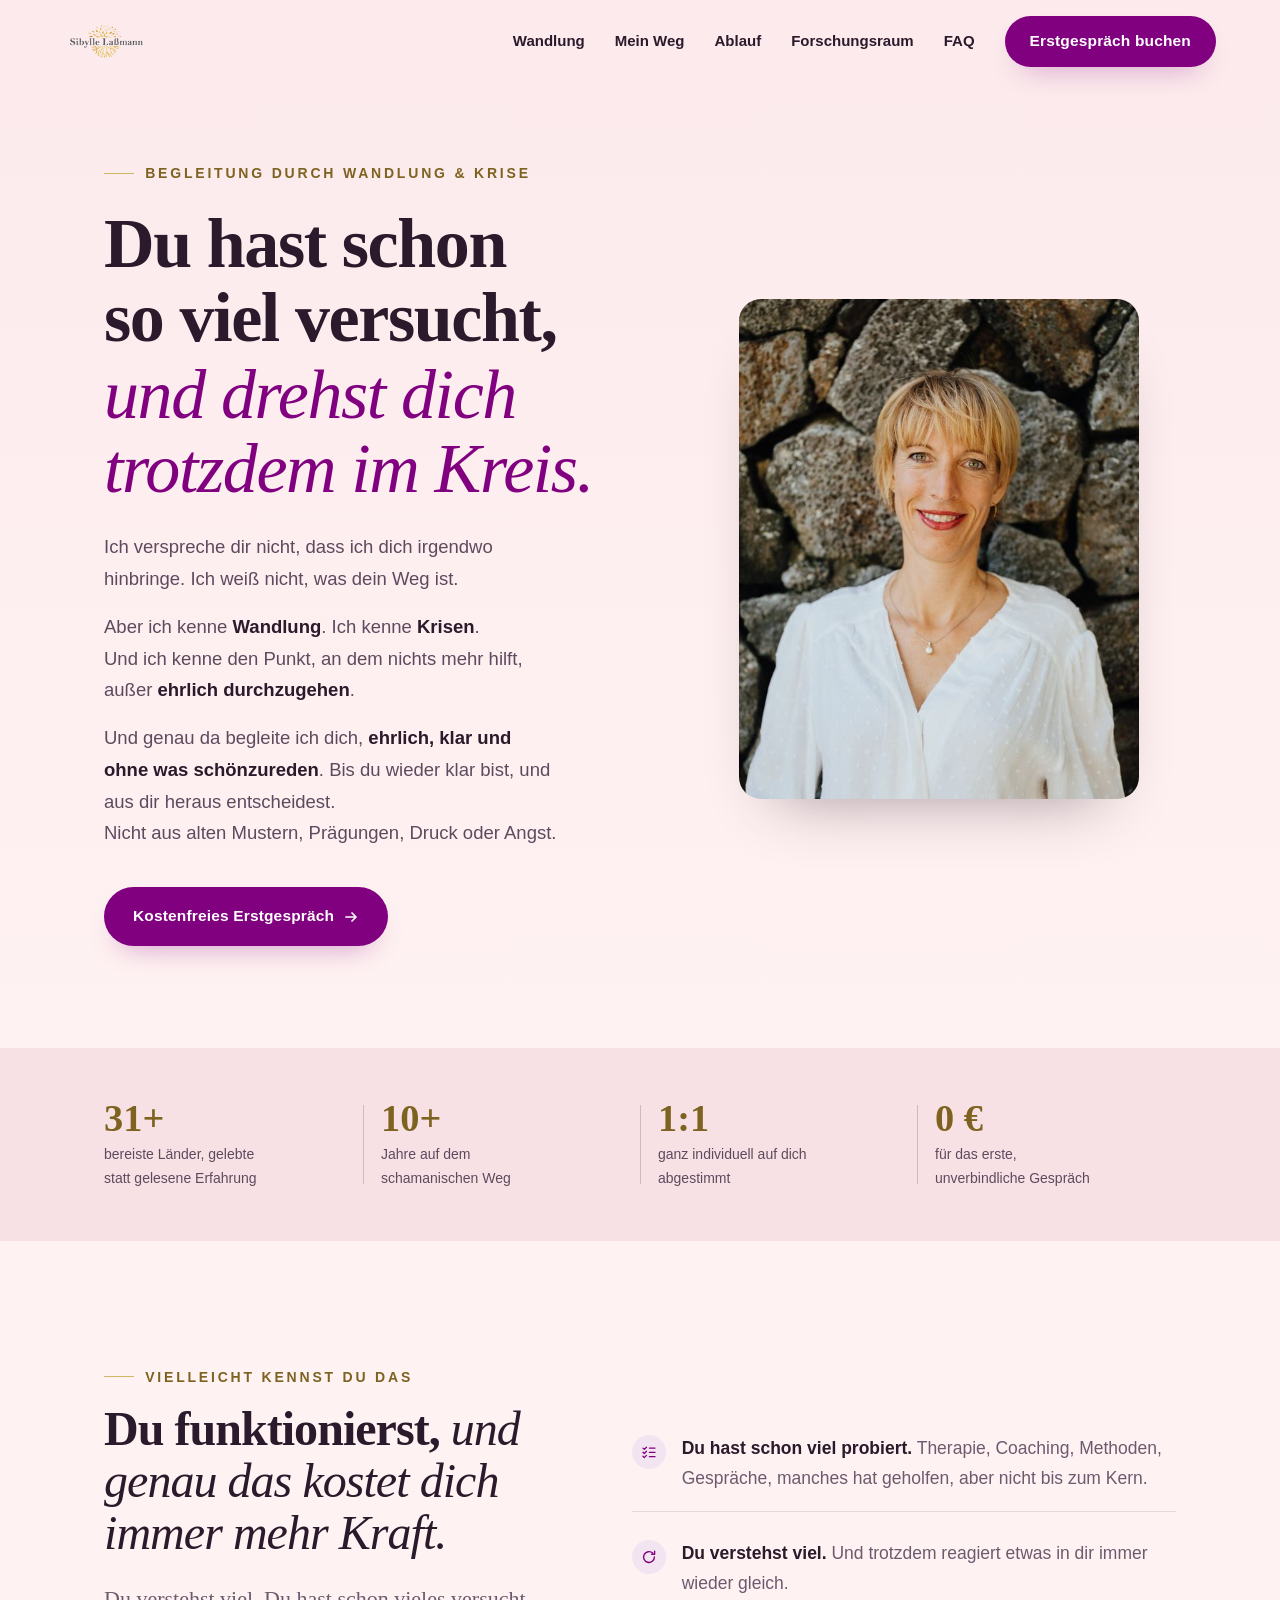
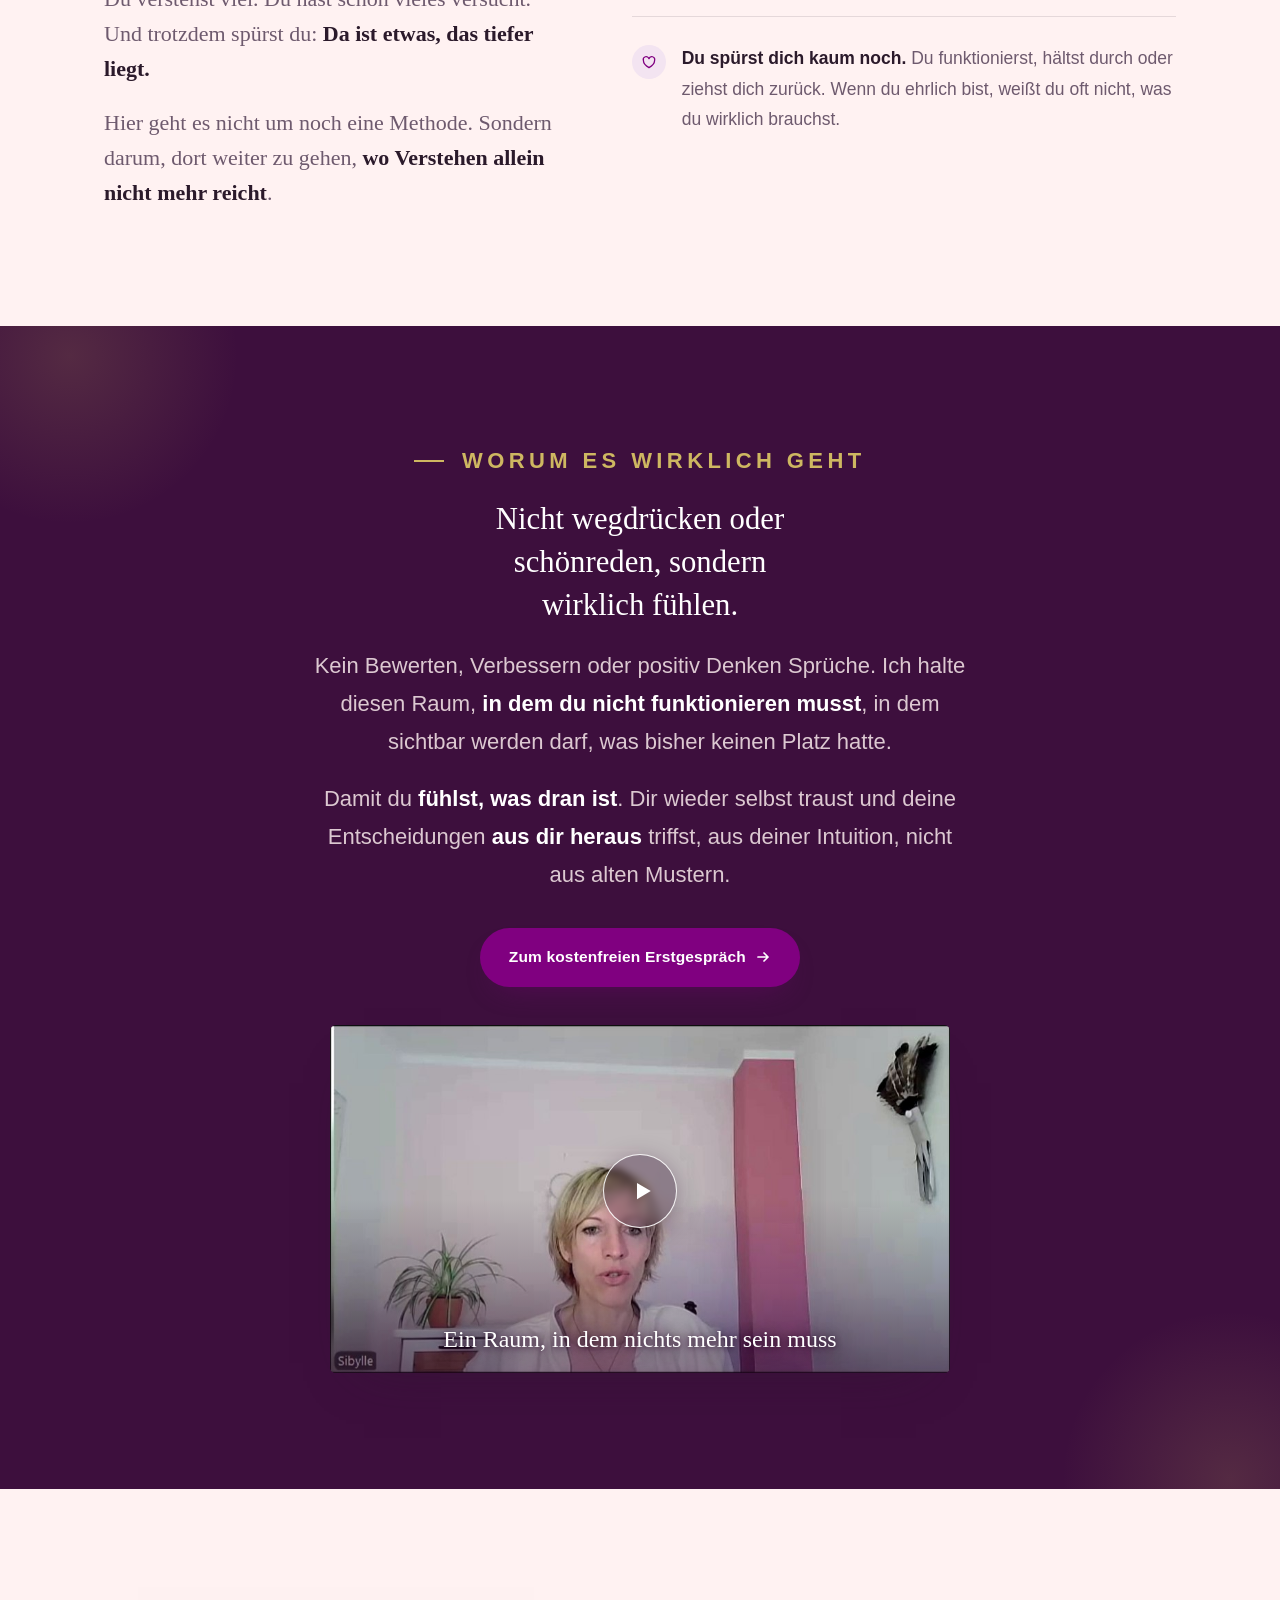
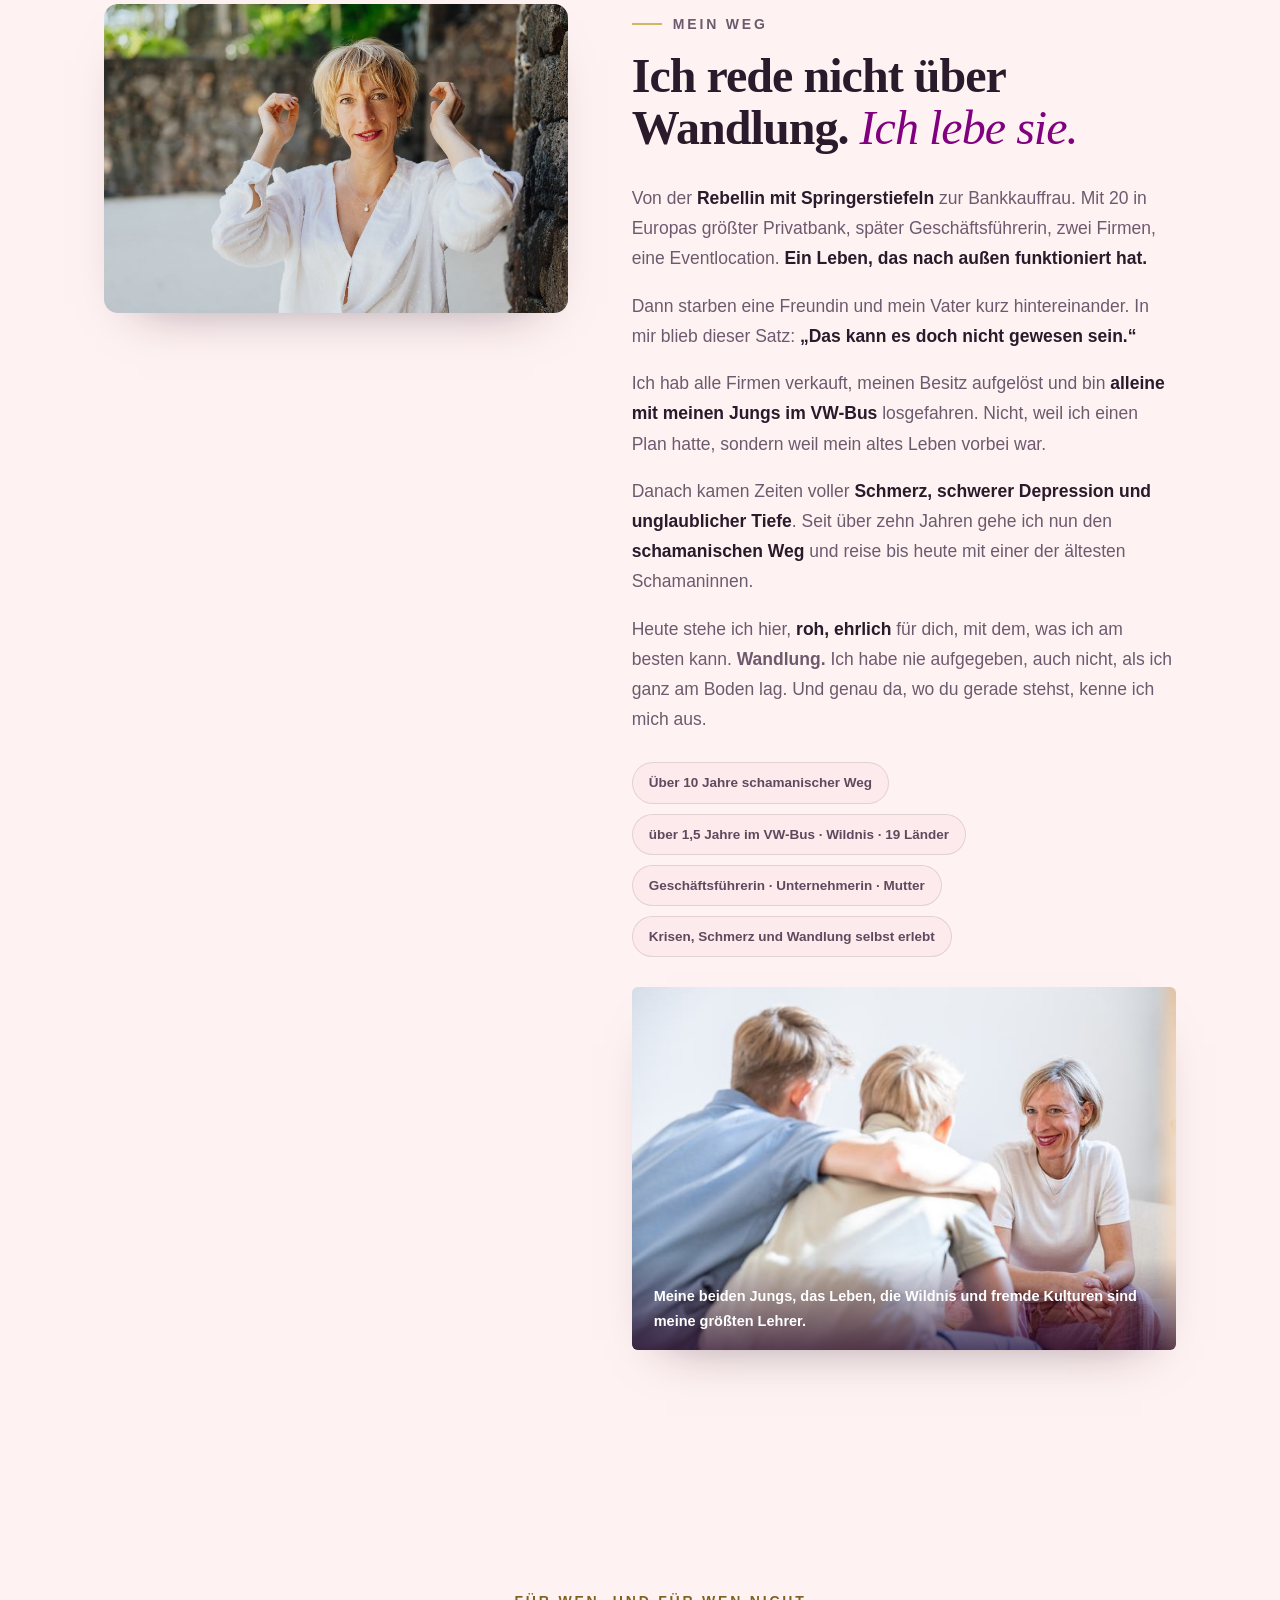
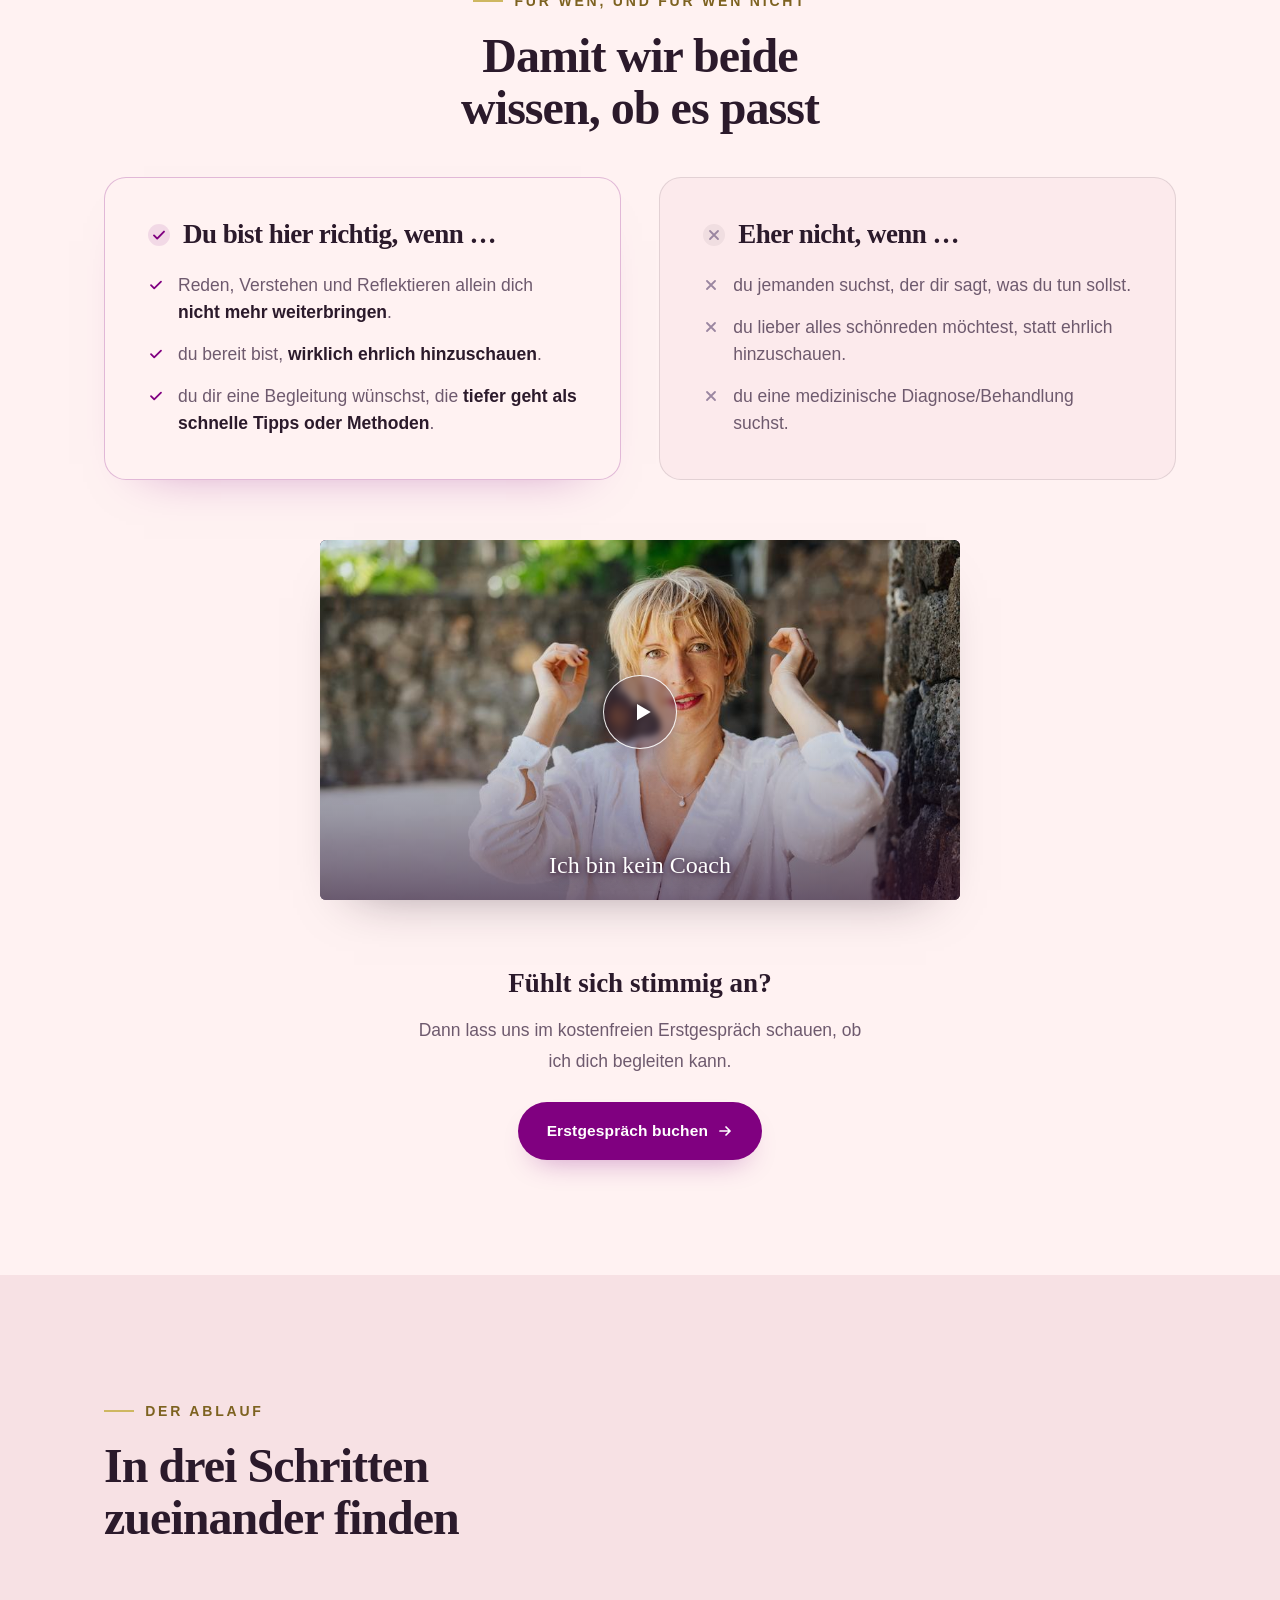
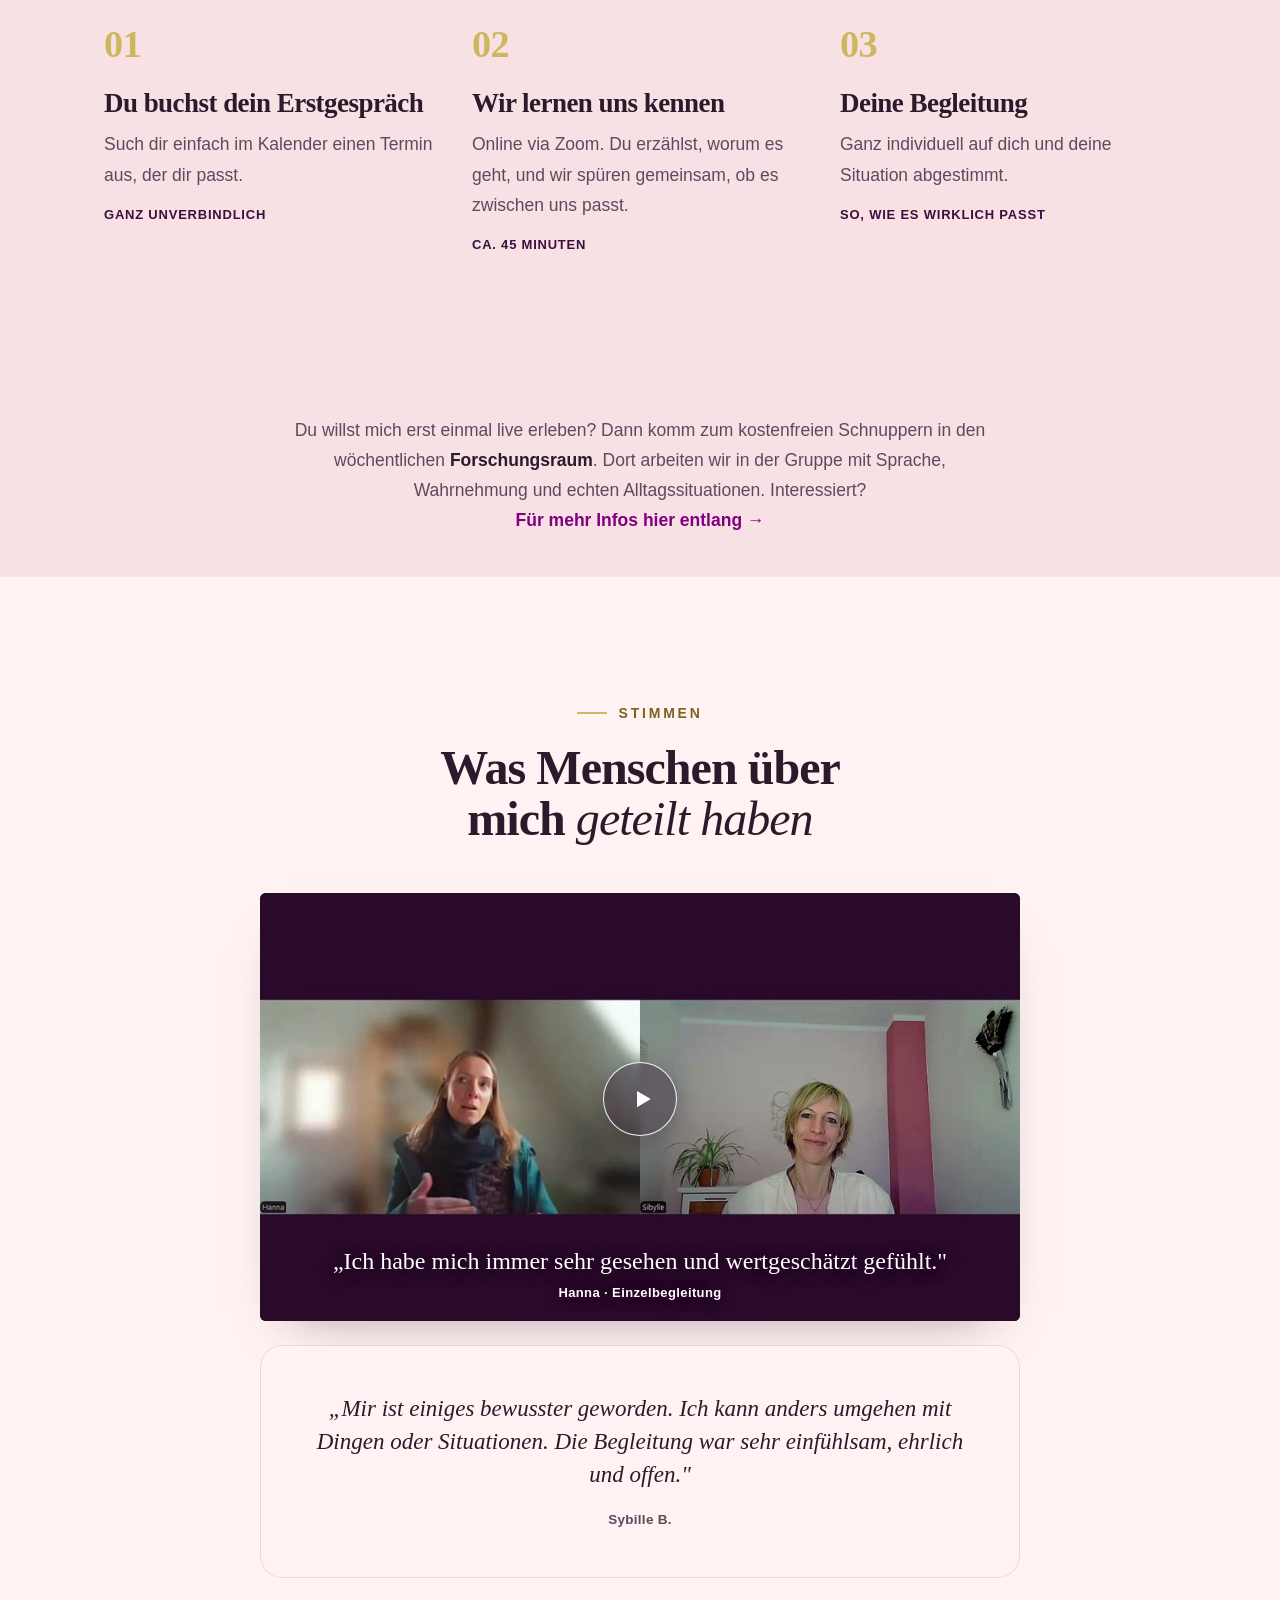
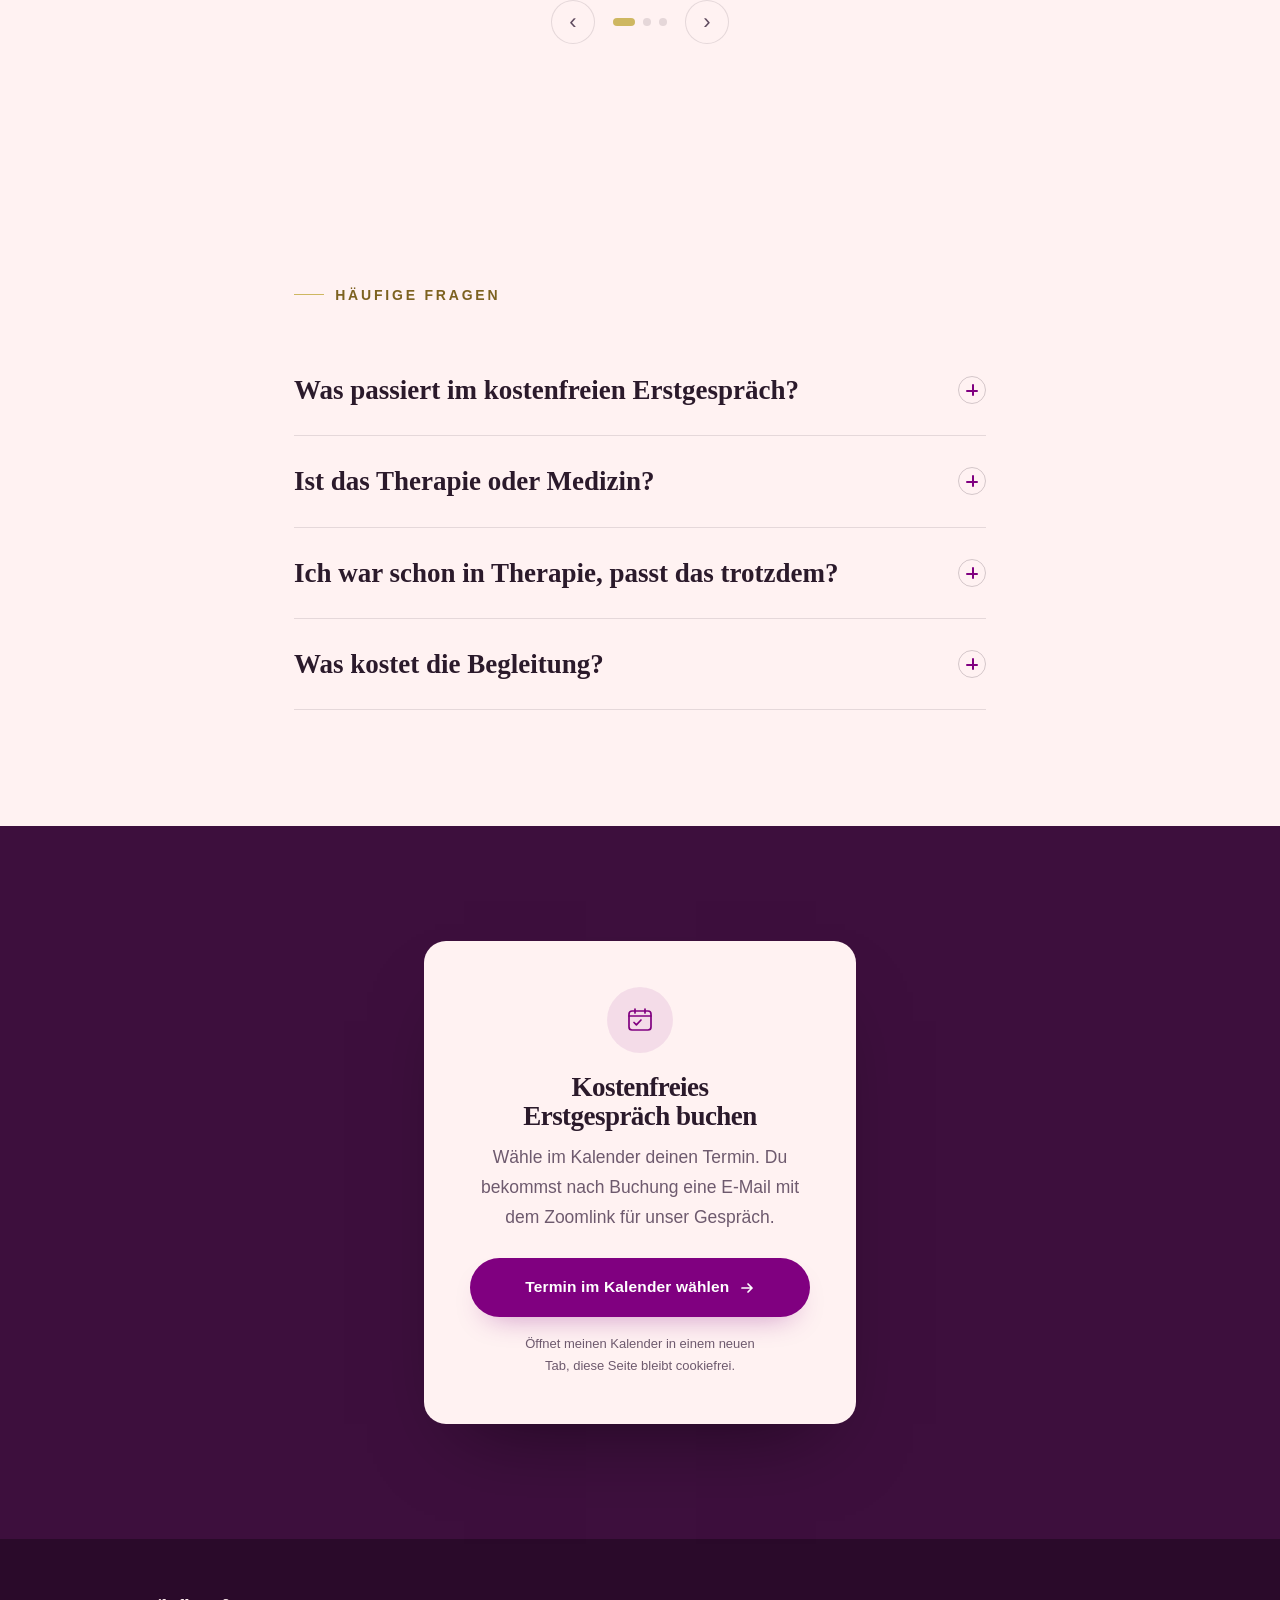
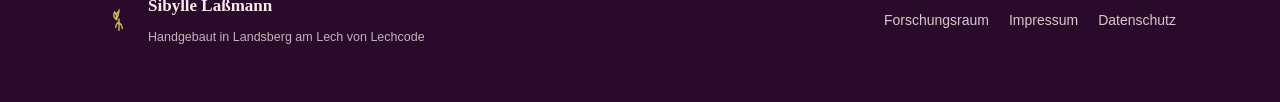
==== index.html @ 7af4ed6f "GO LIVE: noindex entfernt, robots.txt freigegeben DNS-Umzug abgeschlossen, Zertifikat ausgestellt, H" ====
<!doctype html>
<!--
  Sibylle Laßmann · Begleitung durch Wandlung & Krisen
  AUFTRAG-Regeln (Inhalte-Freigabe = ja) · Single-File, kein Build · von Lechcode
  Überarbeitung 09.07.2026 (Website-Loop): Copy in Sibylles echte, rohe/ehrliche Stimme;
  Bogenrahmen ersetzt; Kontakt nur Calendly; echte Profifotos. Markenfarben Rosé/Gold/Purpur.
  noindex bis Impressum+Datenschutz live & freigegeben. Pflege-Stellen: Suche nach "HIER:"
-->
<html lang="de">
<head>
<meta charset="utf-8">
<meta name="viewport" content="width=device-width, initial-scale=1">
<script>document.documentElement.classList.add('js');if(location.search.indexOf('foto')>-1)document.documentElement.classList.add('foto')</script>
<title>Sibylle Laßmann, Begleitung durch Wandlung & Krisen</title>
<link rel="canonical" href="https://sibylle-lassmann.de/">
<meta name="description" content="Ich verspreche dir keinen fertigen Weg. Ich gehe mit dir durch Wandlung und Krisen, ehrlich, tief, ohne Schönreden. Das Erstgespräch ist kostenfrei.">
<meta name="theme-color" content="#FFF2F2">
<meta property="og:type" content="website">
<meta property="og:locale" content="de_DE">
<meta property="og:title" content="Sibylle Laßmann, Wandlung. Ehrlich. An deiner Seite.">
<meta property="og:description" content="Begleitung durch Wandlung und Krisen, roh, ehrlich, ohne Schönreden. Das Erstgespräch ist kostenfrei.">
<meta property="og:url" content="https://sibylle-lassmann.de/">
<meta property="og:image" content="https://sibylle-lassmann.de/assets/og.jpg">
<meta property="og:image:width" content="1200">
<meta property="og:image:height" content="630">
<link rel="icon" href="data:image/svg+xml,%3Csvg xmlns='http://www.w3.org/2000/svg' viewBox='0 0 32 32'%3E%3Crect width='32' height='32' rx='9' fill='%233D0F3D'/%3E%3Cpath d='M16 7c-2.6 2.6-3.4 5.6-2.4 9C11 14.6 10 11.6 12 8.4c1.6 1.6 2.4 4 2 6.6 1.6-2.6 1.8-5.4 2-8Zm0 8v11M16 18c-2 1.2-3 3-3.2 5.4M16 19c2 1.2 3 3 3.2 5.4' stroke='%23CEB761' stroke-width='1.4' fill='none' stroke-linecap='round'/%3E%3C/svg%3E">
<link rel="preload" as="font" type="font/woff2" href="assets/fonts/fraunces-600.woff2" crossorigin>
<link rel="preload" as="font" type="font/woff2" href="assets/fonts/hanken-regular.woff2" crossorigin>
<link rel="preload" as="image" href="assets/hero-portrait-560.jpg?v=2" fetchpriority="high">
<link rel="stylesheet" href="assets/fonts.css">
<!-- Strukturierte Daten (GEO/LLM). Nur was sichtbar auf der Seite steht. Kontakt läuft bewusst nur über Calendly →
     kein telephone/email/address ausgezeichnet. HIER bei Go-Live: url/image auf echte Domain. -->
<script type="application/ld+json">
{
  "@context":"https://schema.org",
  "@type":"ProfessionalService",
  "name":"Sibylle Laßmann, Begleitung durch Wandlung & Krisen",
  "description":"Begleitung durch Wandlung und Krisen, ehrlich, tief, ohne Schönreden. Das Erstgespräch ist kostenfrei.",
  "url":"https://sibylle-lassmann.de/",
  "image":"https://sibylle-lassmann.de/assets/og.jpg",
  "areaServed":"DE",
  "availableChannel":{"@type":"ServiceChannel","serviceUrl":"https://calendly.com/socialmedia-sibyllelassmann/60","name":"Kostenfreies Erstgespräch"},
  "founder":{"@type":"Person","name":"Sibylle Laßmann"},
  "knowsAbout":["Wandlung","Begleitung durch Krisen","schamanische Begleitung","somatische Arbeit","Selbstführung aus der Intuition","Orientierung nach Burnout"]
}
</script>
<!-- FAQ als strukturierte Daten (GEO/LLM). Antworten wortgleich zur sichtbaren FAQ-Sektion —
     bei Textänderungen dort BEIDE Stellen anpassen, sonst weicht das Schema vom Sichtbaren ab. -->
<script type="application/ld+json">
{
  "@context":"https://schema.org",
  "@type":"FAQPage",
  "mainEntity":[
    {"@type":"Question","name":"Was passiert im kostenfreien Erstgespräch?","acceptedAnswer":{"@type":"Answer","text":"Wir lernen uns in rund 45 Minuten online kennen. Du erzählst und kannst Fragen stellen. Ich sage dir ehrlich, ob und wie ich dich begleiten kann, und wir spüren, ob es passt. Kein Verkaufsgespräch."}},
    {"@type":"Question","name":"Ist das Therapie oder Medizin?","acceptedAnswer":{"@type":"Answer","text":"Nein, und das ist oft genau der Punkt. Zu mir kommen viele Menschen, die mit Therapie oder Medizin nicht weitergekommen sind. Meine Begleitung arbeitet auf anderen Ebenen und versteht sich als Ergänzung, nicht als Ersatz: Sie ersetzt keine ärztliche oder psychotherapeutische Behandlung. Wenn du akut Hilfe brauchst, wende dich bitte zusätzlich an eine Ärztin oder eine Psychotherapeutin."}},
    {"@type":"Question","name":"Ich war schon in Therapie, passt das trotzdem?","acceptedAnswer":{"@type":"Answer","text":"Sehr oft sogar. „Trotz guter Therapie komme ich an das Thema nicht ran“, das höre ich häufig. Ich arbeite anders und auf mehreren Ebenen. Das kann eine Therapie ergänzen."}},
    {"@type":"Question","name":"Was kostet die Begleitung?","acceptedAnswer":{"@type":"Answer","text":"Das ist individuell, je nach Art und Umfang der Begleitung. Wir besprechen es persönlich im Erstgespräch, dieses ist für dich kostenfrei."}}
  ]
}
</script>
<style>
*{margin:0;padding:0;box-sizing:border-box}
:root{
  /* Offizielle Markenfarben: Rosé-Weiß #FFF2F2 · Gold #CEB761 · Purpur #800080.
     --clay = Purpur (Primär/CTA/Links) · --pine = tiefes Aubergine (dunkle Sektionen) ·
     --brown/--taupe = gedämpftes Mauve (Text) · --blush = weiches Lila. Alle Paare AA-geprüft. */
  --paper:#FFF2F2; --cream:#FCEAEC; --sand:#F7E1E4;
  --blush:#F3E4F1; --blush-mid:#E4C6E1;
  --ink:#2B1A2B; --brown:#5E4A5E;
  --pine:#3D0F3D; --pine-deep:#2A0A2A;
  --gold:#CEB761; --gold-ink:#7D6220;
  --clay:#800080; --clay-deep:#5C1A5C;
  --taupe:#6E5A6E; --taupe-soft:#9A86A0;
  --line:rgba(43,26,43,.12); --line-strong:rgba(43,26,43,.2);
  --line-light:rgba(255,242,242,.22);
  --serif:'Fraunces','Fraunces Fallback',Georgia,serif;
  --sans:'Hanken Grotesk','Hanken Grotesk Fallback',Arial,sans-serif;
  --s-1:clamp(13px,.15vw + 12.5px,14px);
  --s0:clamp(16px,.35vw + 15px,17.5px);
  --s1:clamp(18.5px,.7vw + 16px,22px);
  --h3:clamp(21px,1.1vw + 17px,27px);
  --h2:clamp(30px,3vw + 18px,48px);
  --h1:clamp(38px,4.6vw + 21px,70px);
  --display:clamp(58px,12vw,140px);
  --maxw:1200px; --gut:clamp(22px,5vw,80px);
  --ease:cubic-bezier(.22,.61,.36,1);
  --r:14px; --r-lg:22px; --r-pill:999px;
}
html{scroll-behavior:smooth;scroll-padding-top:88px}
@media (prefers-reduced-motion:reduce){html{scroll-behavior:auto}}
body{background:var(--paper);color:var(--ink);font-family:var(--sans);font-size:var(--s0);line-height:1.72;-webkit-font-smoothing:antialiased;text-rendering:optimizeLegibility;overflow-x:clip}
h1,h2,h3{font-family:var(--serif);font-weight:600;line-height:1.08;letter-spacing:-.02em;color:var(--ink);text-wrap:balance}
h1 em,h2 em,h3 em{font-style:italic;font-weight:400}
p{max-width:62ch}
a{color:var(--brown);text-decoration:none}
a:hover{color:var(--clay)}
img,svg{display:block;max-width:100%}
::selection{background:var(--gold);color:var(--pine-deep)}
:focus-visible{outline:none;box-shadow:0 0 0 3px rgba(128,0,128,.5);border-radius:6px}
.wrap{max-width:var(--maxw);margin-inline:auto;padding-inline:var(--gut)}
.sec{padding-block:clamp(64px,9vw,132px)}
.skip{position:absolute;left:-999px;top:auto;background:var(--pine);color:#fff;padding:12px 20px;border-radius:0 0 10px 0;z-index:200}
.skip:focus{left:0;top:0}

/* eyebrow */
.eyebrow{font-family:var(--sans);font-weight:700;font-size:var(--s-1);letter-spacing:.2em;text-transform:uppercase;color:var(--gold-ink);display:inline-flex;align-items:center;gap:.8em}
.eyebrow::before{content:"";width:30px;height:1.5px;background:var(--gold);flex:none}
.eyebrow.center{justify-content:center}
.lede{font-size:var(--s1);color:var(--taupe);line-height:1.6;font-family:var(--serif);font-weight:400}
/* Schlagworte hervorheben (Querleser) + Absatzrhythmus */
p strong,li strong{color:var(--ink);font-weight:700}
.sein strong,.kontakt strong{color:#fff}
.lede+.lede{margin-top:.85em}
.sein p+p{margin-top:.9em}
.sec-head{max-width:60ch}
.sec-head.center{margin-inline:auto;text-align:center}
.sec-head h2{font-size:var(--h2);margin:.35em 0 0}
.dark .sec-head h2{color:#fff}

/* buttons */
.btn{display:inline-flex;align-items:center;gap:.6em;font-family:var(--sans);font-weight:700;font-size:15.5px;letter-spacing:.01em;padding:15px 28px;border-radius:var(--r-pill);min-height:52px;border:1.6px solid transparent;cursor:pointer;transition:transform .28s var(--ease),background .28s,color .28s,border-color .28s,box-shadow .28s}
.btn .ar{transition:transform .28s var(--ease)}.btn:hover .ar{transform:translateX(4px)}
.btn-primary{background:var(--clay);color:#fff;box-shadow:0 14px 30px -16px rgba(128,0,128,.45)}
.btn-primary:hover{background:var(--clay-deep);transform:translateY(-2px);color:#fff}
.btn-ghost{border-color:var(--line-strong);color:var(--ink)}
.btn-ghost:hover{border-color:var(--brown);color:var(--brown);transform:translateY(-2px)}
.dark .btn-ghost{border-color:var(--line-light);color:var(--cream)}
.dark .btn-ghost:hover{border-color:var(--gold);color:var(--gold)}

/* NAV */
.nav{position:fixed;inset:0 0 auto;z-index:50;display:flex;align-items:center;justify-content:space-between;gap:20px;padding:16px var(--gut);transition:background .35s,box-shadow .35s,padding .35s}
.nav.scrolled{background:rgba(255,242,242,.9);-webkit-backdrop-filter:blur(14px) saturate(1.1);backdrop-filter:blur(14px) saturate(1.1);box-shadow:0 1px 0 var(--line),0 12px 30px -24px rgba(43,26,43,.4);padding-block:11px}
/* iOS-Fix: backdrop-filter der Navi macht das fixed-Vollbildmenü auf echten Geräten durchscheinend →
   solange das Menü offen ist, Filter/Scroll-Bg neutralisieren, damit das Overlay sauber deckt. */
html.menu-open .nav{background:transparent!important;box-shadow:none!important;-webkit-backdrop-filter:none!important;backdrop-filter:none!important}
.brand{display:flex;align-items:center}
.brand img{height:40px;width:auto}
.navlinks{display:flex;align-items:center;gap:30px}
.navlinks a:not(.btn){font-size:15px;font-weight:600;color:var(--ink);position:relative}
.navlinks a:not(.btn)::after{content:"";position:absolute;left:0;bottom:-6px;width:0;height:1.5px;background:var(--gold);transition:width .3s var(--ease)}
.navlinks a:not(.btn):hover{color:var(--brown)}
.navlinks a:not(.btn):hover::after{width:100%}
.navlinks .btn{min-height:46px;padding:11px 24px}
.burger{display:none;width:48px;height:48px;border:1px solid var(--line-strong);border-radius:12px;background:rgba(255,242,242,.7);cursor:pointer;flex-direction:column;justify-content:center;gap:5px}
.burger span{height:2px;width:20px;background:var(--ink);margin-inline:auto;transition:.3s}
.menu-open .burger span:nth-child(1){transform:translateY(7px) rotate(45deg)}
.menu-open .burger span:nth-child(2){opacity:0}
.menu-open .burger span:nth-child(3){transform:translateY(-7px) rotate(-45deg)}

/* Bild-Rahmen, schlicht (Kundenwunsch 13.07.: kein Goldrand, weniger rund): klares Rechteck
   mit nur leicht gebrochenen Ecken, ruhiger Schatten. Gilt für alle Porträts. */
.frame{position:relative;justify-self:center;width:min(100%,440px);aspect-ratio:4/5}
.frame img{width:100%;height:100%;object-fit:cover;border-radius:6px;box-shadow:0 34px 60px -38px rgba(43,26,43,.45)}

/* HERO */
.hero{background:linear-gradient(180deg,var(--cream),var(--paper));padding-top:clamp(120px,17vh,168px);padding-bottom:clamp(56px,8vw,104px);position:relative;overflow:clip}
.hero .wrap{display:grid;grid-template-columns:1.06fr .94fr;gap:clamp(36px,5vw,80px);align-items:center}
.hero-copy{max-width:600px}
.hero .eyebrow{margin-bottom:22px}
.hero h1{font-size:var(--h1);margin:0 0 26px;line-height:1.05}
.hero h1 em{color:var(--clay);display:block;margin-top:.06em}
.hero .lede{font-family:var(--sans);font-weight:400;font-size:clamp(16.5px,.35vw + 15px,18.5px);line-height:1.72;color:var(--brown);max-width:44ch}
.hero-cta{display:flex;flex-wrap:wrap;gap:14px;margin-top:38px}
/* Hero-Porträt: Rechteck-Hochformat mit deutlich abgerundeten Ecken (Kundenwunsch 15.07.). */
.hero-figure{width:min(100%,400px);aspect-ratio:4/5}
.hero-figure img{object-position:50% 22%;border-radius:22px}

/* TRUST */
.trust{background:var(--sand)}
.trust .wrap{display:grid;grid-template-columns:repeat(4,1fr);gap:clamp(18px,3vw,36px);padding-block:clamp(34px,4vw,52px)}
.trust .cell{display:flex;flex-direction:column;gap:4px;position:relative}
.trust .cell+.cell::before{content:"";position:absolute;left:calc(-1*clamp(9px,1.5vw,18px));top:6px;bottom:6px;width:1px;background:var(--line-strong)}
.trust dt{font-family:var(--serif);font-weight:600;font-size:clamp(30px,3vw,44px);color:var(--gold-ink);line-height:1}
.trust dd{font-size:14px;color:var(--brown);max-width:22ch}

/* MIRROR */
.mirror .wrap{display:grid;grid-template-columns:.92fr 1.08fr;gap:clamp(32px,5vw,72px);align-items:center}
.mirror-list{display:grid;gap:8px}
.mirror-item{display:flex;gap:16px;align-items:flex-start;padding:18px 0;border-bottom:1px solid var(--line)}
.mirror-item:last-child{border-bottom:0}
.mirror-item .dot{flex:none;margin-top:2px;width:34px;height:34px;border-radius:50%;background:var(--blush);display:grid;place-items:center}
.mirror-item p{color:var(--taupe);max-width:none;margin:0}
.mirror-item b{color:var(--ink);font-weight:700}

/* WANDLUNG, dunkel, dramatisch */
.sein{background:var(--pine);color:var(--cream);text-align:center;position:relative;overflow:clip}
.sein .eyebrow{color:var(--gold)}.sein .eyebrow::before{background:var(--gold)}
.sein p.sein-lead{font-family:var(--serif);font-size:clamp(22px,2.4vw,34px);line-height:1.4;max-width:22ch;margin:.6em auto .1em;color:#fff;font-weight:500}
.sein p.sein-word{font-family:var(--serif);font-style:italic;font-weight:400;font-size:var(--display);color:var(--gold);line-height:.9;letter-spacing:-.02em;margin:.1em 0 .2em;text-shadow:0 2px 40px rgba(0,0,0,.25);max-width:none}
.sein p{color:rgba(255,242,242,.82);max-width:54ch;margin-inline:auto;font-size:var(--s1)}
.sein .btn{margin-top:34px}
.sein::before,.sein::after{content:"";position:absolute;width:340px;height:340px;border-radius:50%;background:radial-gradient(circle,rgba(206,183,97,.16),transparent 70%);pointer-events:none}
.sein::before{top:-140px;left:-100px}.sein::after{bottom:-160px;right:-120px}

/* UEBER */
.ueber .wrap{display:grid;grid-template-columns:.92fr 1.08fr;gap:clamp(38px,5vw,72px);align-items:start}
.ueber-topimg{align-self:start}
.ueber-topimg img{width:100%;height:auto;display:block;border-radius:14px;box-shadow:0 24px 50px -34px rgba(43,26,43,.5)}
.ueber h2{font-size:var(--h2);margin:.3em 0 .6em}
.ueber h2 em{color:var(--clay)}
.ueber p{color:var(--taupe)}
.ueber p+p{margin-top:1em}
.chips{display:flex;flex-wrap:wrap;gap:10px;margin-top:28px}
.chip{font-size:13.5px;font-weight:600;color:var(--brown);background:var(--cream);border:1px solid var(--line);border-radius:var(--r-pill);padding:8px 16px}
.ueber-inset{margin-top:30px;border-radius:6px;overflow:hidden;position:relative;box-shadow:0 24px 50px -34px rgba(43,26,43,.5)}
.ueber-inset img{width:100%;height:auto;display:block}
.ueber-inset figcaption{position:absolute;left:0;right:0;bottom:0;padding:26px 22px 16px;color:#fff;font-size:14.5px;font-weight:600;background:linear-gradient(180deg,transparent,rgba(42,10,42,.72))}

/* VIDEO-EMBED (klickbare Vorschau: Bild von ihr + Titel darueber, Klick spielt ab) */
.video-embed{position:relative;aspect-ratio:16/9;border-radius:6px;overflow:hidden;background:#2A0A2A;box-shadow:0 24px 50px -34px rgba(43,26,43,.5)}
.ve-poster{position:absolute;inset:0;width:100%;height:100%;padding:0;border:0;background:none;cursor:pointer;display:block;color:#fff}
.ve-poster img{width:100%;height:100%;object-fit:cover;object-position:50% 30%;display:block}
/* Scrim (Kundenwunsch 16.07.: Cover war „komisch dunkel", unten wie ein schwarzer Balken):
   obere Bildhälfte jetzt komplett frei, unten nur so viel Verlauf, wie der Titel zum Lesen braucht.
   Kontrast des Titels wird zusätzlich über text-shadow gehalten — nicht weiter abschwächen. */
.ve-scrim{position:absolute;inset:0;background:linear-gradient(180deg,transparent 50%,rgba(42,10,42,.26) 76%,rgba(42,10,42,.58) 100%);transition:background .3s var(--ease)}
.ve-poster:hover .ve-scrim{background:linear-gradient(180deg,rgba(42,10,42,.08) 40%,rgba(42,10,42,.34) 76%,rgba(42,10,42,.64) 100%)}
.ve-play{position:absolute;top:calc(50% - 8px);left:50%;transform:translate(-50%,-50%);width:74px;height:74px;border-radius:50%;background:rgba(42,10,42,.34);backdrop-filter:blur(3px);-webkit-backdrop-filter:blur(3px);border:1.5px solid rgba(255,255,255,.9);box-shadow:0 6px 24px rgba(42,10,42,.35);display:grid;place-items:center;color:#fff;padding-left:4px;transition:transform .3s var(--ease),background .3s var(--ease)}
.ve-poster:hover .ve-play{transform:translate(-50%,-50%) scale(1.08);background:var(--gold);border-color:var(--gold);color:var(--aubergine,#3D0F3D)}
.ve-title{position:absolute;left:0;right:0;bottom:0;padding:24px 22px 20px;text-align:center;font-family:var(--serif);font-weight:500;font-size:clamp(19px,2vw,24px);line-height:1.2;color:#fff;text-shadow:0 2px 16px rgba(42,10,42,.92),0 1px 5px rgba(42,10,42,.8)}
.ve-name{display:block;margin-top:9px;font-family:var(--sans);font-style:normal;font-weight:600;font-size:13px;letter-spacing:.03em;color:#fff;text-shadow:0 2px 14px rgba(42,10,42,.92),0 1px 4px rgba(42,10,42,.8)}
.video-embed video{position:absolute;inset:0;width:100%;height:100%;object-fit:cover;display:block;background:#2A0A2A}
.sein-video{max-width:620px;margin:38px auto 0}
/* Cover hier ist exakt 16:9 wie der Rahmen → kein Beschnitt, kein object-position nötig.
   Käme mal wieder ein Hochformat-Bild rein, muss der Ausschnitt hier gesetzt werden. */
.fuerwen-video{max-width:640px;margin:clamp(40px,5vw,60px) auto 0}

/* FUNDSTUECK pull-quote */
.fund{background:var(--sand);text-align:center}
.fund .wrap{max-width:900px}
.fund .qmark{font-family:var(--serif);font-size:clamp(64px,9vw,120px);line-height:.5;color:var(--gold);height:.5em}
.fund blockquote{font-family:var(--serif);font-weight:500;font-style:italic;font-size:clamp(24px,3.2vw,42px);line-height:1.3;color:var(--ink);letter-spacing:-.015em;margin:.15em auto .1em;max-width:20ch}
.fund figcaption{display:inline-flex;align-items:center;gap:12px;margin-top:26px;font-weight:700;color:var(--brown);font-size:15px}
.fund figcaption img{width:52px;height:52px;border-radius:6px;object-fit:cover}

/* FUER WEN */
.fuerwen .grid{display:grid;grid-template-columns:1fr 1fr;gap:clamp(20px,3vw,40px);margin-top:44px}
.fuerwen .col{background:var(--cream);border:1px solid var(--line);border-radius:var(--r-lg);padding:clamp(28px,3.4vw,42px)}
.fuerwen .col.ja{background:var(--paper);border-color:rgba(128,0,128,.24);box-shadow:0 24px 50px -40px rgba(128,0,128,.5)}
.fuerwen h3{font-size:var(--h3);display:flex;align-items:center;gap:12px}
.fuerwen ul{list-style:none;display:grid;gap:15px;margin-top:22px}
.fuerwen li{display:flex;gap:13px;color:var(--taupe);line-height:1.55}
.fuerwen li svg{flex:none;margin-top:4px}
/* CTA am Ende von „Für wen" (Kundenwunsch 16.07.) */
.fw-cta{text-align:center;margin-top:clamp(40px,5vw,60px)}
.fw-cta-lead{font-family:var(--serif);font-weight:600;font-size:var(--h3);color:var(--ink);max-width:none}
.fw-cta-sub{color:var(--taupe);max-width:46ch;margin:.5em auto 26px}

/* ABLAUF */
.ablauf{background:var(--sand)}
.ablauf .steps{display:grid;grid-template-columns:repeat(3,1fr);gap:clamp(20px,3vw,32px);margin-top:48px;counter-reset:s}
.ablauf .step{counter-increment:s;position:relative;padding-top:20px}
.ablauf .step::before{content:"0" counter(s);font-family:var(--serif);font-weight:600;font-size:clamp(30px,3vw,42px);color:var(--gold);display:block;margin-bottom:12px;letter-spacing:-.02em}
.ablauf .step h3{font-size:var(--h3);margin-bottom:.4em}
.ablauf .step p{color:var(--brown)}
.ablauf .step .dur{display:inline-block;margin-top:14px;font-size:13px;font-weight:700;letter-spacing:.06em;text-transform:uppercase;color:var(--pine)}

/* FORSCHUNGSRAUM-TEASER */
.forsch-teaser .wrap{display:grid;grid-template-columns:.9fr 1.1fr;gap:clamp(32px,5vw,72px);align-items:center}
.forsch-teaser .ft-fig{width:min(100%,400px);justify-self:center}
.forsch-teaser h2{font-size:var(--h2);margin:.3em 0 .5em}
.forsch-teaser h2 em{color:var(--clay)}
.forsch-teaser p{color:var(--taupe)}
.forsch-teaser .meta{display:flex;flex-wrap:wrap;gap:10px;margin:22px 0 30px}
.forsch-teaser .meta span{font-size:13.5px;font-weight:600;color:var(--brown);background:var(--blush);border-radius:var(--r-pill);padding:8px 16px}
.forsch-hint{background:var(--sand);padding-block:clamp(26px,4vw,42px);text-align:center}
.forsch-hint p{max-width:72ch;margin-inline:auto;color:var(--brown);font-size:var(--s0)}
.forsch-hint strong{color:var(--ink)}
.forsch-hint a{color:var(--clay);font-weight:700;white-space:nowrap}

/* STIMMEN */
.stimmen-video{max-width:760px;margin:48px auto 0}
.stimmen-video .ve-poster img{object-position:50% 20%}
.st-carousel{max-width:760px;margin:24px auto 0}
.st-viewport{overflow:hidden;border-radius:var(--r-lg)}
.st-track{display:flex;transition:transform .7s var(--ease)}
.st-card{flex:0 0 100%;box-sizing:border-box;background:var(--paper);border:1px solid var(--line);border-radius:var(--r-lg);padding:clamp(30px,4vw,46px);min-height:210px;display:flex;flex-direction:column;justify-content:center;text-align:center}
.st-card blockquote{margin:0;font-family:var(--serif);font-style:italic;font-size:clamp(18px,1.9vw,23px);line-height:1.45;color:var(--ink)}
.st-card cite{display:block;font-style:normal;font-weight:700;font-size:13.5px;color:var(--brown);margin-top:16px;letter-spacing:.02em}
.st-card.st-ph{background:transparent;border-style:dashed;border-color:var(--gold)}
.st-card.st-ph blockquote{color:var(--taupe)}
.st-card.st-ph cite{color:var(--gold);text-transform:uppercase;letter-spacing:.09em;font-size:12px}
.st-nav{display:flex;align-items:center;justify-content:center;gap:18px;margin-top:22px}
.st-arrow{width:44px;height:44px;border:1px solid var(--line);border-radius:50%;background:var(--paper);color:var(--brown);font-size:22px;line-height:1;cursor:pointer;display:grid;place-items:center;transition:background .25s,color .25s,border-color .25s}
.st-arrow:hover{background:var(--gold);border-color:var(--gold);color:#fff}
.st-dots{display:flex;gap:8px;align-items:center}
.st-dot{width:8px;height:8px;padding:0;border:0;border-radius:50%;background:var(--line);cursor:pointer;transition:width .3s,background .3s,border-radius .3s}
.st-dot.on{width:22px;border-radius:5px;background:var(--gold)}

/* FAQ */
.faq .wrap{max-width:820px}
.faq .list{margin-top:38px}
.faq details{border-bottom:1px solid var(--line)}
.faq summary{cursor:pointer;list-style:none;display:flex;justify-content:space-between;gap:20px;align-items:center;padding:22px 0;font-family:var(--serif);font-weight:600;font-size:var(--h3);color:var(--ink)}
.faq summary::-webkit-details-marker{display:none}
.faq .plus{flex:none;width:28px;height:28px;border-radius:50%;border:1.5px solid var(--line-strong);position:relative;transition:transform .3s var(--ease),border-color .3s}
.faq .plus::before,.faq .plus::after{content:"";position:absolute;background:var(--clay);border-radius:2px}
.faq .plus::before{left:7px;right:7px;top:13px;height:2px}
.faq .plus::after{top:7px;bottom:7px;left:13px;width:2px;transition:opacity .2s}
.faq details[open] .plus{transform:rotate(180deg);border-color:var(--clay)}
.faq details[open] .plus::after{opacity:0}
.faq .a{color:var(--taupe);max-width:66ch;padding:0 44px 24px 0;margin-top:-4px}

/* KONTAKT */
.kontakt{background:var(--pine)}
.kontakt .wrap{display:grid;grid-template-columns:1fr 1fr;gap:clamp(34px,5vw,72px);align-items:center}
/* .solo = Kontakt ohne Textspalte (Kundenwunsch 16.07.): Karte allein, mittig, ruhig begrenzt. */
.kontakt.solo .wrap{grid-template-columns:1fr;max-width:min(560px,100%);padding-inline:var(--gut)}
.kontakt .eyebrow{color:var(--gold)}.kontakt .eyebrow::before{background:var(--gold)}
.kontakt h2{color:#fff;font-size:var(--h2);margin:.3em 0 .5em}
.kontakt .lede{color:rgba(255,242,242,.82)}
.kontakt .fine{margin-top:20px;font-size:14.5px;color:rgba(255,242,242,.6);max-width:44ch}
.book-card{background:var(--paper);border-radius:var(--r-lg);padding:clamp(30px,4vw,46px);box-shadow:0 40px 80px -40px rgba(0,0,0,.5);text-align:center}
.book-icon{width:66px;height:66px;margin:0 auto 20px;border-radius:50%;background:rgba(128,0,128,.09);display:grid;place-items:center;color:var(--clay)}
.book-card h3{font-size:var(--h3);color:var(--ink);margin-bottom:.4em}
.book-card>p{color:var(--taupe);max-width:34ch;margin-inline:auto}
.book-card .btn-primary{margin-top:26px;width:100%;justify-content:center}
.book-note{font-size:13px;color:var(--taupe);margin-top:16px}

/* FOOTER */
.site-footer{background:var(--pine-deep);color:rgba(255,242,242,.7);padding-block:52px}
.site-footer .wrap{display:flex;flex-wrap:wrap;justify-content:space-between;gap:24px;align-items:center}
.site-footer .fl{display:flex;align-items:center;gap:14px}
.site-footer .fl svg{color:var(--gold)}
.site-footer b{font-family:var(--serif);font-weight:600;color:var(--cream);font-size:17px;display:block}
.site-footer .stamp{font-size:12.5px;color:rgba(255,242,242,.72);margin-top:2px}
.site-footer a{color:rgba(255,242,242,.82)}.site-footer a:hover{color:var(--gold)}
.site-footer .legal{display:flex;gap:20px;flex-wrap:wrap;font-size:14px}

/* REVEAL */
.reveal{opacity:0;transform:translateY(24px);transition:opacity .6s var(--ease),transform .6s var(--ease)}
.js .reveal.in{opacity:1;transform:none}
.foto .reveal{opacity:1!important;transform:none!important}/* Screenshot-Modus ?foto */
@media (prefers-reduced-motion:reduce){.reveal{opacity:1!important;transform:none!important}}

/* RESPONSIVE */
@media (max-width:1080px){
  .navlinks{position:fixed;inset:0;background:var(--cream);flex-direction:column;align-items:center;justify-content:center;text-align:center;gap:32px;transform:translateX(100%);transition:transform .4s var(--ease);z-index:40}
  .menu-open .navlinks{transform:translateX(0)}
  .navlinks a:not(.btn){font-size:23px}
  .burger{display:flex;position:relative;z-index:60}
  .brand{position:relative;z-index:60}
  html.menu-open{overflow:hidden}
}
@media (max-width:940px){
  .hero .wrap,.mirror .wrap,.ueber .wrap,.forsch-teaser .wrap,.kontakt .wrap{grid-template-columns:1fr}
  .hero-figure{order:-1;width:min(76%,280px);margin-bottom:6px;justify-self:center}
  .forsch-teaser .ft-fig{order:-1;width:min(72%,300px)}
  .fuerwen .grid,.ablauf .steps{grid-template-columns:1fr}
  .trust .wrap{grid-template-columns:1fr 1fr;gap:24px}
  .trust .cell:nth-child(3)::before,.trust .cell:nth-child(odd)::before{display:none}
}
@media (max-width:430px){
  .trust .cell::before{display:none!important}
}
@media print{.nav,.hero-cta,.burger,.book-card,.sein .btn,.site-footer .legal{display:none!important}body{color:#000}}
</style>
</head>
<body>
<a href="#main" class="skip">Zum Inhalt springen</a>

<nav class="nav" id="nav">
  <a href="index.html" class="brand" aria-label="Sibylle Laßmann, Startseite"><img src="assets/logo-baum.png" alt="Sibylle Laßmann" width="600" height="283"></a>
  <button class="burger" id="burger" aria-expanded="false" aria-controls="navlinks" aria-label="Menü öffnen"><span></span><span></span><span></span></button>
  <div class="navlinks" id="navlinks">
    <a href="#wandlung">Wandlung</a>
    <a href="#ueber-mich">Mein Weg</a>
    <a href="#ablauf">Ablauf</a>
    <a href="forschungsraum.html">Forschungsraum</a>
    <a href="#faq">FAQ</a>
    <a href="https://calendly.com/socialmedia-sibyllelassmann/60" class="btn btn-primary" target="_blank" rel="noopener">Erstgespräch buchen</a>
  </div>
</nav>

<main id="main">

<header class="hero" id="top">
  <div class="wrap">
    <div class="hero-copy reveal in">
      <p class="eyebrow">Begleitung durch Wandlung &amp; Krise</p>
      <h1>Du hast schon so viel versucht, <em>und drehst dich trotzdem im Kreis.</em></h1>
      <!-- Zeilenumbrüche exakt nach Sibylles Vorgabe (Dokument 16.07.) — die <br> sind gewollt, nicht glätten. -->
      <p class="lede">Ich verspreche dir nicht, dass ich dich irgendwo hinbringe. Ich weiß nicht, was dein Weg ist.</p>
      <p class="lede">Aber ich kenne <strong>Wandlung</strong>. Ich kenne <strong>Krisen</strong>.<br>
      Und ich kenne den Punkt, an dem nichts mehr hilft,<br>
      außer <strong>ehrlich durchzugehen</strong>.</p>
      <p class="lede">Und genau da begleite ich dich, <strong>ehrlich, klar und ohne was schönzureden</strong>. Bis du wieder klar bist, und aus dir heraus entscheidest.<br>
      Nicht aus alten Mustern, Prägungen, Druck oder Angst.</p>
      <div class="hero-cta">
        <a href="https://calendly.com/socialmedia-sibyllelassmann/60" class="btn btn-primary" target="_blank" rel="noopener">Kostenfreies Erstgespräch <svg class="ar" width="16" height="16" viewBox="0 0 16 16" fill="none"><path d="M3 8h10M9 4l4 4-4 4" stroke="currentColor" stroke-width="1.7" stroke-linecap="round" stroke-linejoin="round"/></svg></a>
      </div>
    </div>
    <figure class="frame hero-figure reveal in">
      <img src="assets/hero-portrait-560.jpg?v=2" srcset="assets/hero-portrait-560.jpg?v=2 560w, assets/hero-portrait-900.jpg?v=2 900w" sizes="(max-width:940px) 280px, 430px" alt="Sibylle Laßmann, offener Blick, vor einer Natursteinmauer" width="900" height="1125" fetchpriority="high" decoding="async">
    </figure>
  </div>
</header>

<section class="trust">
  <dl class="wrap">
    <div class="cell"><dt>31+</dt><dd>bereiste Länder, gelebte statt gelesene Erfahrung</dd></div>
    <div class="cell"><dt>10+</dt><dd>Jahre auf dem schamanischen Weg</dd></div>
    <div class="cell"><dt>1:1</dt><dd>ganz individuell auf dich abgestimmt</dd></div>
    <div class="cell"><dt>0&nbsp;€</dt><dd>für das erste, unverbindliche Gespräch</dd></div>
  </dl>
</section>

<section class="mirror sec" id="mirror">
  <div class="wrap">
    <div class="reveal">
      <p class="eyebrow">Vielleicht kennst du das</p>
      <h2 style="font-size:var(--h2);margin-top:.3em">Du funktionierst, <em>und genau das kostet dich immer mehr Kraft.</em></h2>
      <p class="lede" style="margin-top:1em">Du verstehst viel. Du hast schon vieles versucht. Und trotzdem spürst du: <strong>Da ist etwas, das tiefer liegt.</strong></p>
      <p class="lede">Hier geht es nicht um noch eine Methode. Sondern darum, dort weiter zu gehen, <strong>wo Verstehen allein nicht mehr reicht</strong>.</p>
    </div>
    <div class="mirror-list reveal">
      <div class="mirror-item">
        <span class="dot"><svg width="16" height="16" viewBox="0 0 16 16" fill="none" aria-hidden="true"><path d="M2 4.1l1.3 1.3L5.5 3.2M2 8.2l1.3 1.3 2.2-2.2M2 12.3l1.3 1.3 2.2-2.2" stroke="#800080" stroke-width="1.3" stroke-linecap="round" stroke-linejoin="round"/><path d="M8.4 4.1h5.6M8.4 8.4h5.6M8.4 12.7h5.6" stroke="#800080" stroke-width="1.3" stroke-linecap="round"/></svg></span>
        <p><b>Du hast schon viel probiert.</b> Therapie, Coaching, Methoden, Gespräche, manches hat geholfen, aber nicht bis zum Kern.</p>
      </div>
      <div class="mirror-item">
        <span class="dot"><svg width="16" height="16" viewBox="0 0 16 16" fill="none" aria-hidden="true"><path d="M13.4 8a5.4 5.4 0 1 1-1.7-3.9" stroke="#800080" stroke-width="1.4" stroke-linecap="round"/><path d="M13.6 2.2v3h-3" stroke="#800080" stroke-width="1.4" stroke-linecap="round" stroke-linejoin="round"/></svg></span>
        <p><b>Du verstehst viel.</b> Und trotzdem reagiert etwas in dir immer wieder gleich.</p>
      </div>
      <div class="mirror-item">
        <span class="dot"><svg width="16" height="16" viewBox="0 0 16 16" fill="none" aria-hidden="true"><path d="M8 13.6S2.4 10.2 2.4 6.4a2.9 2.9 0 0 1 5.6-1.7 2.9 2.9 0 0 1 5.6 1.7c0 3.8-5.6 7.2-5.6 7.2Z" stroke="#800080" stroke-width="1.3" stroke-linejoin="round"/></svg></span>
        <p><b>Du spürst dich kaum noch.</b> Du funktionierst, hältst durch oder ziehst dich zurück. Wenn du ehrlich bist, weißt du oft nicht, was du wirklich brauchst.</p>
      </div>
    </div>
  </div>
</section>

<section class="sein sec dark" id="wandlung">
  <div class="wrap">
    <p class="eyebrow center reveal">Worum es wirklich geht</p>
    <p class="sein-lead reveal">Nicht wegdrücken oder schönreden, sondern wirklich fühlen.</p>
    <p class="reveal">Kein Bewerten, Verbessern oder positiv Denken Sprüche. Ich halte diesen Raum, <strong>in dem du nicht funktionieren musst</strong>, in dem sichtbar werden darf, was bisher keinen Platz hatte.</p>
    <p class="reveal">Damit du <strong>fühlst, was dran ist</strong>. Dir wieder selbst traust und deine Entscheidungen <strong>aus dir heraus</strong> triffst, aus deiner Intuition, nicht aus alten Mustern.</p>
    <a href="https://calendly.com/socialmedia-sibyllelassmann/60" class="btn btn-primary reveal" target="_blank" rel="noopener">Zum kostenfreien Erstgespräch <svg class="ar" width="16" height="16" viewBox="0 0 16 16" fill="none"><path d="M3 8h10M9 4l4 4-4 4" stroke="currentColor" stroke-width="1.7" stroke-linecap="round" stroke-linejoin="round"/></svg></a>
    <!-- Cover (Kundenwunsch Sprachnachricht 16.07.): Sibylles Standbild gehört hierher, nicht zum
         „Kein Coach"-Video. Exakt 16:9 wie der Rahmen → kein Beschnitt. -->
    <figure class="video-embed sein-video reveal" data-src="assets/video-raum.mp4" data-poster="assets/cover-kein-coach-1280.jpg">
      <button class="ve-poster" type="button" aria-label="Video abspielen: Ein Raum, in dem nichts mehr sein muss">
        <img src="assets/cover-kein-coach-900.jpg" srcset="assets/cover-kein-coach-900.jpg 900w, assets/cover-kein-coach-1280.jpg 1280w" sizes="(max-width:940px) 92vw, 620px" alt="Sibylle Laßmann spricht in die Kamera" width="1280" height="720" loading="eager" decoding="async">
        <span class="ve-scrim" aria-hidden="true"></span>
        <span class="ve-play" aria-hidden="true"><svg viewBox="0 0 24 24" width="30" height="30" fill="none"><path d="M8 5.5v13l11-6.5-11-6.5Z" fill="currentColor"/></svg></span>
        <span class="ve-title">Ein Raum, in dem nichts mehr sein muss</span>
      </button>
    </figure>
  </div>
</section>

<section class="ueber sec" id="ueber-mich">
  <div class="wrap">
    <figure class="ueber-topimg reveal">
      <img src="assets/band-frech-900.jpg" srcset="assets/band-frech-900.jpg 900w, assets/band-frech-1400.jpg 1400w" sizes="(max-width:940px) 90vw, 440px" alt="Sibylle Laßmann, lebendig, die Arme erhoben" width="1400" height="933" loading="eager" decoding="async">
    </figure>
    <div class="reveal">
      <p class="eyebrow">Mein Weg</p>
      <h2>Ich rede nicht über Wandlung. <em>Ich lebe sie.</em></h2>
      <p>Von der <strong>Rebellin mit Springerstiefeln</strong> zur Bankkauffrau. Mit 20 in Europas größter Privatbank, später Geschäftsführerin, zwei Firmen, eine Eventlocation. <strong>Ein Leben, das nach außen funktioniert hat.</strong></p>
      <p>Dann starben eine Freundin und mein Vater kurz hintereinander. In mir blieb dieser Satz: <strong>„Das kann es doch nicht gewesen sein.“</strong></p>
      <p>Ich hab alle Firmen verkauft, meinen Besitz aufgelöst und bin <strong>alleine mit meinen Jungs im VW-Bus</strong> losgefahren. Nicht, weil ich einen Plan hatte, sondern weil mein altes Leben vorbei war.</p>
      <p>Danach kamen Zeiten voller <strong>Schmerz, schwerer Depression und unglaublicher Tiefe</strong>. Seit über zehn Jahren gehe ich nun den <strong>schamanischen Weg</strong> und reise bis heute mit einer der ältesten Schamaninnen.</p>
      <p>Heute stehe ich hier, <strong>roh, ehrlich</strong> für dich, mit dem, was ich am besten kann. <b>Wandlung.</b> Ich habe nie aufgegeben, auch nicht, als ich ganz am Boden lag. Und genau da, wo du gerade stehst, kenne ich mich aus.</p>
      <div class="chips">
        <span class="chip">Über 10 Jahre schamanischer Weg</span>
        <span class="chip">über 1,5 Jahre im VW-Bus · Wildnis · 19 Länder</span>
        <span class="chip">Geschäftsführerin · Unternehmerin · Mutter</span>
        <span class="chip">Krisen, Schmerz und Wandlung selbst erlebt</span>
      </div>
      <figure class="ueber-inset">
        <img src="assets/soehne-700.jpg" srcset="assets/soehne-700.jpg 700w, assets/soehne-1100.jpg 1100w" sizes="(max-width:940px) 90vw, 640px" alt="Sibylle mit ihren beiden Söhnen" width="1100" height="733" loading="lazy" decoding="async">
        <figcaption>Meine beiden Jungs, das Leben, die Wildnis und fremde Kulturen sind meine größten Lehrer.</figcaption>
      </figure>
    </div>
  </div>
</section>

<section class="fuerwen sec" id="fuer-wen">
  <div class="wrap">
    <div class="sec-head center reveal">
      <p class="eyebrow center">Für wen, und für wen nicht</p>
      <h2>Damit wir beide wissen, ob es passt</h2>
    </div>
    <div class="grid">
      <div class="col ja reveal">
        <h3><svg width="24" height="24" viewBox="0 0 24 24" fill="none"><circle cx="12" cy="12" r="11" fill="rgba(128,0,128,.1)"/><path d="M7 12.4l3.2 3.2L17 8.6" stroke="#800080" stroke-width="1.9" stroke-linecap="round" stroke-linejoin="round"/></svg> Du bist hier richtig, wenn …</h3>
        <ul>
          <li><svg width="18" height="18" viewBox="0 0 18 18" fill="none"><path d="M4 9.2l3.2 3.2L14 5.6" stroke="#800080" stroke-width="1.8" stroke-linecap="round" stroke-linejoin="round"/></svg><span>Reden, Verstehen und Reflektieren allein dich <strong>nicht mehr weiterbringen</strong>.</span></li>
          <li><svg width="18" height="18" viewBox="0 0 18 18" fill="none"><path d="M4 9.2l3.2 3.2L14 5.6" stroke="#800080" stroke-width="1.8" stroke-linecap="round" stroke-linejoin="round"/></svg><span>du bereit bist, <strong>wirklich ehrlich hinzuschauen</strong>.</span></li>
          <li><svg width="18" height="18" viewBox="0 0 18 18" fill="none"><path d="M4 9.2l3.2 3.2L14 5.6" stroke="#800080" stroke-width="1.8" stroke-linecap="round" stroke-linejoin="round"/></svg><span>du dir eine Begleitung wünschst, die <strong>tiefer geht als schnelle Tipps oder Methoden</strong>.</span></li>
        </ul>
      </div>
      <div class="col reveal">
        <h3><svg width="24" height="24" viewBox="0 0 24 24" fill="none"><circle cx="12" cy="12" r="11" fill="rgba(43,26,43,.06)"/><path d="M8 8l8 8M16 8l-8 8" stroke="#9A86A0" stroke-width="1.8" stroke-linecap="round"/></svg> Eher nicht, wenn …</h3>
        <ul>
          <li><svg width="18" height="18" viewBox="0 0 18 18" fill="none"><path d="M5 5l8 8M13 5l-8 8" stroke="#9A86A0" stroke-width="1.8" stroke-linecap="round"/></svg><span>du jemanden suchst, der dir sagt, was du tun sollst.</span></li>
          <li><svg width="18" height="18" viewBox="0 0 18 18" fill="none"><path d="M5 5l8 8M13 5l-8 8" stroke="#9A86A0" stroke-width="1.8" stroke-linecap="round"/></svg><span>du lieber alles schönreden möchtest, statt ehrlich hinzuschauen.</span></li>
          <li><svg width="18" height="18" viewBox="0 0 18 18" fill="none"><path d="M5 5l8 8M13 5l-8 8" stroke="#9A86A0" stroke-width="1.8" stroke-linecap="round"/></svg><span>du eine medizinische Diagnose/Behandlung suchst.</span></li>
        </ul>
      </div>
    </div>
    <!-- Cover: wieder das ursprüngliche Bild (Kundenwunsch Sprachnachricht 16.07. — Standbild ist
         zum Raum-Video gewandert). Querformat 3:2 im 16:9-Rahmen → object-position 50% 30% (Default). -->
    <figure class="video-embed fuerwen-video reveal" data-src="assets/video-kein-coach.mp4" data-poster="assets/band-frech-1400.jpg">
      <button class="ve-poster" type="button" aria-label="Video abspielen: Ich bin kein Coach">
        <img src="assets/band-frech-900.jpg" srcset="assets/band-frech-900.jpg 900w, assets/band-frech-1400.jpg 1400w" sizes="(max-width:940px) 92vw, 640px" alt="Sibylle Laßmann, lebendig, die Arme erhoben" width="1400" height="933" loading="eager" decoding="async">
        <span class="ve-scrim" aria-hidden="true"></span>
        <span class="ve-play" aria-hidden="true"><svg viewBox="0 0 24 24" width="30" height="30" fill="none"><path d="M8 5.5v13l11-6.5-11-6.5Z" fill="currentColor"/></svg></span>
        <span class="ve-title">Ich bin kein Coach</span>
      </button>
    </figure>
    <!-- CTA nach „Für wen, und für wen nicht" (Kundenwunsch 16.07.), Text wörtlich von Sibylle. -->
    <div class="fw-cta reveal">
      <p class="fw-cta-lead">Fühlt sich stimmig an?</p>
      <p class="fw-cta-sub">Dann lass uns im kostenfreien Erstgespräch schauen, ob ich dich begleiten kann.</p>
      <a href="https://calendly.com/socialmedia-sibyllelassmann/60" class="btn btn-primary" target="_blank" rel="noopener">Erstgespräch buchen <svg class="ar" width="16" height="16" viewBox="0 0 16 16" fill="none"><path d="M3 8h10M9 4l4 4-4 4" stroke="currentColor" stroke-width="1.7" stroke-linecap="round" stroke-linejoin="round"/></svg></a>
    </div>
  </div>
</section>

<section class="ablauf sec" id="ablauf">
  <div class="wrap">
    <div class="sec-head reveal">
      <p class="eyebrow">Der Ablauf</p>
      <h2>In drei Schritten zueinander finden</h2>
    </div>
    <div class="steps">
      <div class="step reveal">
        <h3>Du buchst dein Erstgespräch</h3>
        <p>Such dir einfach im Kalender einen Termin aus, der dir passt.</p>
        <span class="dur">Ganz unverbindlich</span>
      </div>
      <div class="step reveal">
        <h3>Wir lernen uns kennen</h3>
        <p>Online via Zoom. Du erzählst, worum es geht, und wir spüren gemeinsam, ob es zwischen uns passt.</p>
        <span class="dur">ca. 45 Minuten</span>
      </div>
      <div class="step reveal">
        <h3>Deine Begleitung</h3>
        <p>Ganz individuell auf dich und deine Situation abgestimmt.</p>
        <span class="dur">So, wie es wirklich passt</span>
      </div>
    </div>
  </div>
</section>

<!-- Forschungsraum bewusst nur als dezenter Hinweis (Kundenwunsch 13.07.), Details auf der Unterseite -->
<section class="forsch-hint" id="forschungsraum">
  <div class="wrap reveal">
    <p>Du willst mich erst einmal live erleben? Dann komm zum kostenfreien Schnuppern in den wöchentlichen <strong>Forschungsraum</strong>. Dort arbeiten wir in der Gruppe mit Sprache, Wahrnehmung und echten Alltagssituationen. Interessiert? <a href="forschungsraum.html">Für mehr Infos hier entlang&nbsp;→</a></p>
  </div>
</section>

<section class="stimmen sec" id="stimmen">
  <div class="wrap">
    <div class="sec-head center reveal">
      <p class="eyebrow center">Stimmen</p>
      <h2>Was Menschen über mich <em>geteilt haben</em></h2>
    </div>
    <!-- Testimonial-Video (lokal gehostet, von Hanna, Namensnennung freigegeben lt. Call 13.07.). -->
    <!-- Cover 16.07. von Sibylle geliefert (Standbild aus dem Gespräch), Tonwert/Schärfe optimiert.
         Die Zoom-Letterbox-Balken (je 180px) wurden auf die Container-Aubergine #2A0A2A gesetzt,
         damit sie mit dem Rahmen verschmelzen statt als schwarze Balken zu wirken. -->
    <figure class="video-embed stimmen-video reveal" data-src="assets/video-stimmen.mp4" data-poster="assets/cover-hanna-1280.jpg">
      <button class="ve-poster" type="button" aria-label="Video abspielen: Testimonial von Hanna">
        <img src="assets/cover-hanna-900.jpg" srcset="assets/cover-hanna-900.jpg 900w, assets/cover-hanna-1280.jpg 1280w" sizes="(max-width:940px) 92vw, 760px" alt="Hanna im Videogespräch mit Sibylle Laßmann" width="1280" height="720" loading="eager" decoding="async">
        <span class="ve-scrim" aria-hidden="true"></span>
        <span class="ve-play" aria-hidden="true"><svg viewBox="0 0 24 24" width="30" height="30" fill="none"><path d="M8 5.5v13l11-6.5-11-6.5Z" fill="currentColor"/></svg></span>
        <span class="ve-title">„Ich habe mich immer sehr gesehen und wertgeschätzt gefühlt."<span class="ve-name">Hanna · Einzelbegleitung</span></span>
      </button>
    </figure>
    <!-- Slider mit 3 echten Einzelbegleitung-Zitaten + Namen (Namensnennung freigegeben, von alter Website). -->
    <div class="st-carousel reveal" aria-roledescription="Karussell" aria-label="Stimmen aus der Einzelbegleitung">
      <div class="st-viewport">
        <div class="st-track">
          <figure class="st-card"><blockquote>„Mir ist einiges bewusster geworden. Ich kann anders umgehen mit Dingen oder Situationen. Die Begleitung war sehr einfühlsam, ehrlich und offen."</blockquote><cite>Sybille B.</cite></figure>
          <figure class="st-card"><blockquote>„Heute kann ich mit tiefer Ruhe, Zufriedenheit, Gelassenheit und vor allen Dingen Freude mein Leben genießen."</blockquote><cite>Steffi H.</cite></figure>
          <figure class="st-card"><blockquote>„Ich kam voller Anspannung, Scham und innerer Leere. Heute fühle ich Wärme, Ruhe und eine neue innere Sicherheit, sogar in Konfliktsituationen."</blockquote><cite>Carolin W.</cite></figure>
        </div>
      </div>
      <div class="st-nav">
        <button class="st-arrow" type="button" data-dir="-1" aria-label="Vorheriges Zitat">‹</button>
        <div class="st-dots"></div>
        <button class="st-arrow" type="button" data-dir="1" aria-label="Nächstes Zitat">›</button>
      </div>
    </div>
  </div>
</section>

<section class="faq sec" id="faq">
  <div class="wrap">
    <div class="sec-head reveal">
      <p class="eyebrow">Häufige Fragen</p>
    </div>
    <div class="list">
      <details class="reveal">
        <summary>Was passiert im kostenfreien Erstgespräch? <span class="plus"></span></summary>
        <div class="a">Wir lernen uns in <strong>rund 45 Minuten</strong> online kennen. Du erzählst und kannst Fragen stellen. Ich sage dir <strong>ehrlich</strong>, ob und wie ich dich begleiten kann, und wir spüren, ob es passt. <strong>Kein Verkaufsgespräch.</strong></div>
      </details>
      <details class="reveal">
        <summary>Ist das Therapie oder Medizin? <span class="plus"></span></summary>
        <div class="a">Nein, und das ist oft genau der Punkt. Zu mir kommen viele Menschen, die mit Therapie oder Medizin nicht weitergekommen sind. Meine Begleitung arbeitet auf anderen Ebenen und versteht sich als <strong>Ergänzung, nicht als Ersatz</strong>: Sie ersetzt keine ärztliche oder psychotherapeutische Behandlung. Wenn du <strong>akut Hilfe</strong> brauchst, wende dich bitte zusätzlich an eine Ärztin oder eine Psychotherapeutin.</div>
      </details>
      <details class="reveal">
        <summary>Ich war schon in Therapie, passt das trotzdem? <span class="plus"></span></summary>
        <div class="a">Sehr oft sogar. „Trotz guter Therapie komme ich an das Thema nicht ran", das höre ich häufig. <strong>Ich arbeite anders und auf mehreren Ebenen.</strong> Das kann eine Therapie <strong>ergänzen</strong>.</div>
      </details>
      <details class="reveal">
        <summary>Was kostet die Begleitung? <span class="plus"></span></summary>
        <div class="a">Das ist <strong>individuell</strong>, je nach Art und Umfang der Begleitung. Wir besprechen es persönlich im Erstgespräch, <strong>dieses ist für dich kostenfrei</strong>.</div>
      </details>
    </div>
  </div>
</section>

<!-- Kundenwunsch 16.07.: Überschrift + beide Fließtexte entfernt (standen schon im Ablauf).
     Sektion dadurch einspaltig-zentriert statt Text|Karte. -->
<section class="kontakt sec dark solo" id="kontakt">
  <div class="wrap">
    <div class="book-card reveal">
      <div class="book-icon"><svg width="30" height="30" viewBox="0 0 30 30" fill="none"><rect x="4" y="6" width="22" height="19" rx="3" stroke="currentColor" stroke-width="1.7"/><path d="M4 11h22M10 4v4M20 4v4" stroke="currentColor" stroke-width="1.7" stroke-linecap="round"/><path d="M9 17.5l2.4 2.4L16 15" stroke="currentColor" stroke-width="1.7" stroke-linecap="round" stroke-linejoin="round"/></svg></div>
      <h3>Kostenfreies Erstgespräch buchen</h3>
      <p>Wähle im Kalender deinen Termin. Du bekommst nach Buchung eine E-Mail mit dem Zoomlink für unser Gespräch.</p>
      <a href="https://calendly.com/socialmedia-sibyllelassmann/60" class="btn btn-primary" target="_blank" rel="noopener">Termin im Kalender wählen <svg class="ar" width="16" height="16" viewBox="0 0 16 16" fill="none"><path d="M3 8h10M9 4l4 4-4 4" stroke="currentColor" stroke-width="1.7" stroke-linecap="round" stroke-linejoin="round"/></svg></a>
      <p class="book-note">Öffnet meinen Kalender in einem neuen Tab, diese Seite bleibt cookiefrei.</p>
    </div>
  </div>
</section>

</main>

<footer class="site-footer">
  <div class="wrap">
    <div class="fl">
      <svg width="30" height="30" viewBox="0 0 32 32" fill="none" aria-hidden="true"><path d="M16 6c-2.8 2.8-3.6 6-2.6 9.6C10.4 14 9.4 10.8 11.4 7.4c1.8 1.8 2.6 4.4 2.2 7.2 1.8-2.8 2-6 2.4-8.6Zm0 9v12M16 18c-2.2 1.3-3.3 3.3-3.5 6M16 19c2.2 1.3 3.3 3.3 3.5 6" stroke="#CEB761" stroke-width="1.5" fill="none" stroke-linecap="round"/></svg>
      <div>
        <b>Sibylle Laßmann</b>
        <span class="stamp">Handgebaut in Landsberg am Lech von Lechcode</span>
      </div>
    </div>
    <div class="legal">
      <a href="forschungsraum.html">Forschungsraum</a>
      <a href="impressum.html">Impressum</a>
      <a href="datenschutz.html">Datenschutz</a>
    </div>
  </div>
</footer>

<script>
(function(){
  var nav=document.getElementById('nav'),burger=document.getElementById('burger'),navlinks=document.getElementById('navlinks');
  window.addEventListener('scroll',function(){nav.classList.toggle('scrolled',window.scrollY>40);},{passive:true});
  burger.addEventListener('click',function(){var o=document.documentElement.classList.toggle('menu-open');burger.setAttribute('aria-expanded',o?'true':'false');burger.setAttribute('aria-label',o?'Menü schließen':'Menü öffnen');});
  navlinks.querySelectorAll('a').forEach(function(a){a.addEventListener('click',function(){document.documentElement.classList.remove('menu-open');burger.setAttribute('aria-expanded','false');});});
  document.querySelectorAll('.video-embed').forEach(function(fig){
    var btn=fig.querySelector('.ve-poster');
    btn&&btn.addEventListener('click',function(){
      var v=document.createElement('video');
      v.src=fig.getAttribute('data-src');v.poster=fig.getAttribute('data-poster');
      v.controls=true;v.autoplay=true;v.playsInline=true;v.setAttribute('playsinline','');
      fig.innerHTML='';fig.appendChild(v);var p=v.play();p&&p.catch(function(){});
    });
  });
  /* Slider (Kundenwunsch 16.07.: „lieber einfach durchlaufen und wieder beim ersten weiter machen"):
     Vorwärts läuft endlos durch — die erste Karte ist ans Ende geklont, nach dem Weiterschieben auf
     den Klon springt der Track ohne Transition auf 0 zurück (unsichtbar). Kein Rückwärts-Rauschen mehr.
     Reset per setTimeout, NICHT transitionend (feuerte unzuverlässig, Track lief ins Leere).
     Der Zurück-Pfeil bleibt als Bedienung erhalten, nur das Auto-Weiter springt nie zurück. */
  document.querySelectorAll('.st-carousel').forEach(function(car){
    var track=car.querySelector('.st-track'),dotsWrap=car.querySelector('.st-dots');
    var n=track.children.length;
    if(n<2)return;
    var SPEED=700; /* muss zur CSS-Transition von .st-track passen */
    track.appendChild(track.children[0].cloneNode(true));
    var i=0,timer=null,dots=[],busy=false;
    function paint(){for(var x=0;x<dots.length;x++)dots[x].className='st-dot'+(x===((i%n)+n)%n?' on':'');}
    function slide(to){
      track.style.transition='';
      track.style.transform='translateX('+(-to*100)+'%)';
      i=to;paint();
    }
    function next(){
      if(busy)return;busy=true;
      slide(i+1);
      if(i===n){ /* auf dem Klon gelandet: unsichtbar auf das echte erste Bild zurücksetzen */
        setTimeout(function(){
          track.style.transition='none';
          track.style.transform='translateX(0%)';
          i=0;paint();
          track.offsetHeight; /* Reflow erzwingen, sonst schluckt der Browser das Zurücksetzen */
          track.style.transition='';
          busy=false;
        },SPEED);
      }else{setTimeout(function(){busy=false;},SPEED);}
    }
    function jump(k){ /* Dots + Zurück-Pfeil: direkter Sprung, immer innerhalb der echten Karten */
      if(busy)return;
      track.style.transition='';
      slide(((k%n)+n)%n);
    }
    function auto(){clearInterval(timer);timer=setInterval(next,5000);}
    for(var d=0;d<n;d++){(function(idx){var s=document.createElement('button');s.type='button';s.className='st-dot'+(idx===0?' on':'');s.setAttribute('aria-label','Zitat '+(idx+1));s.addEventListener('click',function(){jump(idx);auto();});dotsWrap.appendChild(s);dots.push(s);})(d);}
    car.querySelectorAll('.st-arrow').forEach(function(b){
      b.addEventListener('click',function(){
        var dir=parseInt(b.getAttribute('data-dir'),10);
        if(dir>0){next();}else{jump(i-1);}
        auto();
      });
    });
    car.addEventListener('mouseenter',function(){clearInterval(timer);});
    car.addEventListener('mouseleave',auto);
    slide(0);auto();
  });
  var reveals=document.querySelectorAll('.reveal');
  if('IntersectionObserver' in window && !matchMedia('(prefers-reduced-motion: reduce)').matches){
    var io=new IntersectionObserver(function(es){es.forEach(function(e){if(e.isIntersecting){e.target.classList.add('in');io.unobserve(e.target);}});},{threshold:.12});
    reveals.forEach(function(el){io.observe(el);});
  }else{reveals.forEach(function(el){el.classList.add('in');});}
})();
</script>
</body>
</html>
---- assets/fonts.css ----
/* Lechcode — lokale Schriften für Sibylle Laßmann. Keine externen Requests (DSGVO). */
@font-face{font-family:'Fraunces';font-style:normal;font-weight:600;font-display:swap;src:url('fonts/fraunces-600.woff2') format('woff2')}
@font-face{font-family:'Fraunces';font-style:italic;font-weight:400;font-display:swap;src:url('fonts/fraunces-italic.woff2') format('woff2')}
@font-face{font-family:'Hanken Grotesk';font-style:normal;font-weight:400;font-display:swap;src:url('fonts/hanken-regular.woff2') format('woff2')}
@font-face{font-family:'Hanken Grotesk';font-style:normal;font-weight:700;font-display:swap;src:url('fonts/hanken-700.woff2') format('woff2')}
/* Fallback-Metriken gegen CLS (Fraunces/Georgia 108,6 %, Hanken Grotesk/Arial ~97 %) */
@font-face{font-family:'Fraunces Fallback';src:local('Georgia');size-adjust:108.6%;ascent-override:92%;descent-override:24%}
@font-face{font-family:'Hanken Grotesk Fallback';src:local('Arial');size-adjust:97%}
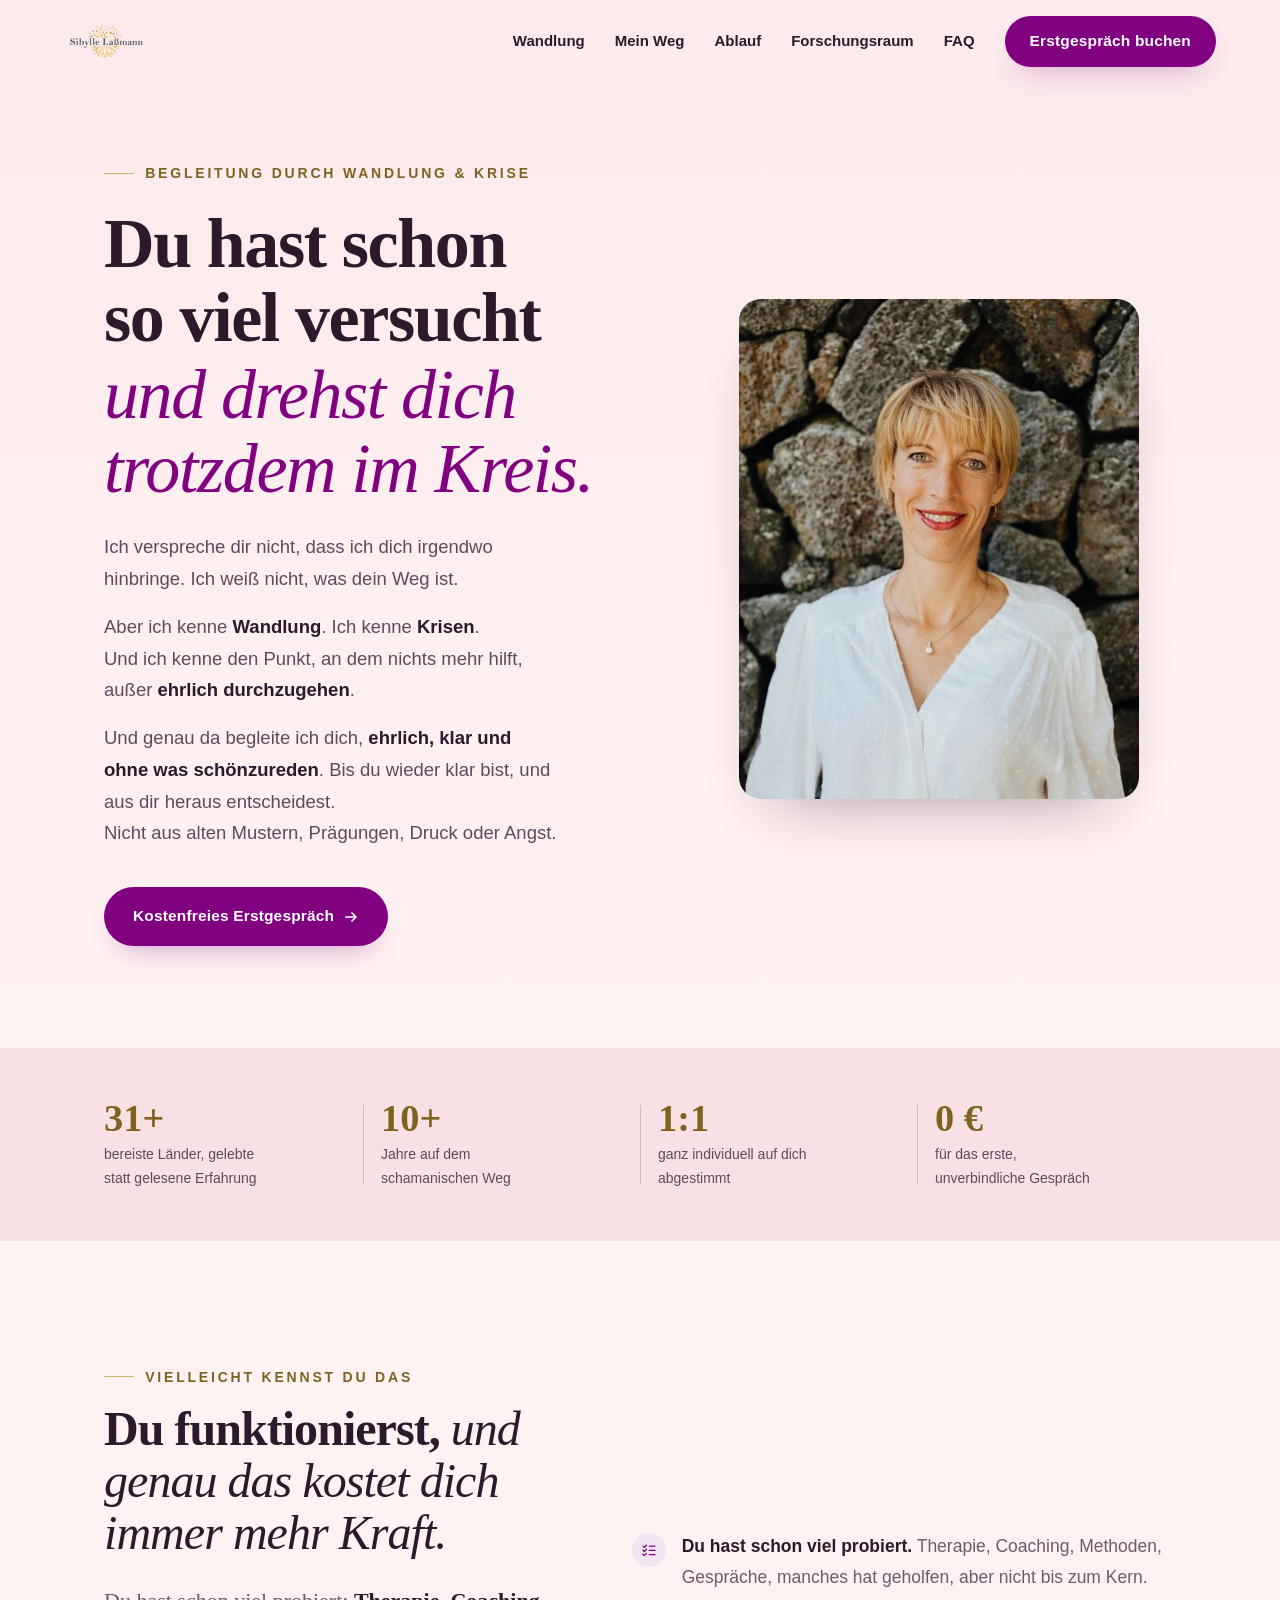
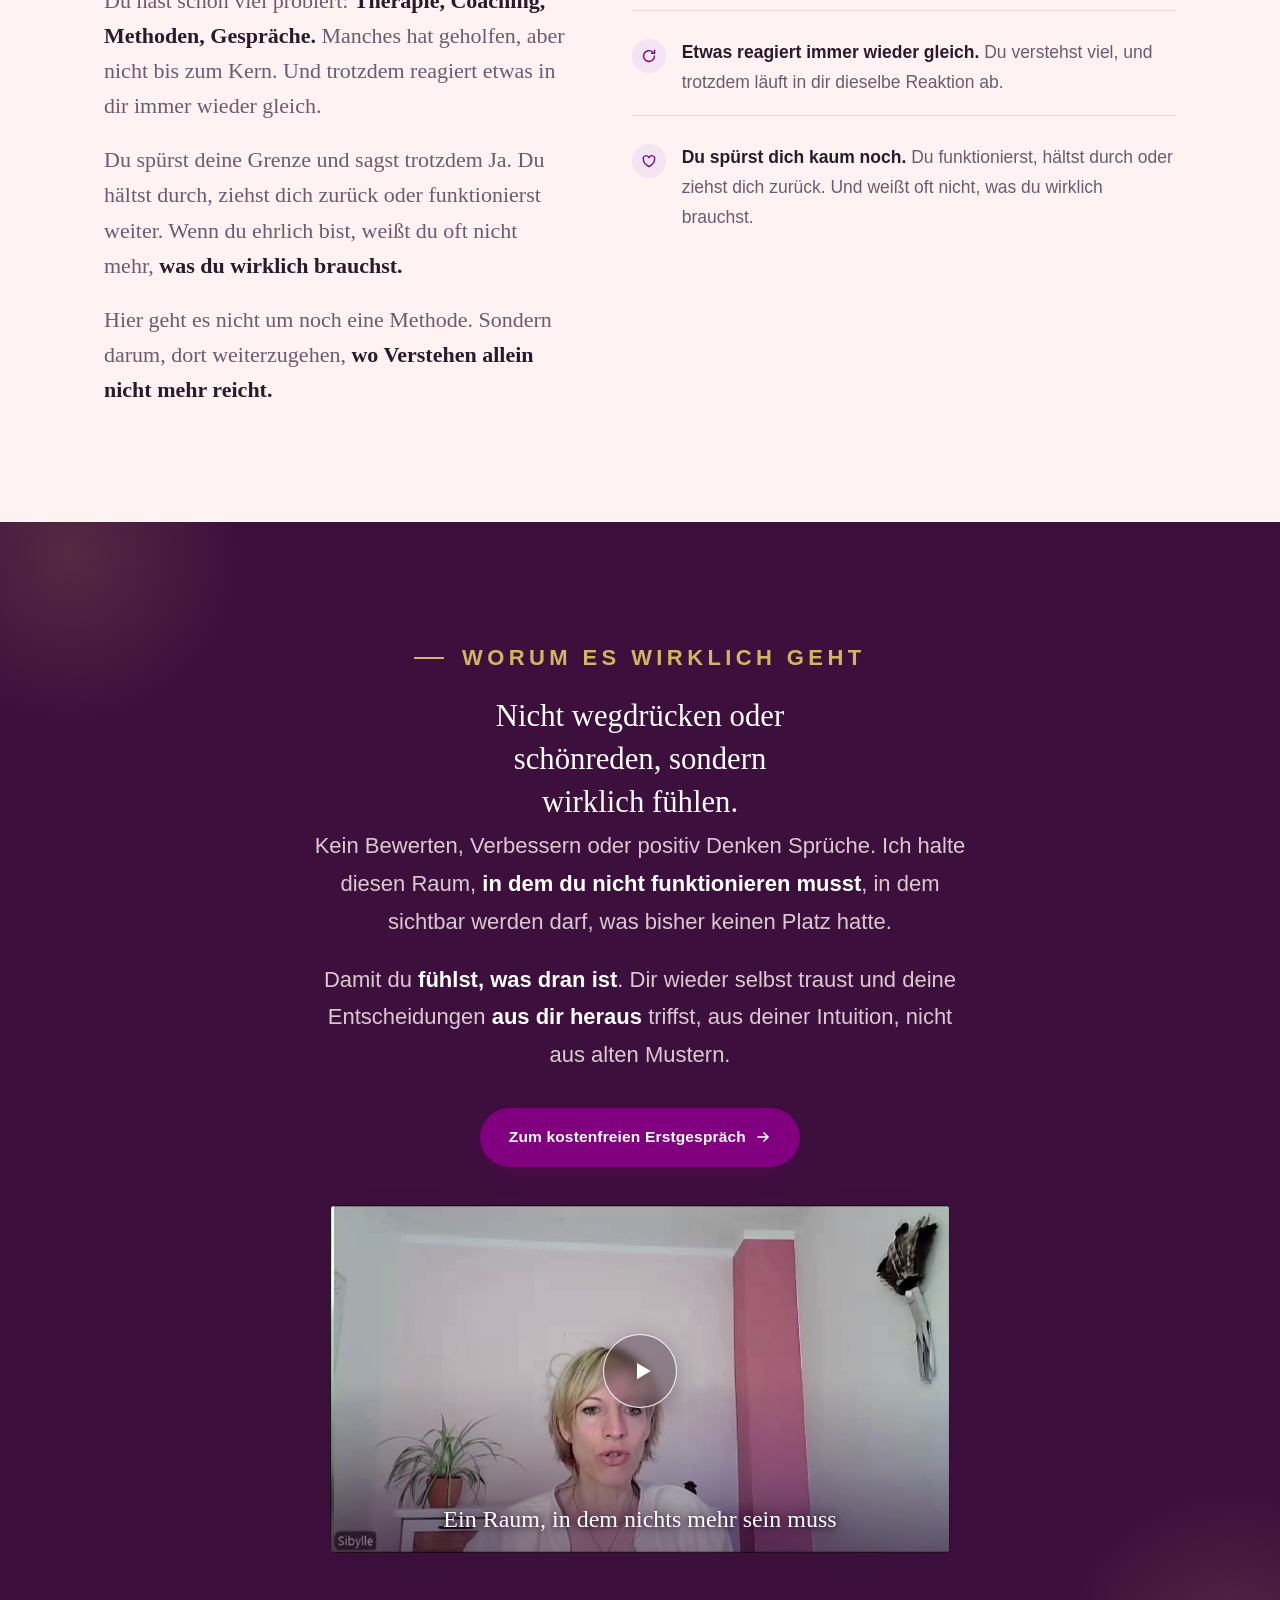
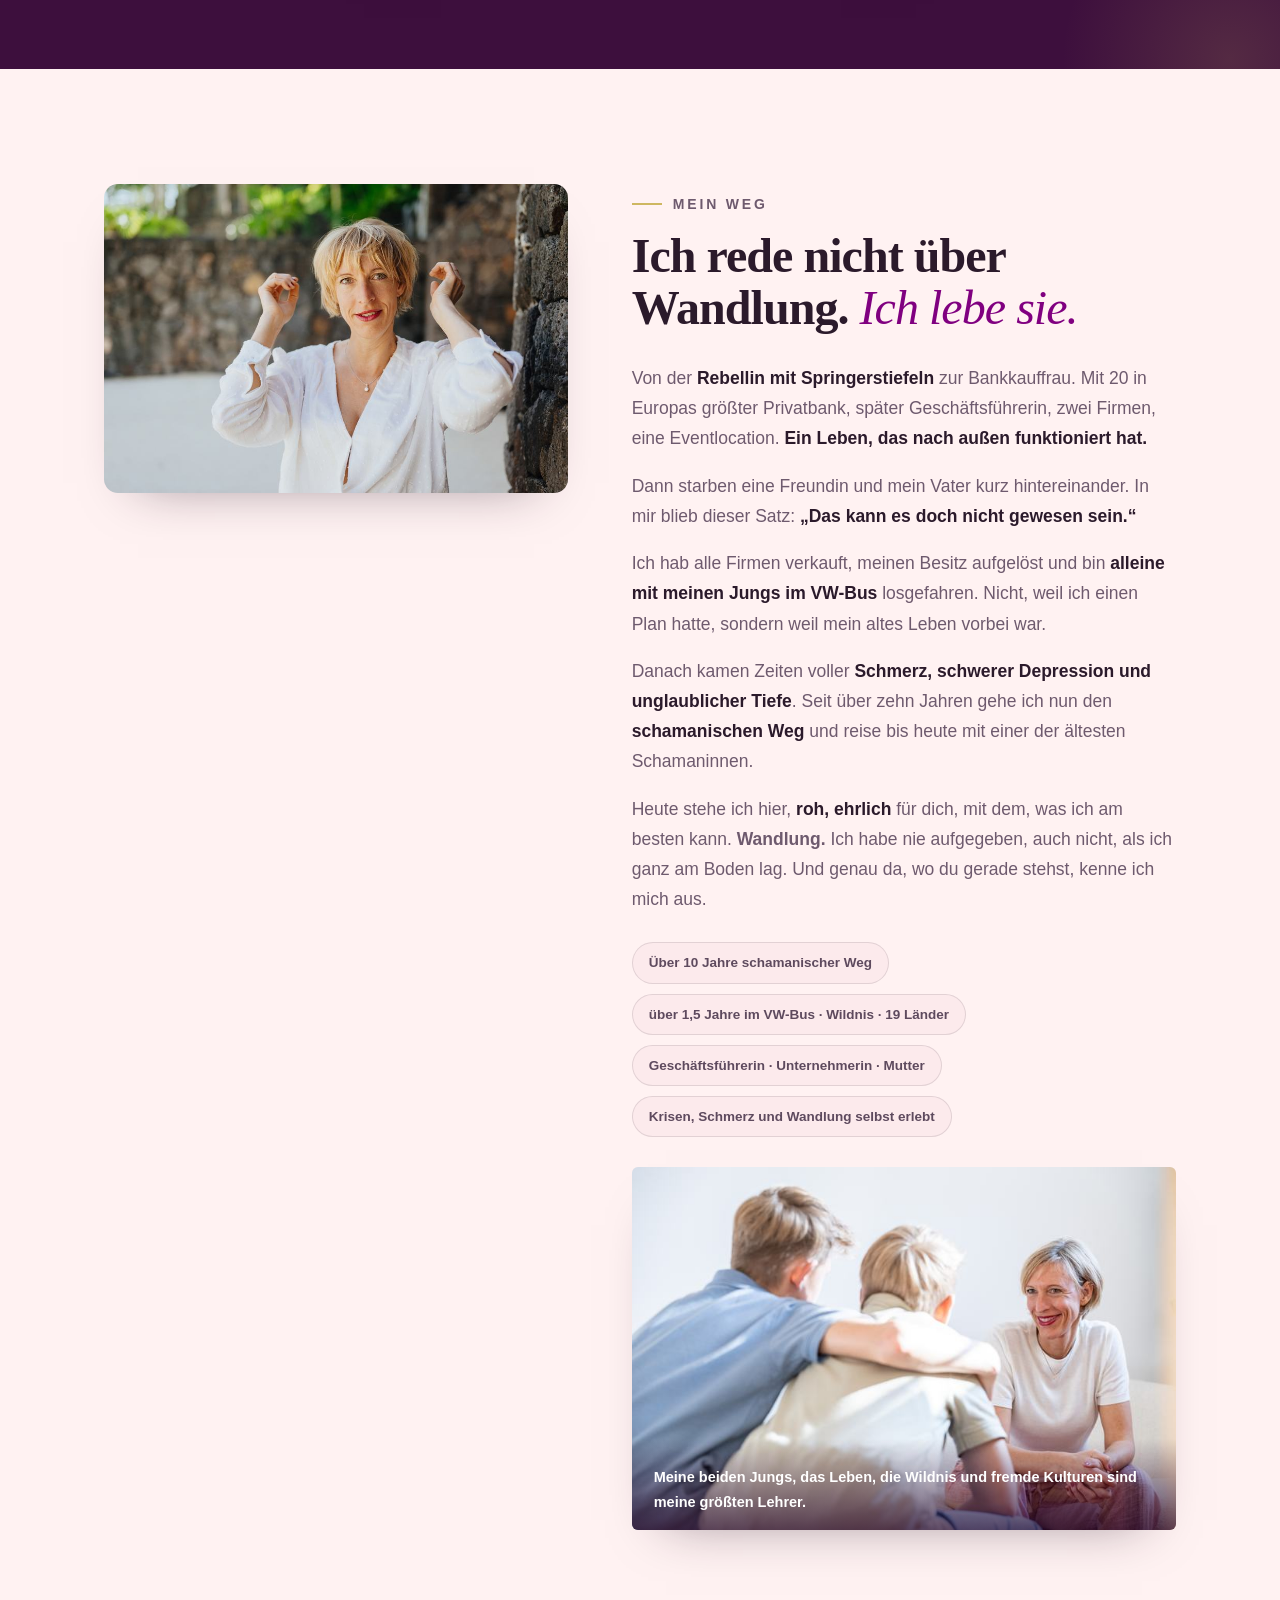
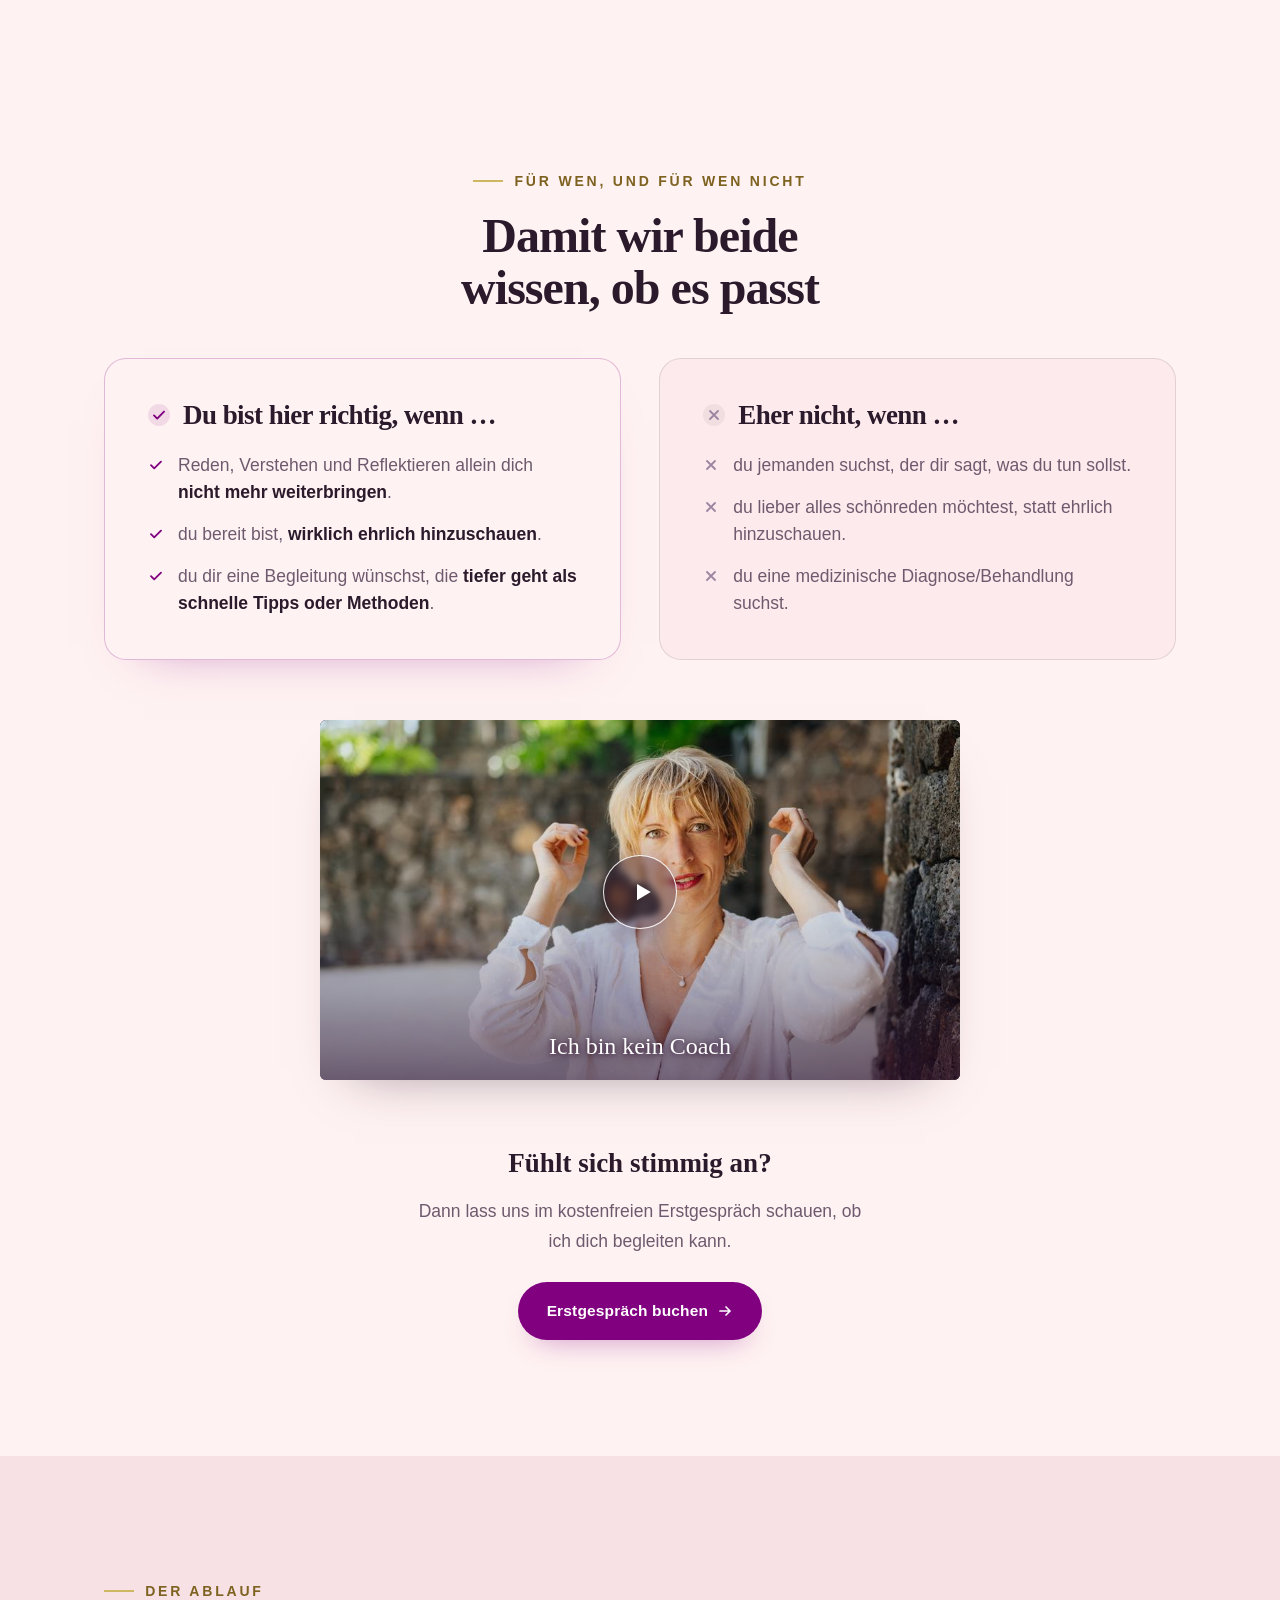
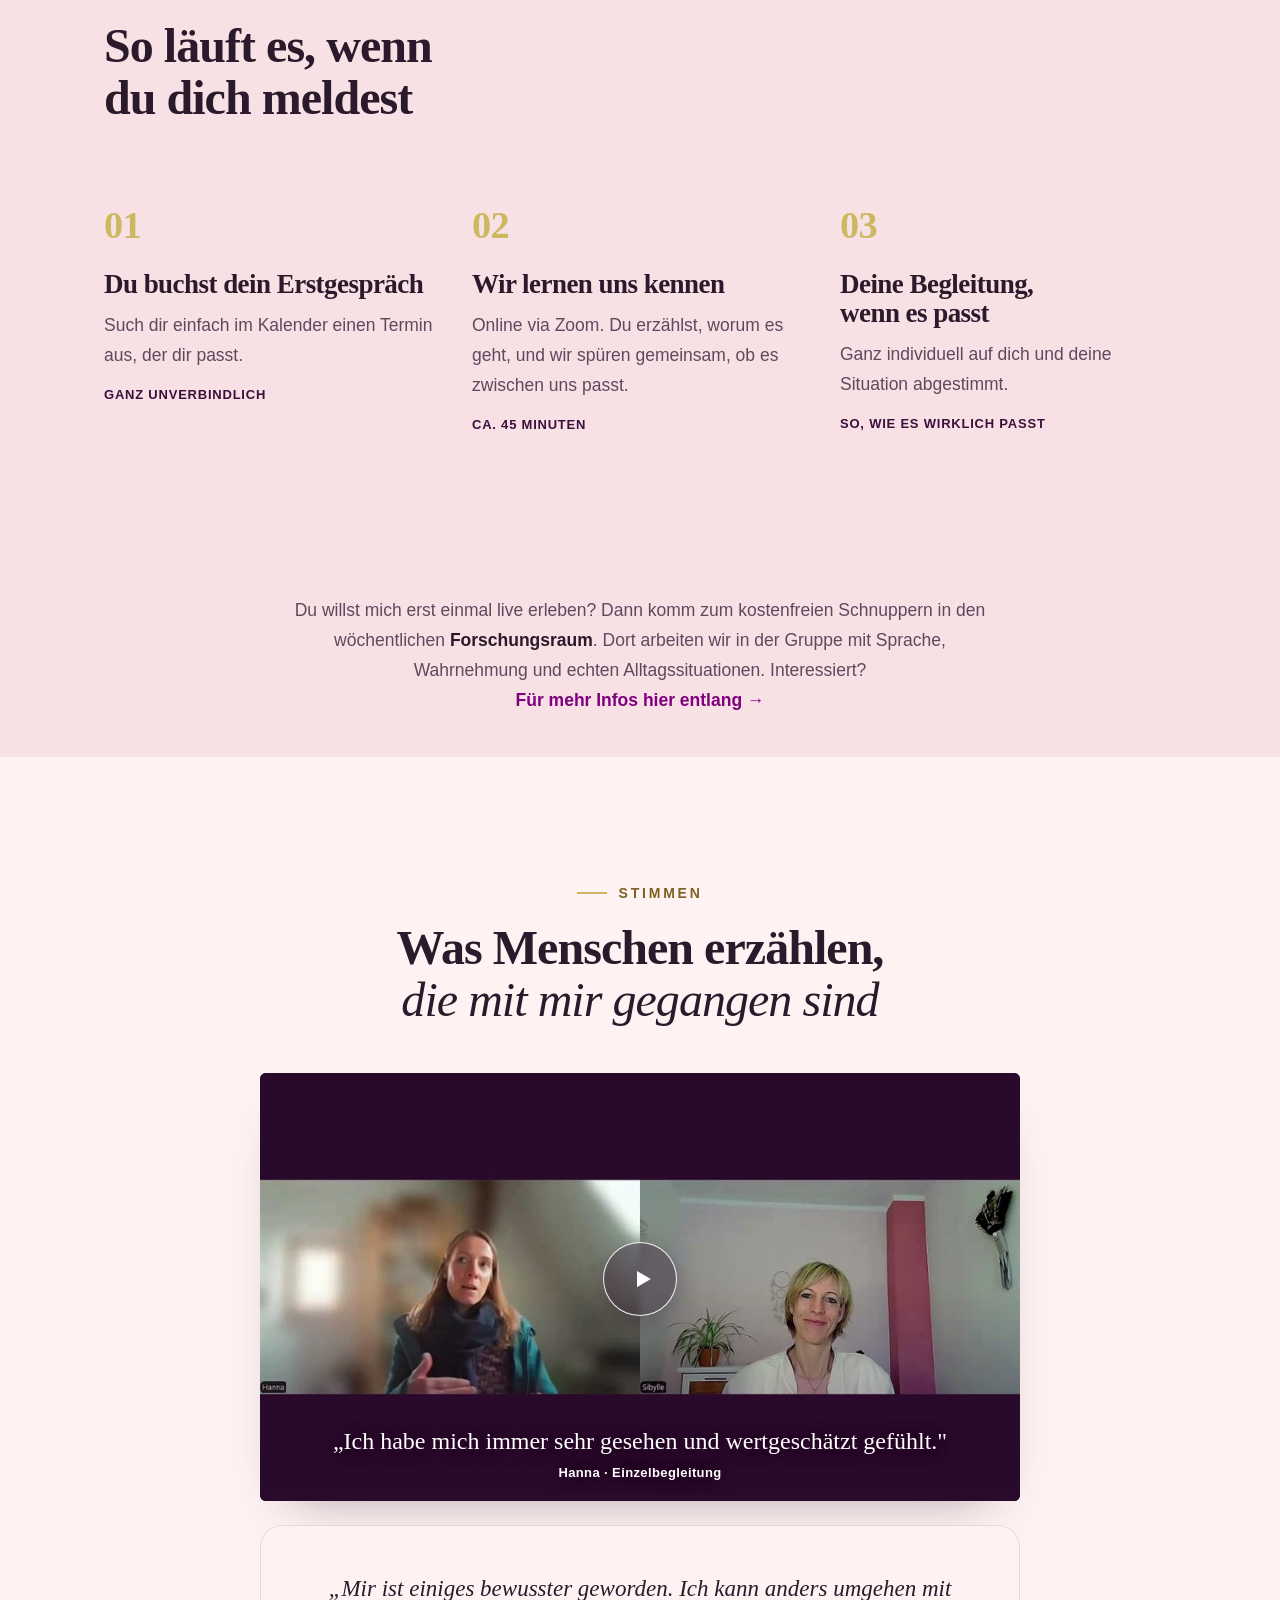
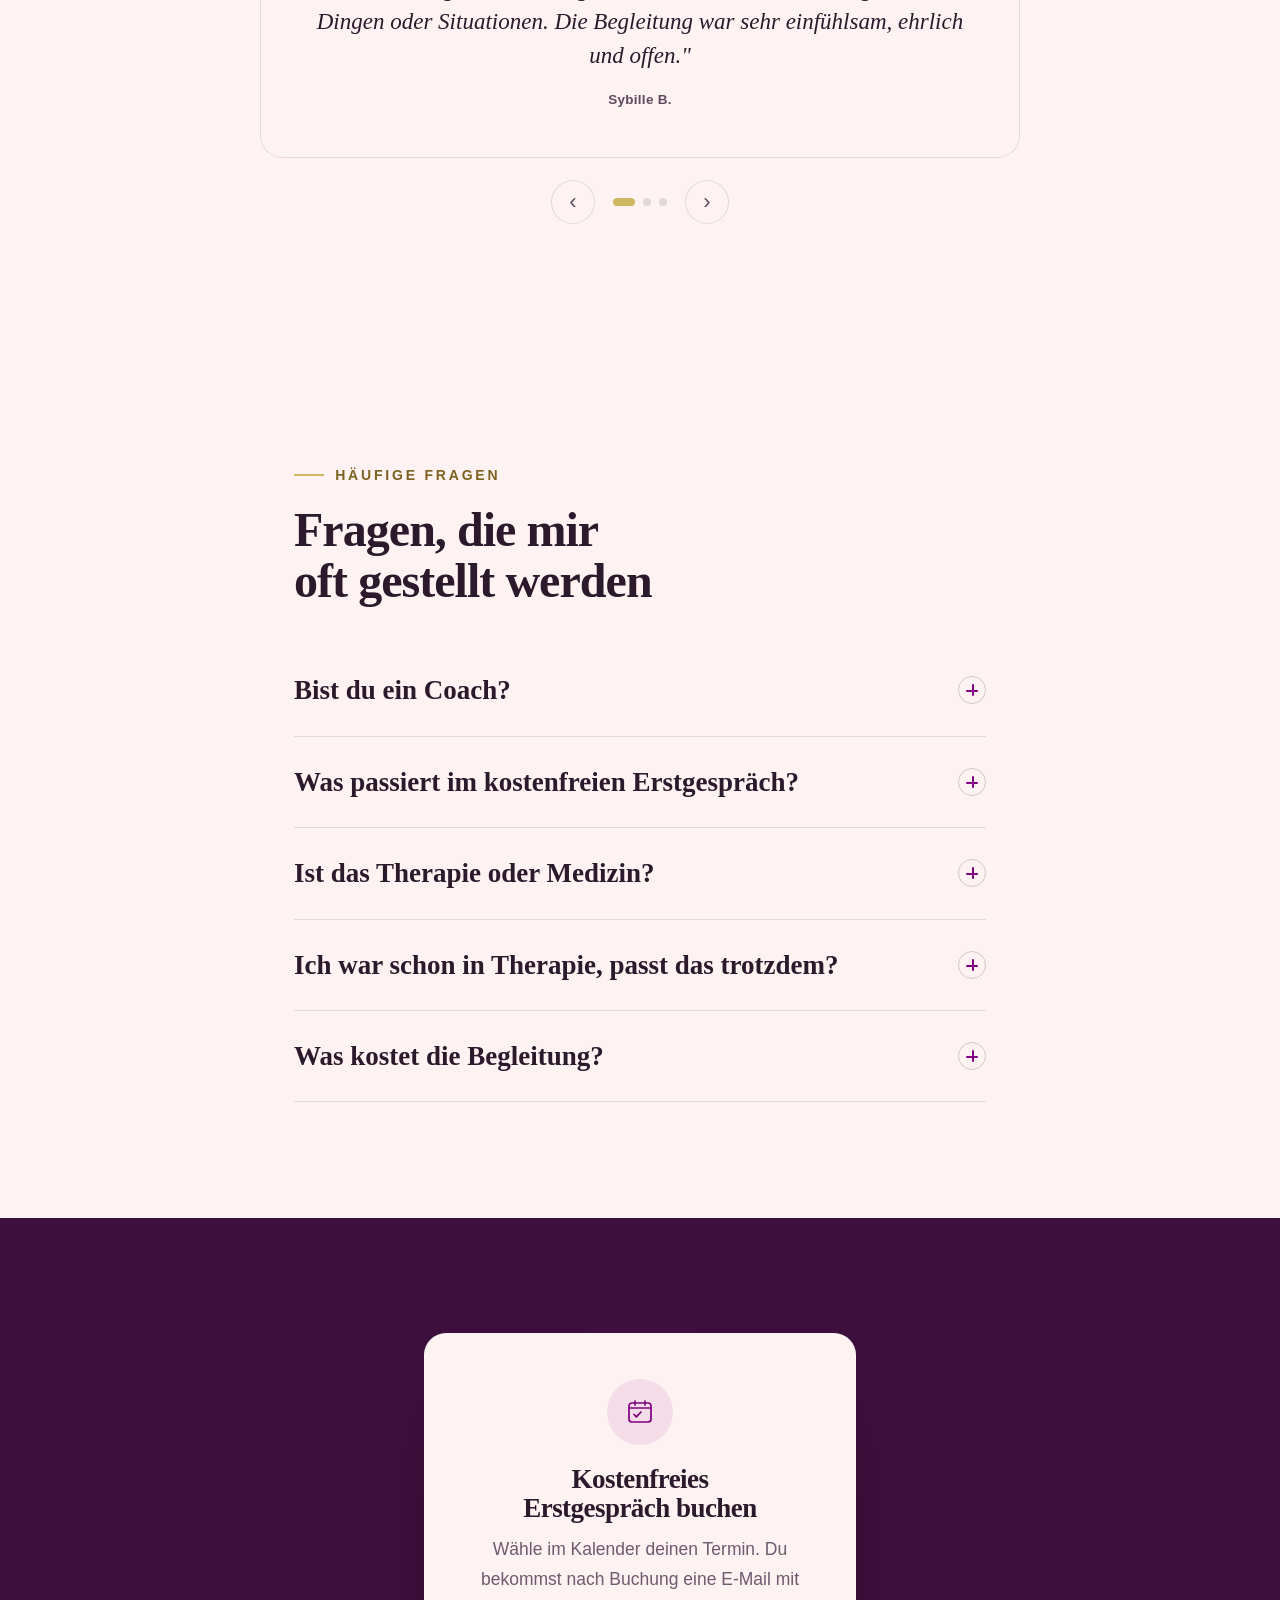
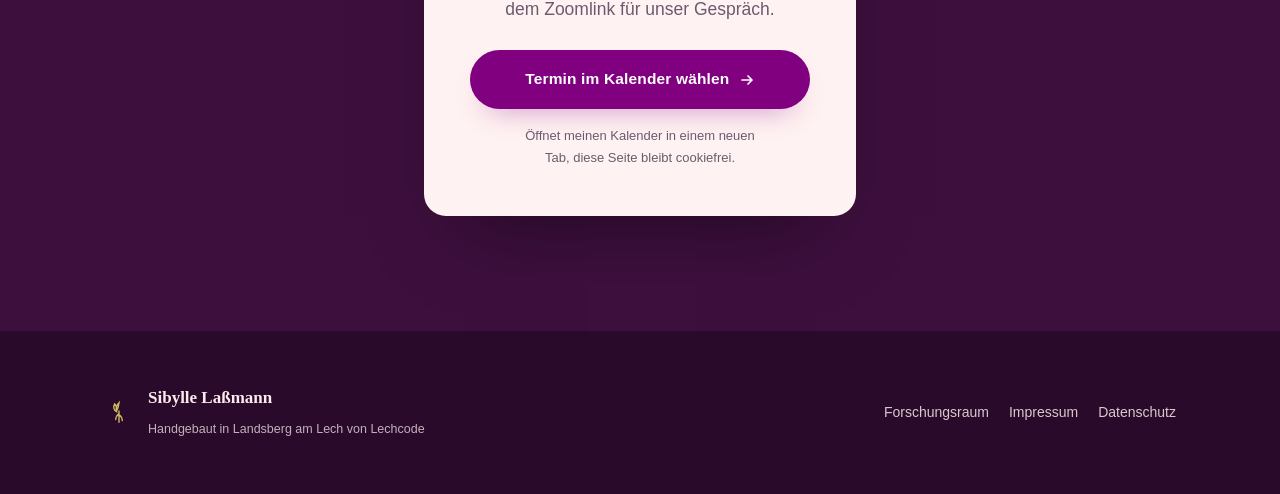
==== commit b0440af5: "SEO-Paket LIVE: Sibylles Meta/Schema/Text-Wuensche auf die echte Seite Nach Abnahme das komplette SE" ====
--- a/index.html
+++ b/index.html
@@ -4,43 +4,62 @@
   AUFTRAG-Regeln (Inhalte-Freigabe = ja) · Single-File, kein Build · von Lechcode
   Überarbeitung 09.07.2026 (Website-Loop): Copy in Sibylles echte, rohe/ehrliche Stimme;
   Bogenrahmen ersetzt; Kontakt nur Calendly; echte Profifotos. Markenfarben Rosé/Gold/Purpur.
-  noindex bis Impressum+Datenschutz live & freigegeben. Pflege-Stellen: Suche nach "HIER:"
+  Live seit 07/2026. Pflege-Stellen: Suche nach "HIER:"
 -->
 <html lang="de">
 <head>
 <meta charset="utf-8">
 <meta name="viewport" content="width=device-width, initial-scale=1">
 <script>document.documentElement.classList.add('js');if(location.search.indexOf('foto')>-1)document.documentElement.classList.add('foto')</script>
-<title>Sibylle Laßmann, Begleitung durch Wandlung & Krisen</title>
+<title>Sibylle Laßmann | Wenn du feststeckst trotz Therapie, Coaching &amp; Verstehen</title>
 <link rel="canonical" href="https://sibylle-lassmann.de/">
-<meta name="description" content="Ich verspreche dir keinen fertigen Weg. Ich gehe mit dir durch Wandlung und Krisen, ehrlich, tief, ohne Schönreden. Das Erstgespräch ist kostenfrei.">
+<meta name="description" content="Sibylle Laßmann begleitet Menschen, die trotz Therapie, Coaching, Reflexion oder vieler Methoden feststecken. Ihre Arbeit führt nicht in weitere Selbstoptimierung, sondern in ehrliches Fühlen, innere Klarheit und Wandlung.">
 <meta name="theme-color" content="#FFF2F2">
 <meta property="og:type" content="website">
-<meta property="og:locale" content="de_DE">
-<meta property="og:title" content="Sibylle Laßmann, Wandlung. Ehrlich. An deiner Seite.">
-<meta property="og:description" content="Begleitung durch Wandlung und Krisen, roh, ehrlich, ohne Schönreden. Das Erstgespräch ist kostenfrei.">
 <meta property="og:url" content="https://sibylle-lassmann.de/">
+<meta property="og:title" content="Sibylle Laßmann | Wenn du trotz allem feststeckst">
+<meta property="og:description" content="Begleitung durch Wandlung und Krise — nicht als weitere Methode, sondern als ehrlicher Blick auf das, was darunter liegt.">
 <meta property="og:image" content="https://sibylle-lassmann.de/assets/og.jpg">
+<meta property="og:image:alt" content="Sibylle Laßmann – Begleitung durch Wandlung und Krise">
 <meta property="og:image:width" content="1200">
 <meta property="og:image:height" content="630">
-<link rel="icon" href="data:image/svg+xml,%3Csvg xmlns='http://www.w3.org/2000/svg' viewBox='0 0 32 32'%3E%3Crect width='32' height='32' rx='9' fill='%233D0F3D'/%3E%3Cpath d='M16 7c-2.6 2.6-3.4 5.6-2.4 9C11 14.6 10 11.6 12 8.4c1.6 1.6 2.4 4 2 6.6 1.6-2.6 1.8-5.4 2-8Zm0 8v11M16 18c-2 1.2-3 3-3.2 5.4M16 19c2 1.2 3 3 3.2 5.4' stroke='%23CEB761' stroke-width='1.4' fill='none' stroke-linecap='round'/%3E%3C/svg%3E">
+<meta property="og:site_name" content="Sibylle Laßmann">
+<meta property="og:locale" content="de_DE">
+<meta name="twitter:card" content="summary_large_image">
+<meta name="twitter:title" content="Sibylle Laßmann | Wenn du trotz allem feststeckst">
+<meta name="twitter:description" content="Du funktionierst. Aber es kostet dich immer mehr Kraft. Sibylle Laßmann begleitet dich durch Wandlung und Krise – ehrlich, klar und ohne weitere Selbstoptimierung.">
+<meta name="twitter:image" content="https://sibylle-lassmann.de/assets/og.jpg">
+<meta name="twitter:image:alt" content="Sibylle Laßmann – Begleitung durch Wandlung und Krise">
+<link rel="icon" href="/favicon.svg?v=3" type="image/svg+xml"><link rel="apple-touch-icon" href="/apple-touch-icon.png?v=3">
 <link rel="preload" as="font" type="font/woff2" href="assets/fonts/fraunces-600.woff2" crossorigin>
 <link rel="preload" as="font" type="font/woff2" href="assets/fonts/hanken-regular.woff2" crossorigin>
 <link rel="preload" as="image" href="assets/hero-portrait-560.jpg?v=2" fetchpriority="high">
 <link rel="stylesheet" href="assets/fonts.css">
 <!-- Strukturierte Daten (GEO/LLM). Nur was sichtbar auf der Seite steht. Kontakt läuft bewusst nur über Calendly →
-     kein telephone/email/address ausgezeichnet. HIER bei Go-Live: url/image auf echte Domain. -->
+     kein telephone/email/address ausgezeichnet. Person + ProfessionalService über @id verknüpft (eine Entität).
+     Bewusst KEINE Etiketten (Coach/Therapeutin), keine medizinischen Begriffe, keine unbestätigten Social-Handles. -->
+<script type="application/ld+json">
+{
+  "@context":"https://schema.org",
+  "@type":"Person",
+  "@id":"https://sibylle-lassmann.de/#sibylle",
+  "name":"Sibylle Laßmann",
+  "url":"https://sibylle-lassmann.de/",
+  "description":"Sibylle Laßmann begleitet Menschen, die trotz Therapie, Coaching, Reflexion oder vieler Methoden feststecken. Ihre Arbeit führt nicht in weitere Selbstoptimierung, sondern in ehrliches Fühlen, innere Klarheit und Wandlung.",
+  "knowsAbout":["Wandlung","Begleitung durch Krisen","schamanische Begleitung","Selbstführung aus der Intuition","Orientierung nach Burnout"]
+}
+</script>
 <script type="application/ld+json">
 {
   "@context":"https://schema.org",
   "@type":"ProfessionalService",
   "name":"Sibylle Laßmann, Begleitung durch Wandlung & Krisen",
-  "description":"Begleitung durch Wandlung und Krisen, ehrlich, tief, ohne Schönreden. Das Erstgespräch ist kostenfrei.",
+  "description":"Sibylle Laßmann begleitet Menschen, die trotz Therapie, Coaching, Reflexion oder vieler Methoden feststecken. Ihre Arbeit führt nicht in weitere Selbstoptimierung, sondern in ehrliches Fühlen, innere Klarheit und Wandlung.",
   "url":"https://sibylle-lassmann.de/",
   "image":"https://sibylle-lassmann.de/assets/og.jpg",
   "areaServed":"DE",
-  "availableChannel":{"@type":"ServiceChannel","serviceUrl":"https://calendly.com/socialmedia-sibyllelassmann/60","name":"Kostenfreies Erstgespräch"},
-  "founder":{"@type":"Person","name":"Sibylle Laßmann"},
+  "availableChannel":{"@type":"ServiceChannel","serviceUrl":"https://calendly.com/sibylle-lassmann-wandlung/60","name":"Kostenfreies Erstgespräch"},
+  "founder":{"@id":"https://sibylle-lassmann.de/#sibylle"},
   "knowsAbout":["Wandlung","Begleitung durch Krisen","schamanische Begleitung","somatische Arbeit","Selbstführung aus der Intuition","Orientierung nach Burnout"]
 }
 </script>
@@ -51,8 +70,9 @@
   "@context":"https://schema.org",
   "@type":"FAQPage",
   "mainEntity":[
+    {"@type":"Question","name":"Bist du ein Coach?","acceptedAnswer":{"@type":"Answer","text":"Nein. Ich bin kein Coach, und ich nenne mich auch nicht so. Ich arbeite seit über zehn Jahren auf dem schamanischen Weg, nicht mit Programmen und nicht mit Lösungen von der Stange. Ich verspreche dir nicht, dass ich dich irgendwo hinbringe. Ich weiß nicht, was dein Weg ist."}},
     {"@type":"Question","name":"Was passiert im kostenfreien Erstgespräch?","acceptedAnswer":{"@type":"Answer","text":"Wir lernen uns in rund 45 Minuten online kennen. Du erzählst und kannst Fragen stellen. Ich sage dir ehrlich, ob und wie ich dich begleiten kann, und wir spüren, ob es passt. Kein Verkaufsgespräch."}},
-    {"@type":"Question","name":"Ist das Therapie oder Medizin?","acceptedAnswer":{"@type":"Answer","text":"Nein, und das ist oft genau der Punkt. Zu mir kommen viele Menschen, die mit Therapie oder Medizin nicht weitergekommen sind. Meine Begleitung arbeitet auf anderen Ebenen und versteht sich als Ergänzung, nicht als Ersatz: Sie ersetzt keine ärztliche oder psychotherapeutische Behandlung. Wenn du akut Hilfe brauchst, wende dich bitte zusätzlich an eine Ärztin oder eine Psychotherapeutin."}},
+    {"@type":"Question","name":"Ist das Therapie oder Medizin?","acceptedAnswer":{"@type":"Answer","text":"Nein. Meine Begleitung ist keine Therapie und keine medizinische Behandlung. Und das ist oft genau der Punkt: Zu mir kommen viele Menschen, die mit Therapie oder Medizin nicht weitergekommen sind. Ich arbeite auf anderen Ebenen, als Ergänzung, nicht als Ersatz: Meine Begleitung ersetzt keine ärztliche oder psychotherapeutische Behandlung. Wenn du akut Hilfe brauchst, wende dich bitte zusätzlich an eine Ärztin oder eine Psychotherapeutin."}},
     {"@type":"Question","name":"Ich war schon in Therapie, passt das trotzdem?","acceptedAnswer":{"@type":"Answer","text":"Sehr oft sogar. „Trotz guter Therapie komme ich an das Thema nicht ran“, das höre ich häufig. Ich arbeite anders und auf mehreren Ebenen. Das kann eine Therapie ergänzen."}},
     {"@type":"Question","name":"Was kostet die Begleitung?","acceptedAnswer":{"@type":"Answer","text":"Das ist individuell, je nach Art und Umfang der Begleitung. Wir besprechen es persönlich im Erstgespräch, dieses ist für dich kostenfrei."}}
   ]
@@ -185,7 +205,8 @@
 /* WANDLUNG, dunkel, dramatisch */
 .sein{background:var(--pine);color:var(--cream);text-align:center;position:relative;overflow:clip}
 .sein .eyebrow{color:var(--gold)}.sein .eyebrow::before{background:var(--gold)}
-.sein p.sein-lead{font-family:var(--serif);font-size:clamp(22px,2.4vw,34px);line-height:1.4;max-width:22ch;margin:.6em auto .1em;color:#fff;font-weight:500}
+h2.sein-lead{letter-spacing:normal;text-wrap:wrap}
+.sein .sein-lead{font-family:var(--serif);font-size:clamp(22px,2.4vw,34px);line-height:1.4;max-width:22ch;margin:.6em auto .1em;color:#fff;font-weight:500}
 .sein p.sein-word{font-family:var(--serif);font-style:italic;font-weight:400;font-size:var(--display);color:var(--gold);line-height:.9;letter-spacing:-.02em;margin:.1em 0 .2em;text-shadow:0 2px 40px rgba(0,0,0,.25);max-width:none}
 .sein p{color:rgba(255,242,242,.82);max-width:54ch;margin-inline:auto;font-size:var(--s1)}
 .sein .btn{margin-top:34px}
@@ -366,9 +387,9 @@
     <a href="#wandlung">Wandlung</a>
     <a href="#ueber-mich">Mein Weg</a>
     <a href="#ablauf">Ablauf</a>
-    <a href="forschungsraum.html">Forschungsraum</a>
+    <a href="forschungsraum">Forschungsraum</a>
     <a href="#faq">FAQ</a>
-    <a href="https://calendly.com/socialmedia-sibyllelassmann/60" class="btn btn-primary" target="_blank" rel="noopener">Erstgespräch buchen</a>
+    <a href="https://calendly.com/sibylle-lassmann-wandlung/60" class="btn btn-primary" target="_blank" rel="noopener">Erstgespräch buchen</a>
   </div>
 </nav>
 
@@ -378,8 +399,8 @@
   <div class="wrap">
     <div class="hero-copy reveal in">
       <p class="eyebrow">Begleitung durch Wandlung &amp; Krise</p>
-      <h1>Du hast schon so viel versucht, <em>und drehst dich trotzdem im Kreis.</em></h1>
-      <!-- Zeilenumbrüche exakt nach Sibylles Vorgabe (Dokument 16.07.) — die <br> sind gewollt, nicht glätten. -->
+      <h1>Du hast schon so viel versucht <em>und drehst dich trotzdem im Kreis.</em></h1>
+      <!-- Zeilenumbrueche bewusst nach Sibylles Vorgabe (16.07.), nicht glaetten -->
       <p class="lede">Ich verspreche dir nicht, dass ich dich irgendwo hinbringe. Ich weiß nicht, was dein Weg ist.</p>
       <p class="lede">Aber ich kenne <strong>Wandlung</strong>. Ich kenne <strong>Krisen</strong>.<br>
       Und ich kenne den Punkt, an dem nichts mehr hilft,<br>
@@ -387,11 +408,11 @@
       <p class="lede">Und genau da begleite ich dich, <strong>ehrlich, klar und ohne was schönzureden</strong>. Bis du wieder klar bist, und aus dir heraus entscheidest.<br>
       Nicht aus alten Mustern, Prägungen, Druck oder Angst.</p>
       <div class="hero-cta">
-        <a href="https://calendly.com/socialmedia-sibyllelassmann/60" class="btn btn-primary" target="_blank" rel="noopener">Kostenfreies Erstgespräch <svg class="ar" width="16" height="16" viewBox="0 0 16 16" fill="none"><path d="M3 8h10M9 4l4 4-4 4" stroke="currentColor" stroke-width="1.7" stroke-linecap="round" stroke-linejoin="round"/></svg></a>
+        <a href="https://calendly.com/sibylle-lassmann-wandlung/60" class="btn btn-primary" target="_blank" rel="noopener">Kostenfreies Erstgespräch <svg class="ar" width="16" height="16" viewBox="0 0 16 16" fill="none"><path d="M3 8h10M9 4l4 4-4 4" stroke="currentColor" stroke-width="1.7" stroke-linecap="round" stroke-linejoin="round"/></svg></a>
       </div>
     </div>
     <figure class="frame hero-figure reveal in">
-      <img src="assets/hero-portrait-560.jpg?v=2" srcset="assets/hero-portrait-560.jpg?v=2 560w, assets/hero-portrait-900.jpg?v=2 900w" sizes="(max-width:940px) 280px, 430px" alt="Sibylle Laßmann, offener Blick, vor einer Natursteinmauer" width="900" height="1125" fetchpriority="high" decoding="async">
+      <img src="assets/hero-portrait-560.jpg?v=2" srcset="assets/hero-portrait-560.jpg?v=2 560w, assets/hero-portrait-900.jpg?v=2 900w" sizes="(max-width:940px) 280px, 430px" alt="Sibylle Laßmann – Begleitung durch Wandlung und Krise" width="900" height="1125" fetchpriority="high" decoding="async">
     </figure>
   </div>
 </header>
@@ -407,11 +428,14 @@
 
 <section class="mirror sec" id="mirror">
   <div class="wrap">
+    <!-- Abschnitt von Sibylle geschärft (Fließtext 1:1 aus ihrer Vorgabe) — links als zusammenhängender
+         Text, rechts die 3 Icon-Kacheln als visuelle Anker (Kundenwunsch 28.07.: Kacheln behalten). -->
     <div class="reveal">
       <p class="eyebrow">Vielleicht kennst du das</p>
       <h2 style="font-size:var(--h2);margin-top:.3em">Du funktionierst, <em>und genau das kostet dich immer mehr Kraft.</em></h2>
-      <p class="lede" style="margin-top:1em">Du verstehst viel. Du hast schon vieles versucht. Und trotzdem spürst du: <strong>Da ist etwas, das tiefer liegt.</strong></p>
-      <p class="lede">Hier geht es nicht um noch eine Methode. Sondern darum, dort weiter zu gehen, <strong>wo Verstehen allein nicht mehr reicht</strong>.</p>
+      <p class="lede" style="margin-top:1.1em">Du hast schon viel probiert: <strong>Therapie, Coaching, Methoden, Gespräche.</strong> Manches hat geholfen, aber nicht bis zum Kern. Und trotzdem reagiert etwas in dir immer wieder gleich.</p>
+      <p class="lede">Du spürst deine Grenze und sagst trotzdem Ja. Du hältst durch, ziehst dich zurück oder funktionierst weiter. Wenn du ehrlich bist, weißt du oft nicht mehr, <strong>was du wirklich brauchst.</strong></p>
+      <p class="lede">Hier geht es nicht um noch eine Methode. Sondern darum, dort weiterzugehen, <strong>wo Verstehen allein nicht mehr reicht.</strong></p>
     </div>
     <div class="mirror-list reveal">
       <div class="mirror-item">
@@ -420,11 +444,11 @@
       </div>
       <div class="mirror-item">
         <span class="dot"><svg width="16" height="16" viewBox="0 0 16 16" fill="none" aria-hidden="true"><path d="M13.4 8a5.4 5.4 0 1 1-1.7-3.9" stroke="#800080" stroke-width="1.4" stroke-linecap="round"/><path d="M13.6 2.2v3h-3" stroke="#800080" stroke-width="1.4" stroke-linecap="round" stroke-linejoin="round"/></svg></span>
-        <p><b>Du verstehst viel.</b> Und trotzdem reagiert etwas in dir immer wieder gleich.</p>
+        <p><b>Etwas reagiert immer wieder gleich.</b> Du verstehst viel, und trotzdem läuft in dir dieselbe Reaktion ab.</p>
       </div>
       <div class="mirror-item">
         <span class="dot"><svg width="16" height="16" viewBox="0 0 16 16" fill="none" aria-hidden="true"><path d="M8 13.6S2.4 10.2 2.4 6.4a2.9 2.9 0 0 1 5.6-1.7 2.9 2.9 0 0 1 5.6 1.7c0 3.8-5.6 7.2-5.6 7.2Z" stroke="#800080" stroke-width="1.3" stroke-linejoin="round"/></svg></span>
-        <p><b>Du spürst dich kaum noch.</b> Du funktionierst, hältst durch oder ziehst dich zurück. Wenn du ehrlich bist, weißt du oft nicht, was du wirklich brauchst.</p>
+        <p><b>Du spürst dich kaum noch.</b> Du funktionierst, hältst durch oder ziehst dich zurück. Und weißt oft nicht, was du wirklich brauchst.</p>
       </div>
     </div>
   </div>
@@ -433,10 +457,10 @@
 <section class="sein sec dark" id="wandlung">
   <div class="wrap">
     <p class="eyebrow center reveal">Worum es wirklich geht</p>
-    <p class="sein-lead reveal">Nicht wegdrücken oder schönreden, sondern wirklich fühlen.</p>
+    <h2 class="sein-lead reveal">Nicht wegdrücken oder schönreden, sondern wirklich fühlen.</h2>
     <p class="reveal">Kein Bewerten, Verbessern oder positiv Denken Sprüche. Ich halte diesen Raum, <strong>in dem du nicht funktionieren musst</strong>, in dem sichtbar werden darf, was bisher keinen Platz hatte.</p>
     <p class="reveal">Damit du <strong>fühlst, was dran ist</strong>. Dir wieder selbst traust und deine Entscheidungen <strong>aus dir heraus</strong> triffst, aus deiner Intuition, nicht aus alten Mustern.</p>
-    <a href="https://calendly.com/socialmedia-sibyllelassmann/60" class="btn btn-primary reveal" target="_blank" rel="noopener">Zum kostenfreien Erstgespräch <svg class="ar" width="16" height="16" viewBox="0 0 16 16" fill="none"><path d="M3 8h10M9 4l4 4-4 4" stroke="currentColor" stroke-width="1.7" stroke-linecap="round" stroke-linejoin="round"/></svg></a>
+    <a href="https://calendly.com/sibylle-lassmann-wandlung/60" class="btn btn-primary reveal" target="_blank" rel="noopener">Zum kostenfreien Erstgespräch <svg class="ar" width="16" height="16" viewBox="0 0 16 16" fill="none"><path d="M3 8h10M9 4l4 4-4 4" stroke="currentColor" stroke-width="1.7" stroke-linecap="round" stroke-linejoin="round"/></svg></a>
     <!-- Cover (Kundenwunsch Sprachnachricht 16.07.): Sibylles Standbild gehört hierher, nicht zum
          „Kein Coach"-Video. Exakt 16:9 wie der Rahmen → kein Beschnitt. -->
     <figure class="video-embed sein-video reveal" data-src="assets/video-raum.mp4" data-poster="assets/cover-kein-coach-1280.jpg">
@@ -515,7 +539,7 @@
     <div class="fw-cta reveal">
       <p class="fw-cta-lead">Fühlt sich stimmig an?</p>
       <p class="fw-cta-sub">Dann lass uns im kostenfreien Erstgespräch schauen, ob ich dich begleiten kann.</p>
-      <a href="https://calendly.com/socialmedia-sibyllelassmann/60" class="btn btn-primary" target="_blank" rel="noopener">Erstgespräch buchen <svg class="ar" width="16" height="16" viewBox="0 0 16 16" fill="none"><path d="M3 8h10M9 4l4 4-4 4" stroke="currentColor" stroke-width="1.7" stroke-linecap="round" stroke-linejoin="round"/></svg></a>
+      <a href="https://calendly.com/sibylle-lassmann-wandlung/60" class="btn btn-primary" target="_blank" rel="noopener">Erstgespräch buchen <svg class="ar" width="16" height="16" viewBox="0 0 16 16" fill="none"><path d="M3 8h10M9 4l4 4-4 4" stroke="currentColor" stroke-width="1.7" stroke-linecap="round" stroke-linejoin="round"/></svg></a>
     </div>
   </div>
 </section>
@@ -524,7 +548,7 @@
   <div class="wrap">
     <div class="sec-head reveal">
       <p class="eyebrow">Der Ablauf</p>
-      <h2>In drei Schritten zueinander finden</h2>
+      <h2>So läuft es, wenn du dich meldest</h2>
     </div>
     <div class="steps">
       <div class="step reveal">
@@ -538,7 +562,7 @@
         <span class="dur">ca. 45 Minuten</span>
       </div>
       <div class="step reveal">
-        <h3>Deine Begleitung</h3>
+        <h3>Deine Begleitung, wenn es passt</h3>
         <p>Ganz individuell auf dich und deine Situation abgestimmt.</p>
         <span class="dur">So, wie es wirklich passt</span>
       </div>
@@ -549,7 +573,7 @@
 <!-- Forschungsraum bewusst nur als dezenter Hinweis (Kundenwunsch 13.07.), Details auf der Unterseite -->
 <section class="forsch-hint" id="forschungsraum">
   <div class="wrap reveal">
-    <p>Du willst mich erst einmal live erleben? Dann komm zum kostenfreien Schnuppern in den wöchentlichen <strong>Forschungsraum</strong>. Dort arbeiten wir in der Gruppe mit Sprache, Wahrnehmung und echten Alltagssituationen. Interessiert? <a href="forschungsraum.html">Für mehr Infos hier entlang&nbsp;→</a></p>
+    <p>Du willst mich erst einmal live erleben? Dann komm zum kostenfreien Schnuppern in den wöchentlichen <strong>Forschungsraum</strong>. Dort arbeiten wir in der Gruppe mit Sprache, Wahrnehmung und echten Alltagssituationen. Interessiert? <a href="forschungsraum">Für mehr Infos hier entlang&nbsp;→</a></p>
   </div>
 </section>
 
@@ -557,7 +581,7 @@
   <div class="wrap">
     <div class="sec-head center reveal">
       <p class="eyebrow center">Stimmen</p>
-      <h2>Was Menschen über mich <em>geteilt haben</em></h2>
+      <h2>Was Menschen erzählen, <em>die mit mir gegangen sind</em></h2>
     </div>
     <!-- Testimonial-Video (lokal gehostet, von Hanna, Namensnennung freigegeben lt. Call 13.07.). -->
     <!-- Cover 16.07. von Sibylle geliefert (Standbild aus dem Gespräch), Tonwert/Schärfe optimiert.
@@ -593,15 +617,20 @@
   <div class="wrap">
     <div class="sec-head reveal">
       <p class="eyebrow">Häufige Fragen</p>
+      <h2>Fragen, die mir oft gestellt werden</h2>
     </div>
     <div class="list">
+      <details class="reveal">
+        <summary>Bist du ein Coach? <span class="plus"></span></summary>
+        <div class="a"><strong>Nein.</strong> Ich bin kein Coach, und ich nenne mich auch nicht so. Ich arbeite seit <strong>über zehn Jahren</strong> auf dem schamanischen Weg, nicht mit Programmen und nicht mit Lösungen von der Stange. Ich verspreche dir nicht, dass ich dich irgendwo hinbringe. Ich weiß nicht, was dein Weg ist.</div>
+      </details>
       <details class="reveal">
         <summary>Was passiert im kostenfreien Erstgespräch? <span class="plus"></span></summary>
         <div class="a">Wir lernen uns in <strong>rund 45 Minuten</strong> online kennen. Du erzählst und kannst Fragen stellen. Ich sage dir <strong>ehrlich</strong>, ob und wie ich dich begleiten kann, und wir spüren, ob es passt. <strong>Kein Verkaufsgespräch.</strong></div>
       </details>
       <details class="reveal">
         <summary>Ist das Therapie oder Medizin? <span class="plus"></span></summary>
-        <div class="a">Nein, und das ist oft genau der Punkt. Zu mir kommen viele Menschen, die mit Therapie oder Medizin nicht weitergekommen sind. Meine Begleitung arbeitet auf anderen Ebenen und versteht sich als <strong>Ergänzung, nicht als Ersatz</strong>: Sie ersetzt keine ärztliche oder psychotherapeutische Behandlung. Wenn du <strong>akut Hilfe</strong> brauchst, wende dich bitte zusätzlich an eine Ärztin oder eine Psychotherapeutin.</div>
+        <div class="a"><strong>Nein.</strong> Meine Begleitung ist keine Therapie und keine medizinische Behandlung. Und das ist oft genau der Punkt: Zu mir kommen viele Menschen, die mit Therapie oder Medizin nicht weitergekommen sind. Ich arbeite auf anderen Ebenen, als <strong>Ergänzung, nicht als Ersatz</strong>: Meine Begleitung ersetzt keine ärztliche oder psychotherapeutische Behandlung. Wenn du <strong>akut Hilfe</strong> brauchst, wende dich bitte zusätzlich an eine Ärztin oder eine Psychotherapeutin.</div>
       </details>
       <details class="reveal">
         <summary>Ich war schon in Therapie, passt das trotzdem? <span class="plus"></span></summary>
@@ -623,7 +652,7 @@
       <div class="book-icon"><svg width="30" height="30" viewBox="0 0 30 30" fill="none"><rect x="4" y="6" width="22" height="19" rx="3" stroke="currentColor" stroke-width="1.7"/><path d="M4 11h22M10 4v4M20 4v4" stroke="currentColor" stroke-width="1.7" stroke-linecap="round"/><path d="M9 17.5l2.4 2.4L16 15" stroke="currentColor" stroke-width="1.7" stroke-linecap="round" stroke-linejoin="round"/></svg></div>
       <h3>Kostenfreies Erstgespräch buchen</h3>
       <p>Wähle im Kalender deinen Termin. Du bekommst nach Buchung eine E-Mail mit dem Zoomlink für unser Gespräch.</p>
-      <a href="https://calendly.com/socialmedia-sibyllelassmann/60" class="btn btn-primary" target="_blank" rel="noopener">Termin im Kalender wählen <svg class="ar" width="16" height="16" viewBox="0 0 16 16" fill="none"><path d="M3 8h10M9 4l4 4-4 4" stroke="currentColor" stroke-width="1.7" stroke-linecap="round" stroke-linejoin="round"/></svg></a>
+      <a href="https://calendly.com/sibylle-lassmann-wandlung/60" class="btn btn-primary" target="_blank" rel="noopener">Termin im Kalender wählen <svg class="ar" width="16" height="16" viewBox="0 0 16 16" fill="none"><path d="M3 8h10M9 4l4 4-4 4" stroke="currentColor" stroke-width="1.7" stroke-linecap="round" stroke-linejoin="round"/></svg></a>
       <p class="book-note">Öffnet meinen Kalender in einem neuen Tab, diese Seite bleibt cookiefrei.</p>
     </div>
   </div>
@@ -641,7 +670,7 @@
       </div>
     </div>
     <div class="legal">
-      <a href="forschungsraum.html">Forschungsraum</a>
+      <a href="forschungsraum">Forschungsraum</a>
       <a href="impressum.html">Impressum</a>
       <a href="datenschutz.html">Datenschutz</a>
     </div>
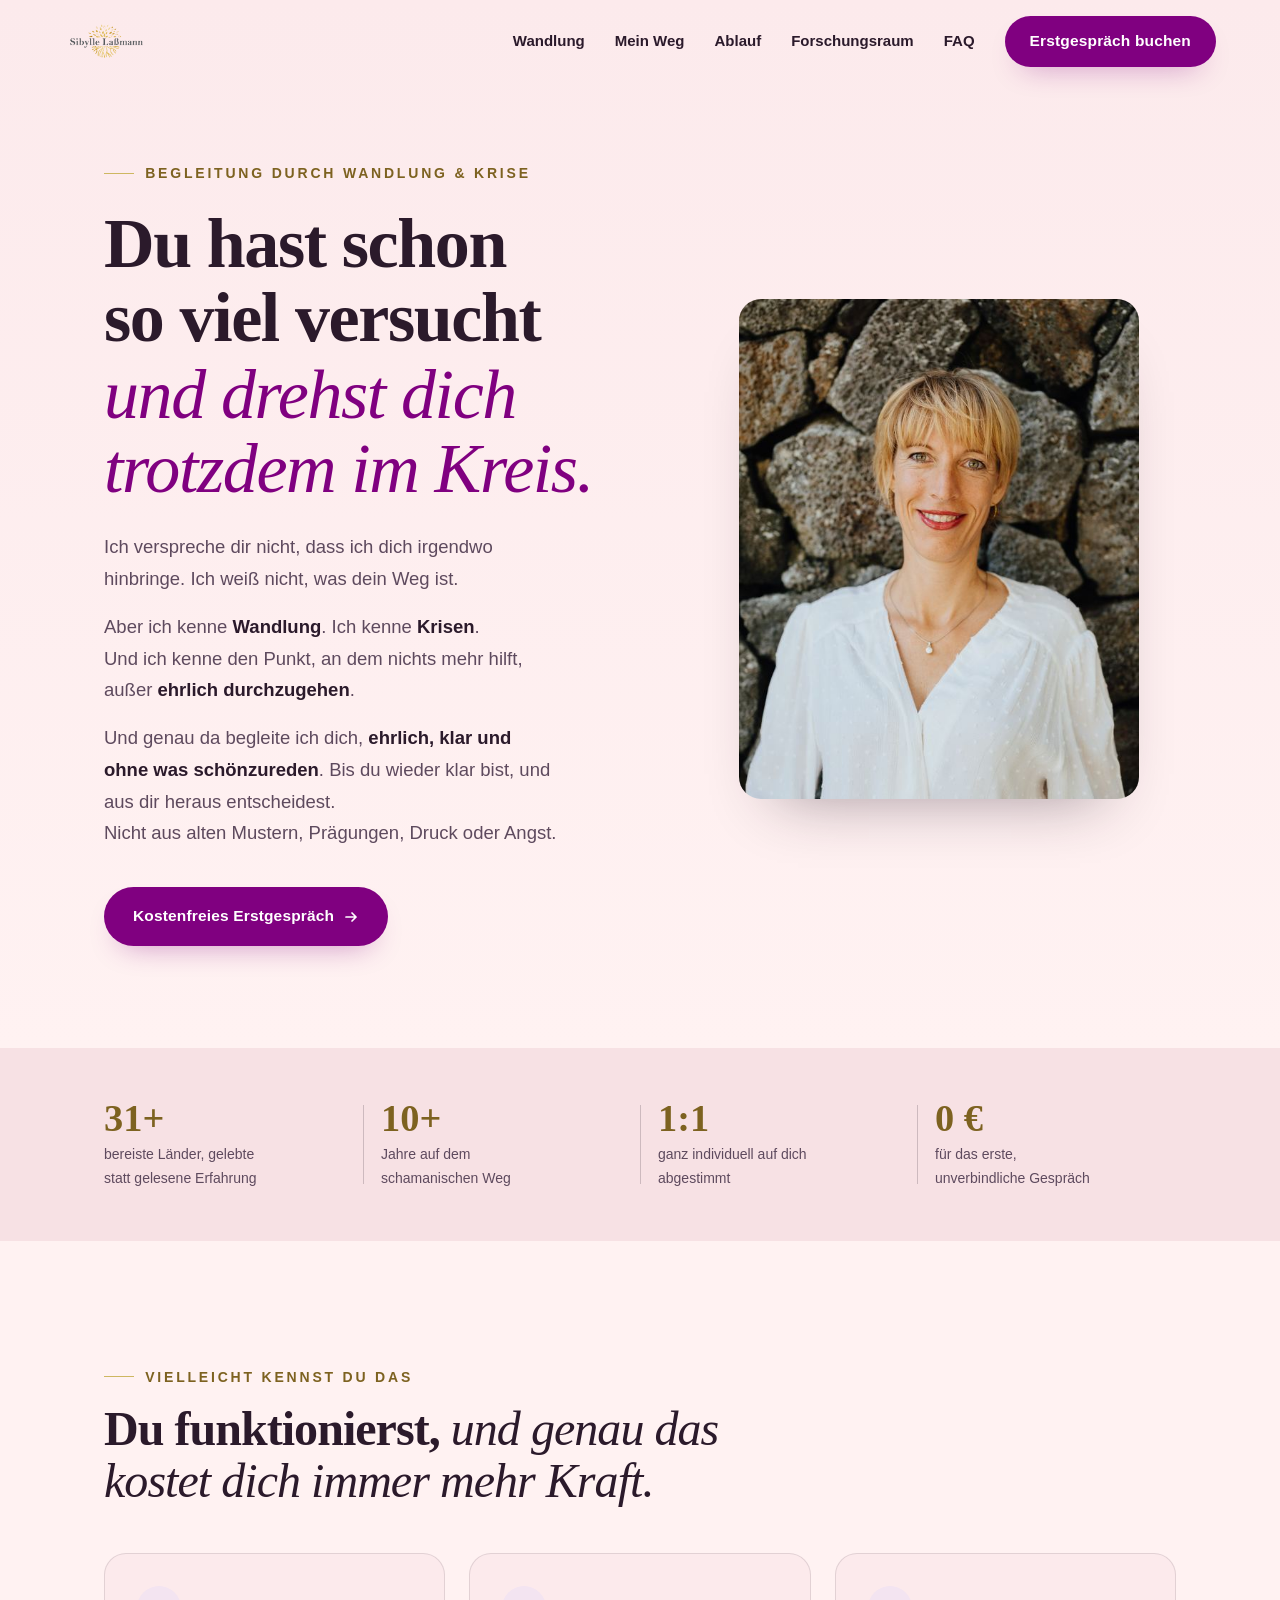
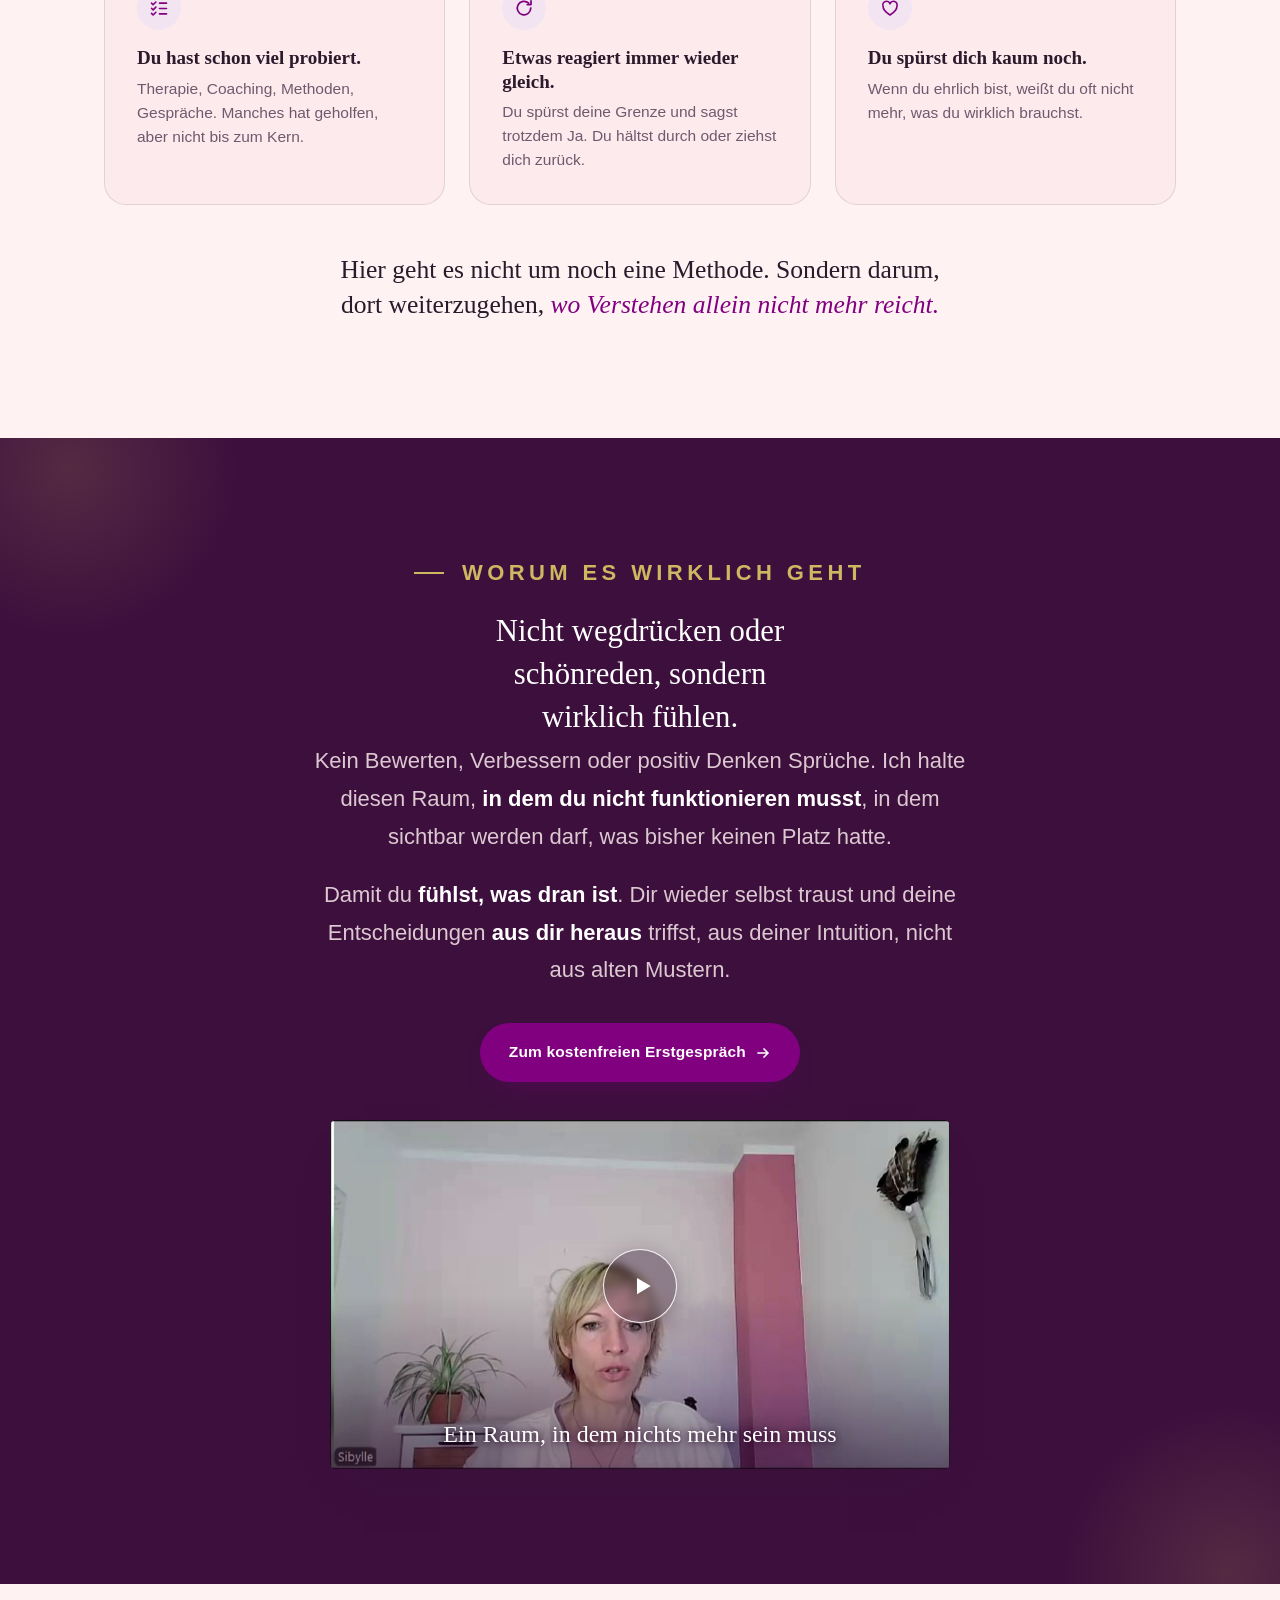
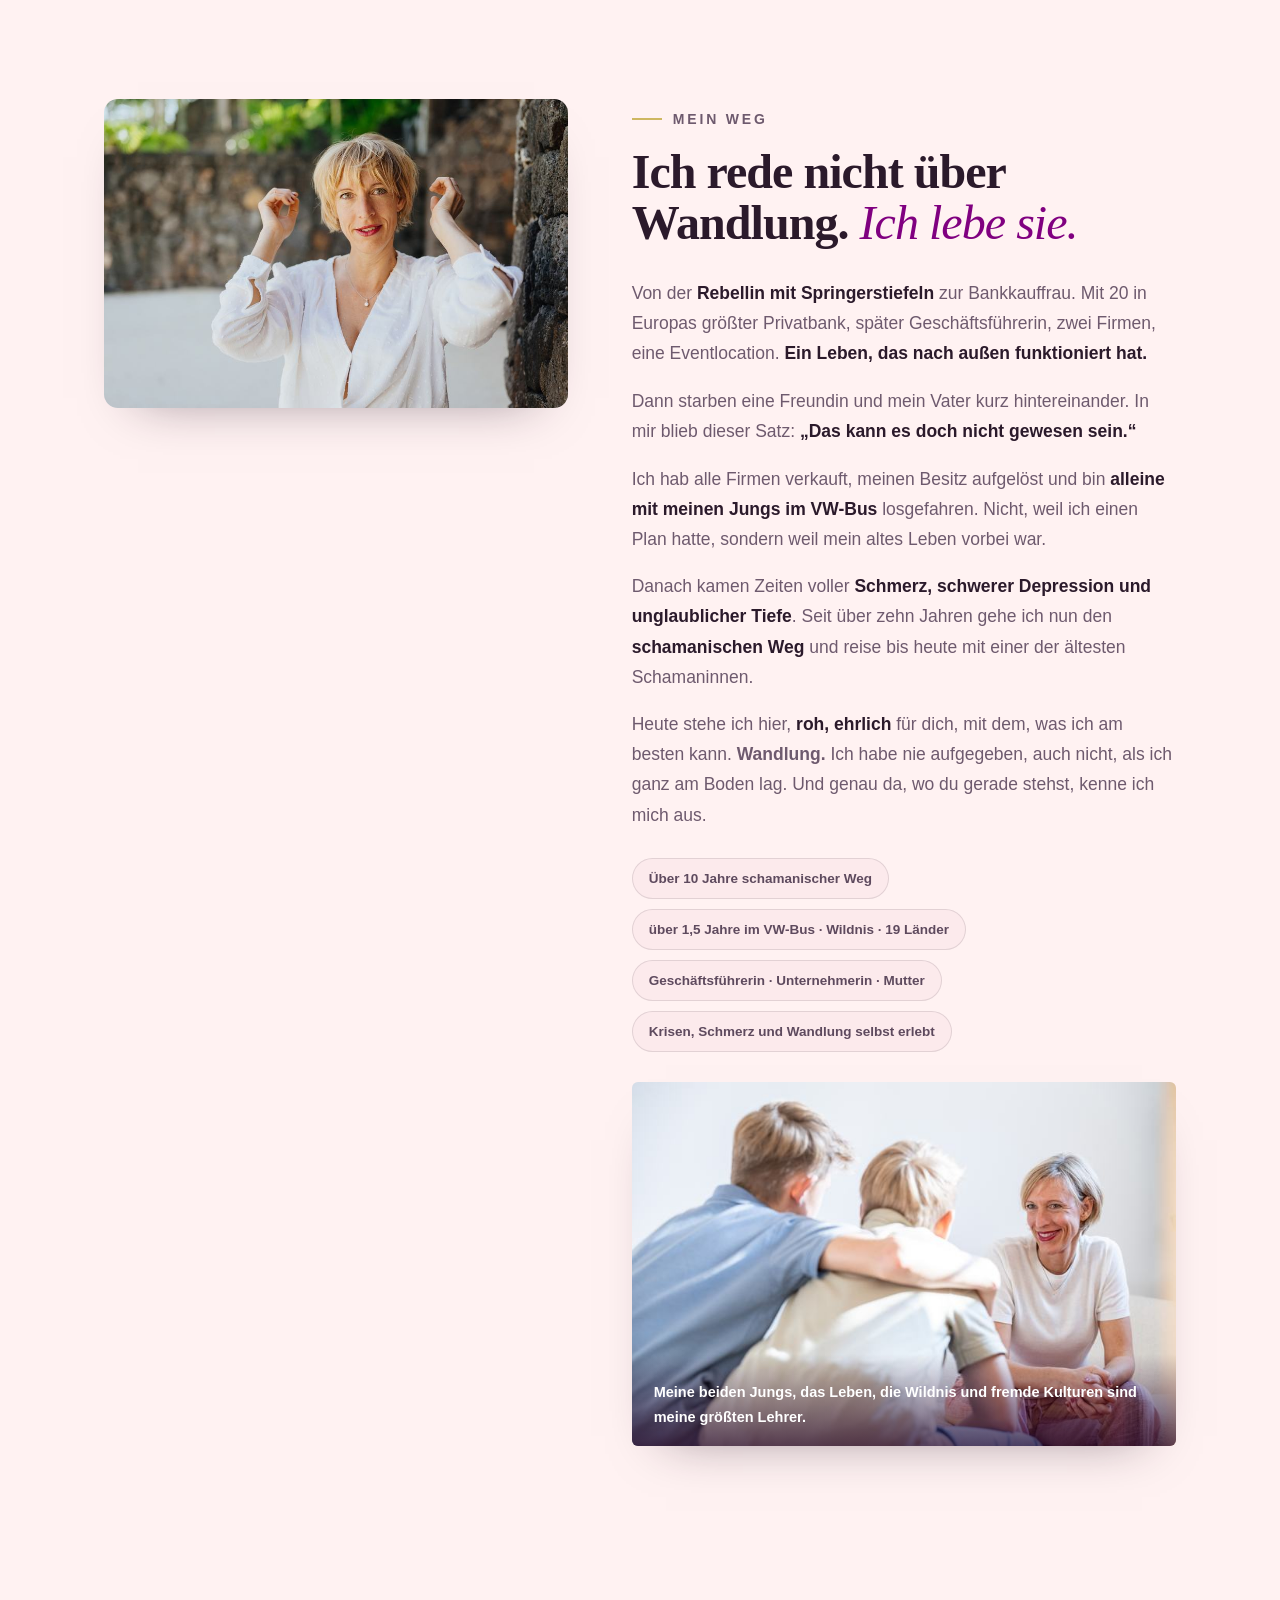
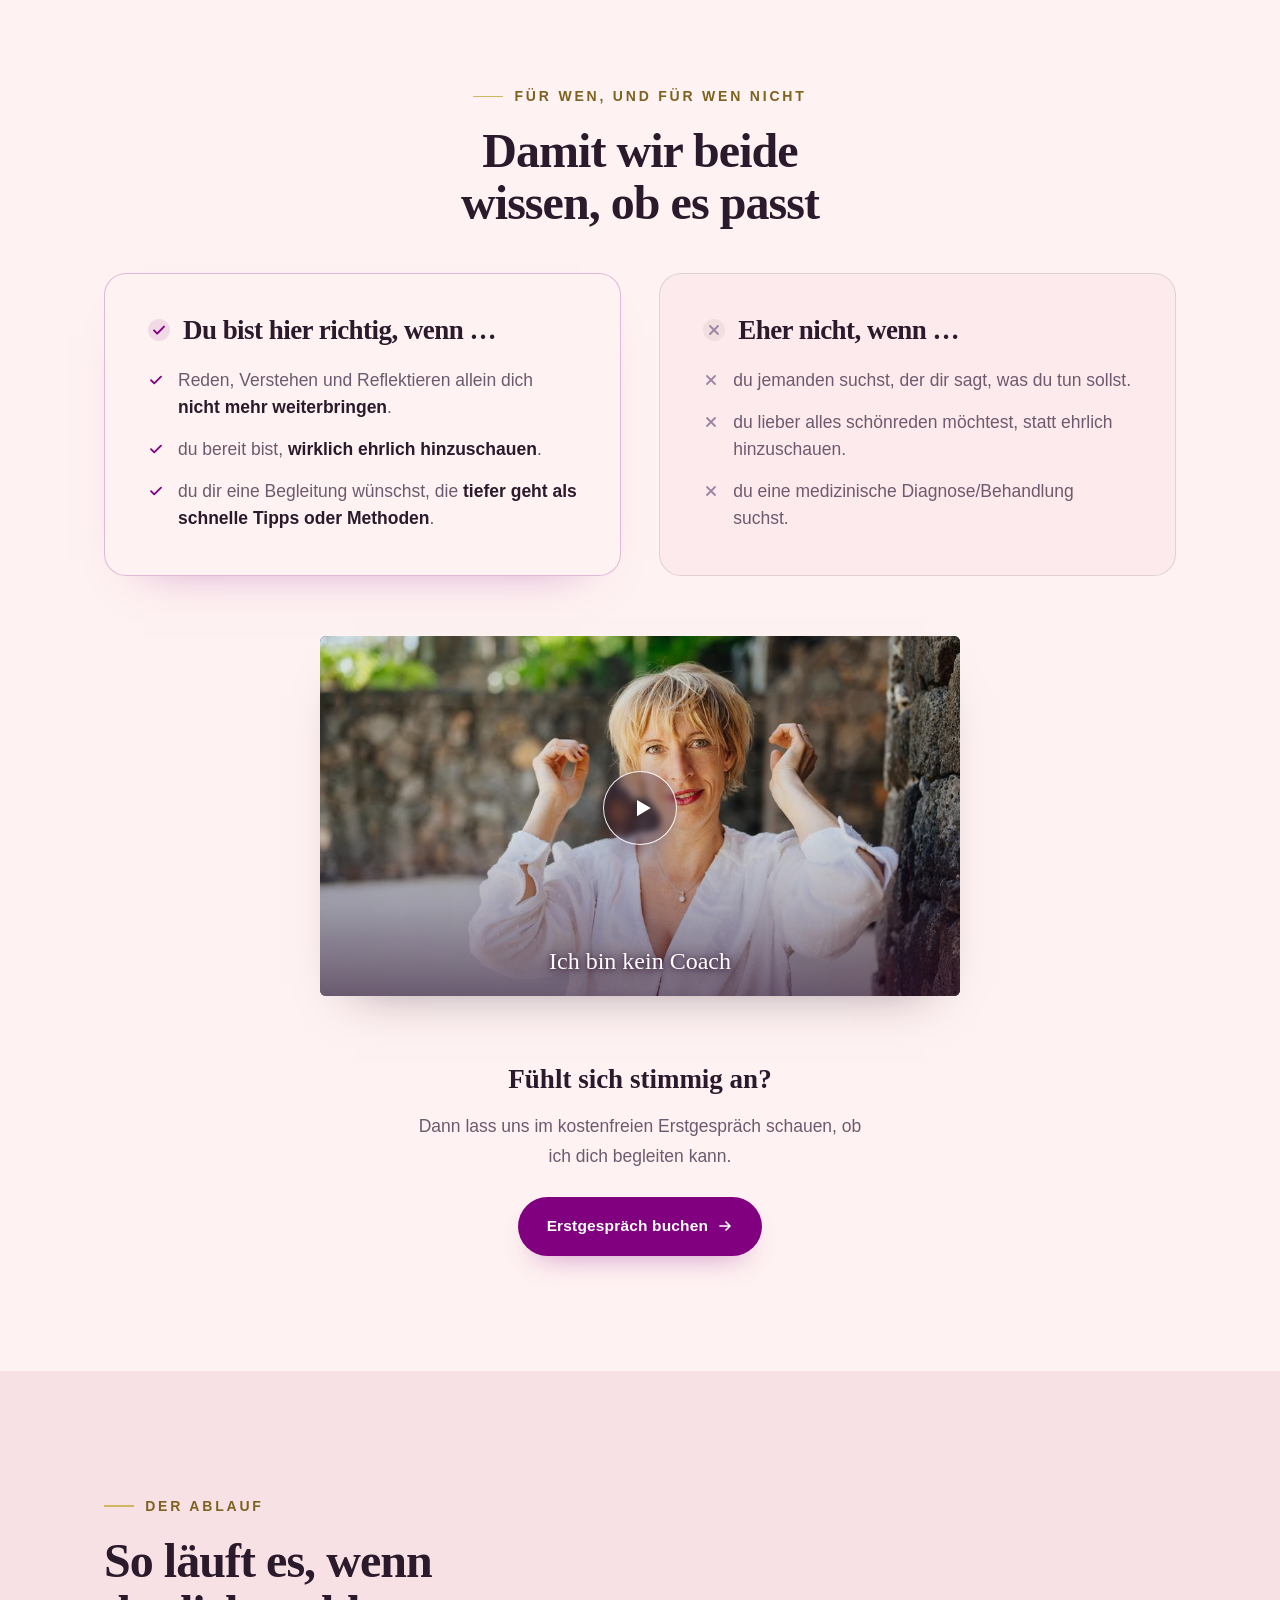
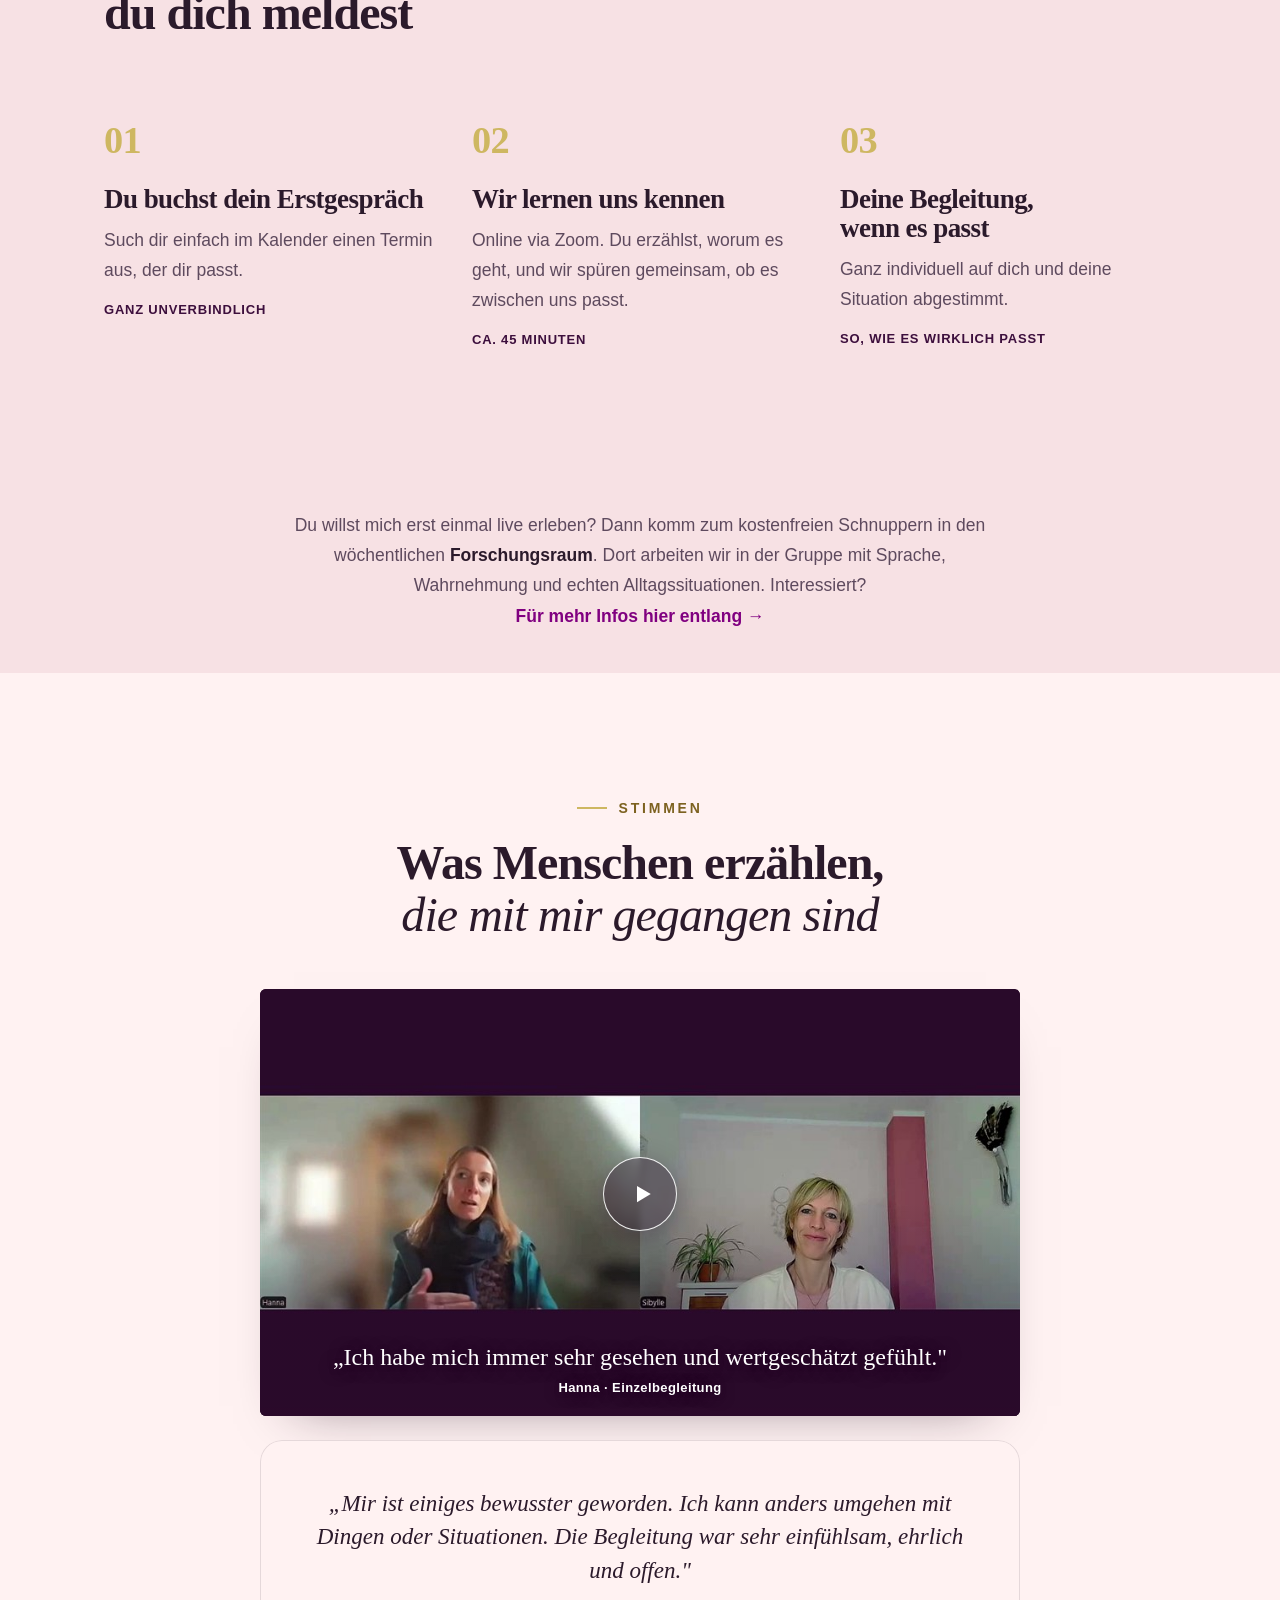
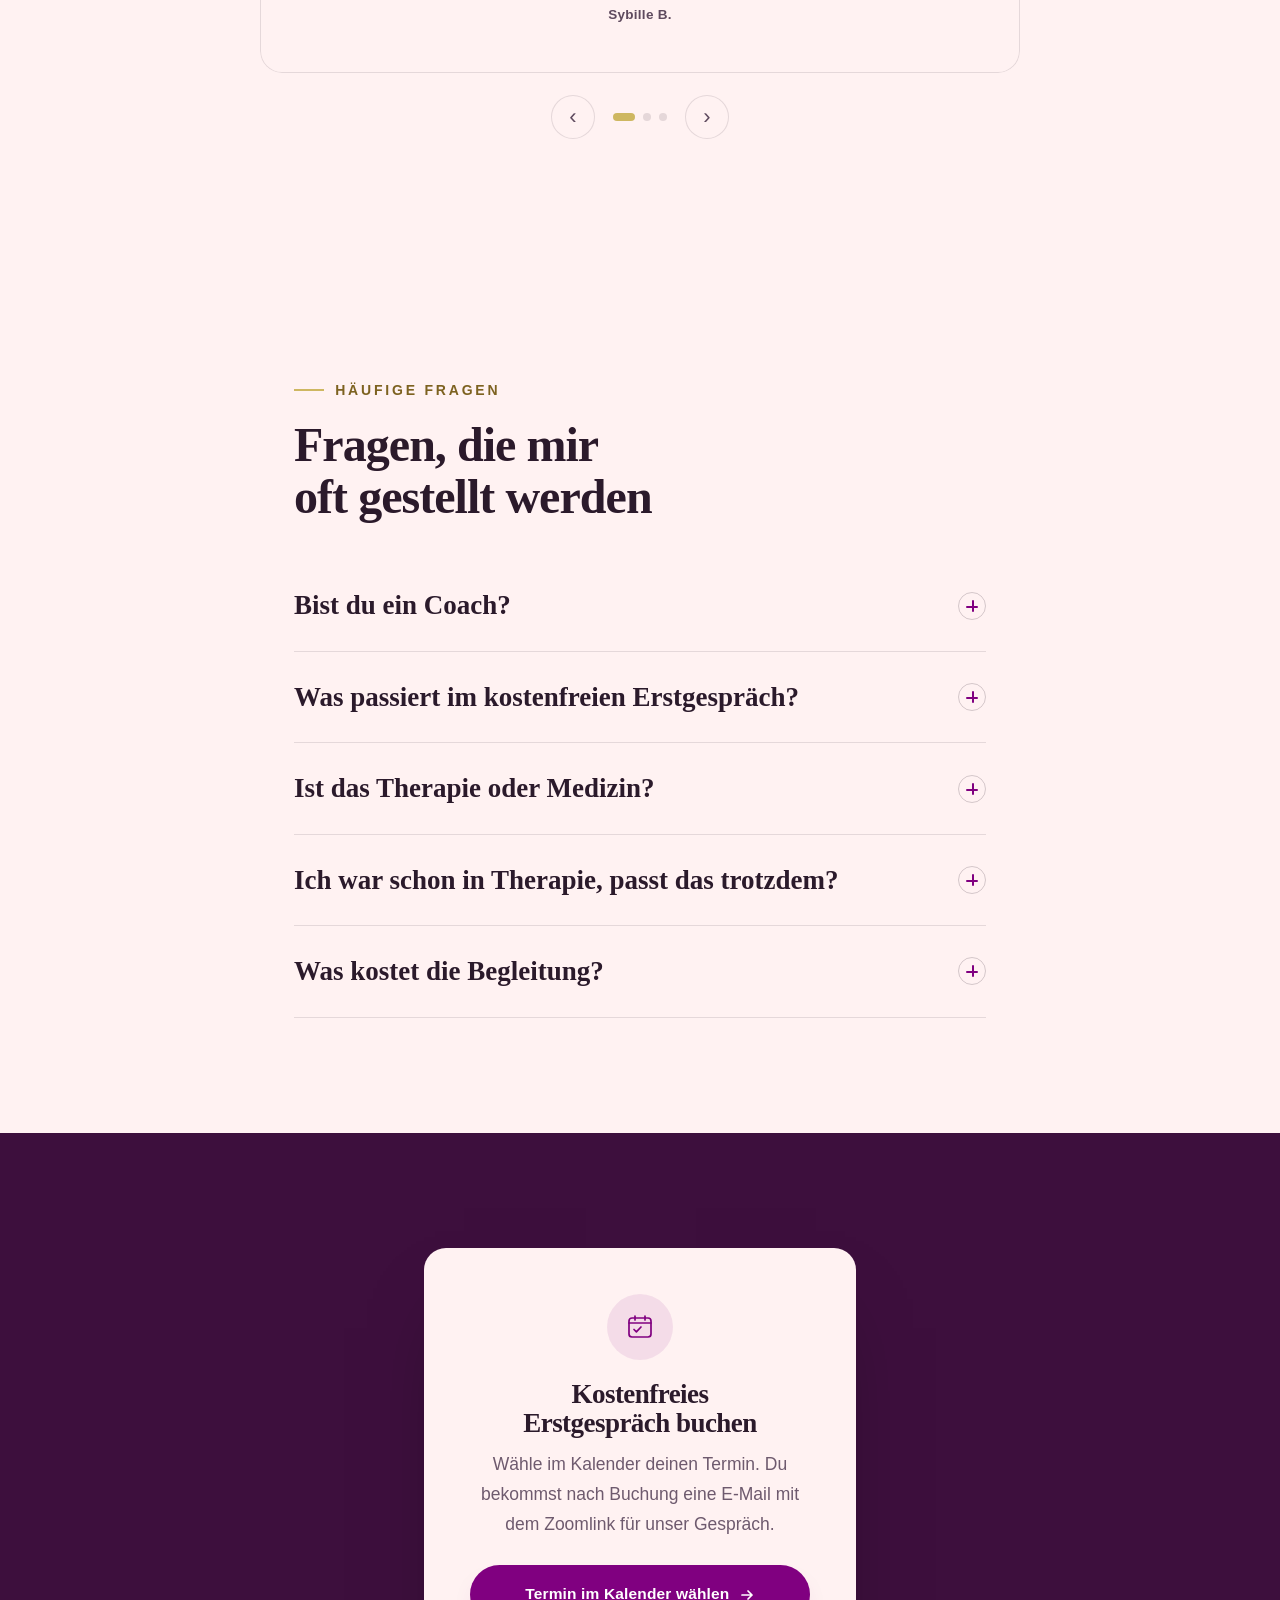
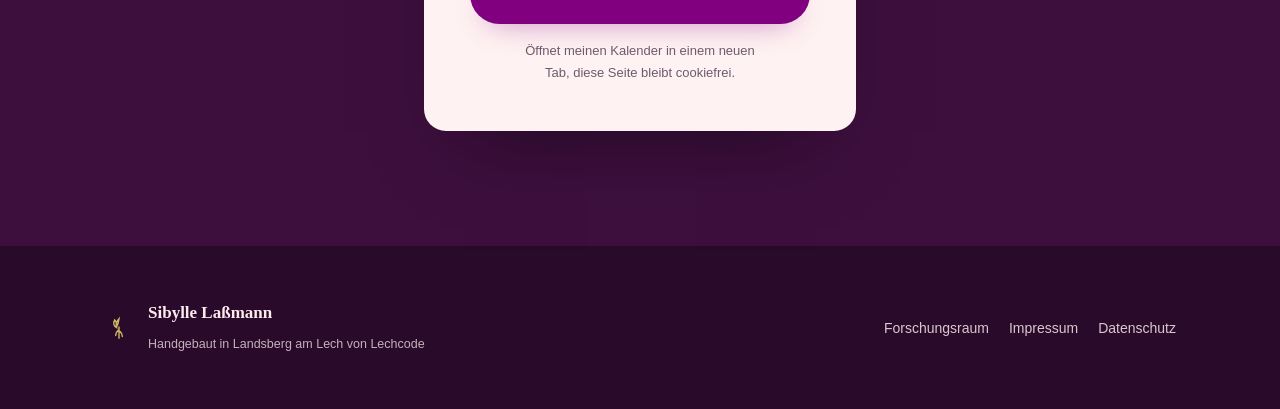
==== commit d0799b82: "Mirror-Sektion: Variante A live (Kundenwunsch) 'Vielleicht kennst du das' neu strukturiert: Rahmen (" ====
--- a/index.html
+++ b/index.html
@@ -46,7 +46,7 @@
   "name":"Sibylle Laßmann",
   "url":"https://sibylle-lassmann.de/",
   "description":"Sibylle Laßmann begleitet Menschen, die trotz Therapie, Coaching, Reflexion oder vieler Methoden feststecken. Ihre Arbeit führt nicht in weitere Selbstoptimierung, sondern in ehrliches Fühlen, innere Klarheit und Wandlung.",
-  "knowsAbout":["Wandlung","Begleitung durch Krisen","schamanische Begleitung","Selbstführung aus der Intuition","Orientierung nach Burnout"]
+  "knowsAbout":["Wandlung","Krisenbegleitung","schamanische Begleitung","alte Muster lösen","Reaktionsmuster","Grenzen setzen","innere Klarheit","Selbstoptimierung","Verstehen reicht nicht mehr","Begleitung jenseits von Coaching und Therapie"]
 }
 </script>
 <script type="application/ld+json">
@@ -60,7 +60,7 @@
   "areaServed":"DE",
   "availableChannel":{"@type":"ServiceChannel","serviceUrl":"https://calendly.com/sibylle-lassmann-wandlung/60","name":"Kostenfreies Erstgespräch"},
   "founder":{"@id":"https://sibylle-lassmann.de/#sibylle"},
-  "knowsAbout":["Wandlung","Begleitung durch Krisen","schamanische Begleitung","somatische Arbeit","Selbstführung aus der Intuition","Orientierung nach Burnout"]
+  "knowsAbout":["Wandlung","Krisenbegleitung","schamanische Begleitung","alte Muster lösen","Reaktionsmuster","Grenzen setzen","innere Klarheit","Selbstoptimierung","Verstehen reicht nicht mehr","Begleitung jenseits von Coaching und Therapie"]
 }
 </script>
 <!-- FAQ als strukturierte Daten (GEO/LLM). Antworten wortgleich zur sichtbaren FAQ-Sektion —
@@ -201,6 +201,18 @@
 .mirror-item .dot{flex:none;margin-top:2px;width:34px;height:34px;border-radius:50%;background:var(--blush);display:grid;place-items:center}
 .mirror-item p{color:var(--taupe);max-width:none;margin:0}
 .mirror-item b{color:var(--ink);font-weight:700}
+/* Mirror Variante A (28.07.): Rahmen (Kopf + Schlusssatz) + 3 Symptom-Karten, einspaltig gestapelt */
+.mirror .wrap{display:block}
+.mirror-head{max-width:760px;margin-bottom:clamp(32px,4vw,46px)}
+.mirror-head h2{font-size:var(--h2);margin-top:.3em}
+.mirror-cards{display:grid;grid-template-columns:repeat(3,1fr);gap:clamp(18px,2vw,24px)}
+.mcard{background:var(--cream);border:1px solid var(--line);border-radius:var(--r-lg);padding:clamp(24px,2.6vw,32px)}
+.mcard .mic{width:44px;height:44px;border-radius:50%;background:var(--blush);display:grid;place-items:center;color:var(--clay);margin-bottom:16px}
+.mcard b{font-family:var(--serif);font-weight:600;font-size:19px;color:var(--ink);display:block;margin-bottom:7px;line-height:1.25}
+.mcard p{color:var(--taupe);max-width:none;font-size:15.5px;line-height:1.55}
+.mirror-outro{max-width:640px;margin:clamp(38px,5vw,48px) auto 0;text-align:center;font-family:var(--serif);font-size:clamp(21px,2vw,28px);line-height:1.35;color:var(--ink)}
+.mirror-outro em{font-style:italic;color:var(--clay)}
+@media(max-width:820px){.mirror-cards{grid-template-columns:1fr}}
 
 /* WANDLUNG, dunkel, dramatisch */
 .sein{background:var(--pine);color:var(--cream);text-align:center;position:relative;overflow:clip}
@@ -428,29 +440,30 @@
 
 <section class="mirror sec" id="mirror">
   <div class="wrap">
-    <!-- Abschnitt von Sibylle geschärft (Fließtext 1:1 aus ihrer Vorgabe) — links als zusammenhängender
-         Text, rechts die 3 Icon-Kacheln als visuelle Anker (Kundenwunsch 28.07.: Kacheln behalten). -->
-    <div class="reveal">
+    <!-- Variante A (Kundenwunsch 28.07.): Rahmen (H2 + Schlusssatz) + 3 Symptom-Karten.
+         Sibylles Wortlaut, jeder Gedanke nur einmal — keine Doppelung von Text und Karten mehr. -->
+    <div class="mirror-head reveal">
       <p class="eyebrow">Vielleicht kennst du das</p>
-      <h2 style="font-size:var(--h2);margin-top:.3em">Du funktionierst, <em>und genau das kostet dich immer mehr Kraft.</em></h2>
-      <p class="lede" style="margin-top:1.1em">Du hast schon viel probiert: <strong>Therapie, Coaching, Methoden, Gespräche.</strong> Manches hat geholfen, aber nicht bis zum Kern. Und trotzdem reagiert etwas in dir immer wieder gleich.</p>
-      <p class="lede">Du spürst deine Grenze und sagst trotzdem Ja. Du hältst durch, ziehst dich zurück oder funktionierst weiter. Wenn du ehrlich bist, weißt du oft nicht mehr, <strong>was du wirklich brauchst.</strong></p>
-      <p class="lede">Hier geht es nicht um noch eine Methode. Sondern darum, dort weiterzugehen, <strong>wo Verstehen allein nicht mehr reicht.</strong></p>
-    </div>
-    <div class="mirror-list reveal">
-      <div class="mirror-item">
-        <span class="dot"><svg width="16" height="16" viewBox="0 0 16 16" fill="none" aria-hidden="true"><path d="M2 4.1l1.3 1.3L5.5 3.2M2 8.2l1.3 1.3 2.2-2.2M2 12.3l1.3 1.3 2.2-2.2" stroke="#800080" stroke-width="1.3" stroke-linecap="round" stroke-linejoin="round"/><path d="M8.4 4.1h5.6M8.4 8.4h5.6M8.4 12.7h5.6" stroke="#800080" stroke-width="1.3" stroke-linecap="round"/></svg></span>
-        <p><b>Du hast schon viel probiert.</b> Therapie, Coaching, Methoden, Gespräche, manches hat geholfen, aber nicht bis zum Kern.</p>
-      </div>
-      <div class="mirror-item">
-        <span class="dot"><svg width="16" height="16" viewBox="0 0 16 16" fill="none" aria-hidden="true"><path d="M13.4 8a5.4 5.4 0 1 1-1.7-3.9" stroke="#800080" stroke-width="1.4" stroke-linecap="round"/><path d="M13.6 2.2v3h-3" stroke="#800080" stroke-width="1.4" stroke-linecap="round" stroke-linejoin="round"/></svg></span>
-        <p><b>Etwas reagiert immer wieder gleich.</b> Du verstehst viel, und trotzdem läuft in dir dieselbe Reaktion ab.</p>
-      </div>
-      <div class="mirror-item">
-        <span class="dot"><svg width="16" height="16" viewBox="0 0 16 16" fill="none" aria-hidden="true"><path d="M8 13.6S2.4 10.2 2.4 6.4a2.9 2.9 0 0 1 5.6-1.7 2.9 2.9 0 0 1 5.6 1.7c0 3.8-5.6 7.2-5.6 7.2Z" stroke="#800080" stroke-width="1.3" stroke-linejoin="round"/></svg></span>
-        <p><b>Du spürst dich kaum noch.</b> Du funktionierst, hältst durch oder ziehst dich zurück. Und weißt oft nicht, was du wirklich brauchst.</p>
-      </div>
-    </div>
+      <h2>Du funktionierst, <em>und genau das kostet dich immer mehr Kraft.</em></h2>
+    </div>
+    <div class="mirror-cards reveal">
+      <div class="mcard">
+        <div class="mic"><svg width="20" height="20" viewBox="0 0 16 16" fill="none" aria-hidden="true"><path d="M2 4.1l1.3 1.3L5.5 3.2M2 8.2l1.3 1.3 2.2-2.2M2 12.3l1.3 1.3 2.2-2.2" stroke="currentColor" stroke-width="1.3" stroke-linecap="round" stroke-linejoin="round"/><path d="M8.4 4.1h5.6M8.4 8.4h5.6M8.4 12.7h5.6" stroke="currentColor" stroke-width="1.3" stroke-linecap="round"/></svg></div>
+        <b>Du hast schon viel probiert.</b>
+        <p>Therapie, Coaching, Methoden, Gespräche. Manches hat geholfen, aber nicht bis zum Kern.</p>
+      </div>
+      <div class="mcard">
+        <div class="mic"><svg width="20" height="20" viewBox="0 0 16 16" fill="none" aria-hidden="true"><path d="M13.4 8a5.4 5.4 0 1 1-1.7-3.9" stroke="currentColor" stroke-width="1.4" stroke-linecap="round"/><path d="M13.6 2.2v3h-3" stroke="currentColor" stroke-width="1.4" stroke-linecap="round" stroke-linejoin="round"/></svg></div>
+        <b>Etwas reagiert immer wieder gleich.</b>
+        <p>Du spürst deine Grenze und sagst trotzdem Ja. Du hältst durch oder ziehst dich zurück.</p>
+      </div>
+      <div class="mcard">
+        <div class="mic"><svg width="20" height="20" viewBox="0 0 16 16" fill="none" aria-hidden="true"><path d="M8 13.6S2.4 10.2 2.4 6.4a2.9 2.9 0 0 1 5.6-1.7 2.9 2.9 0 0 1 5.6 1.7c0 3.8-5.6 7.2-5.6 7.2Z" stroke="currentColor" stroke-width="1.3" stroke-linejoin="round"/></svg></div>
+        <b>Du spürst dich kaum noch.</b>
+        <p>Wenn du ehrlich bist, weißt du oft nicht mehr, was du wirklich brauchst.</p>
+      </div>
+    </div>
+    <p class="mirror-outro reveal">Hier geht es nicht um noch eine Methode. Sondern darum, dort weiterzugehen, <em>wo Verstehen allein nicht mehr reicht.</em></p>
   </div>
 </section>
 
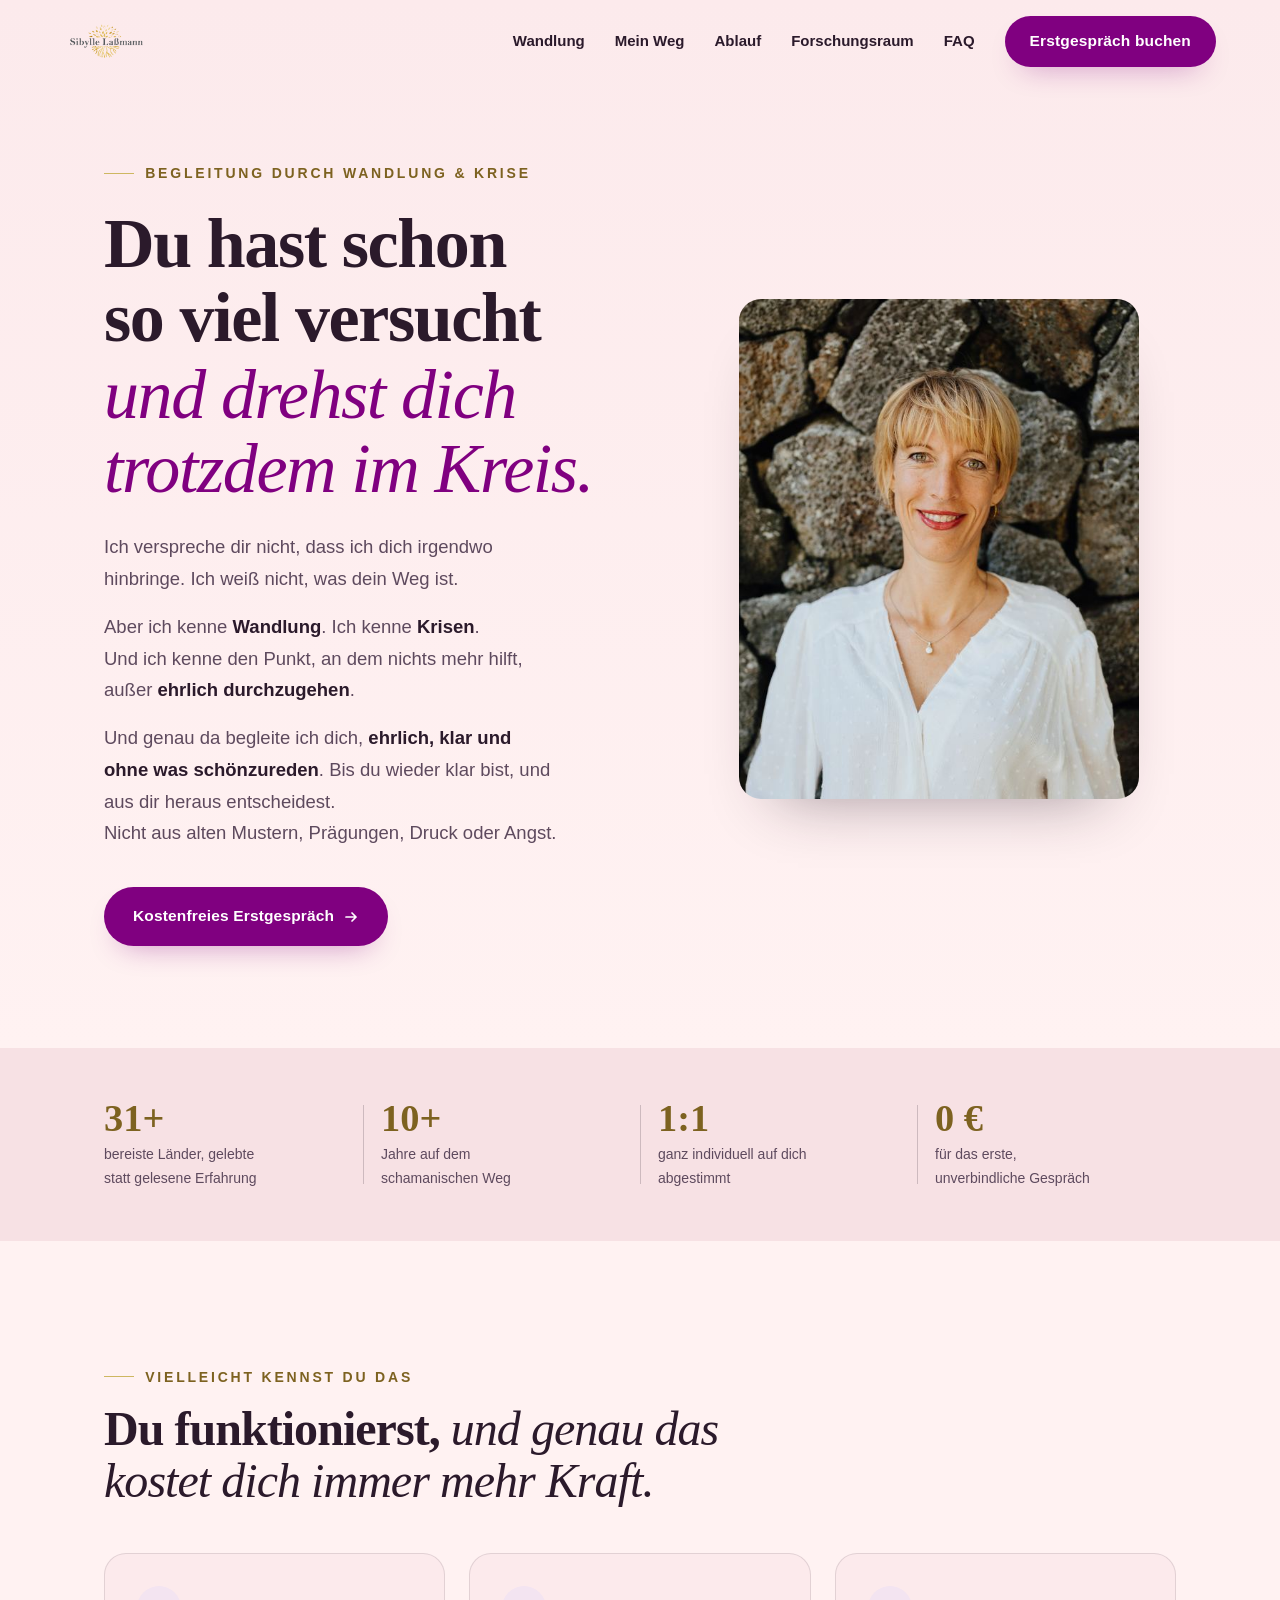
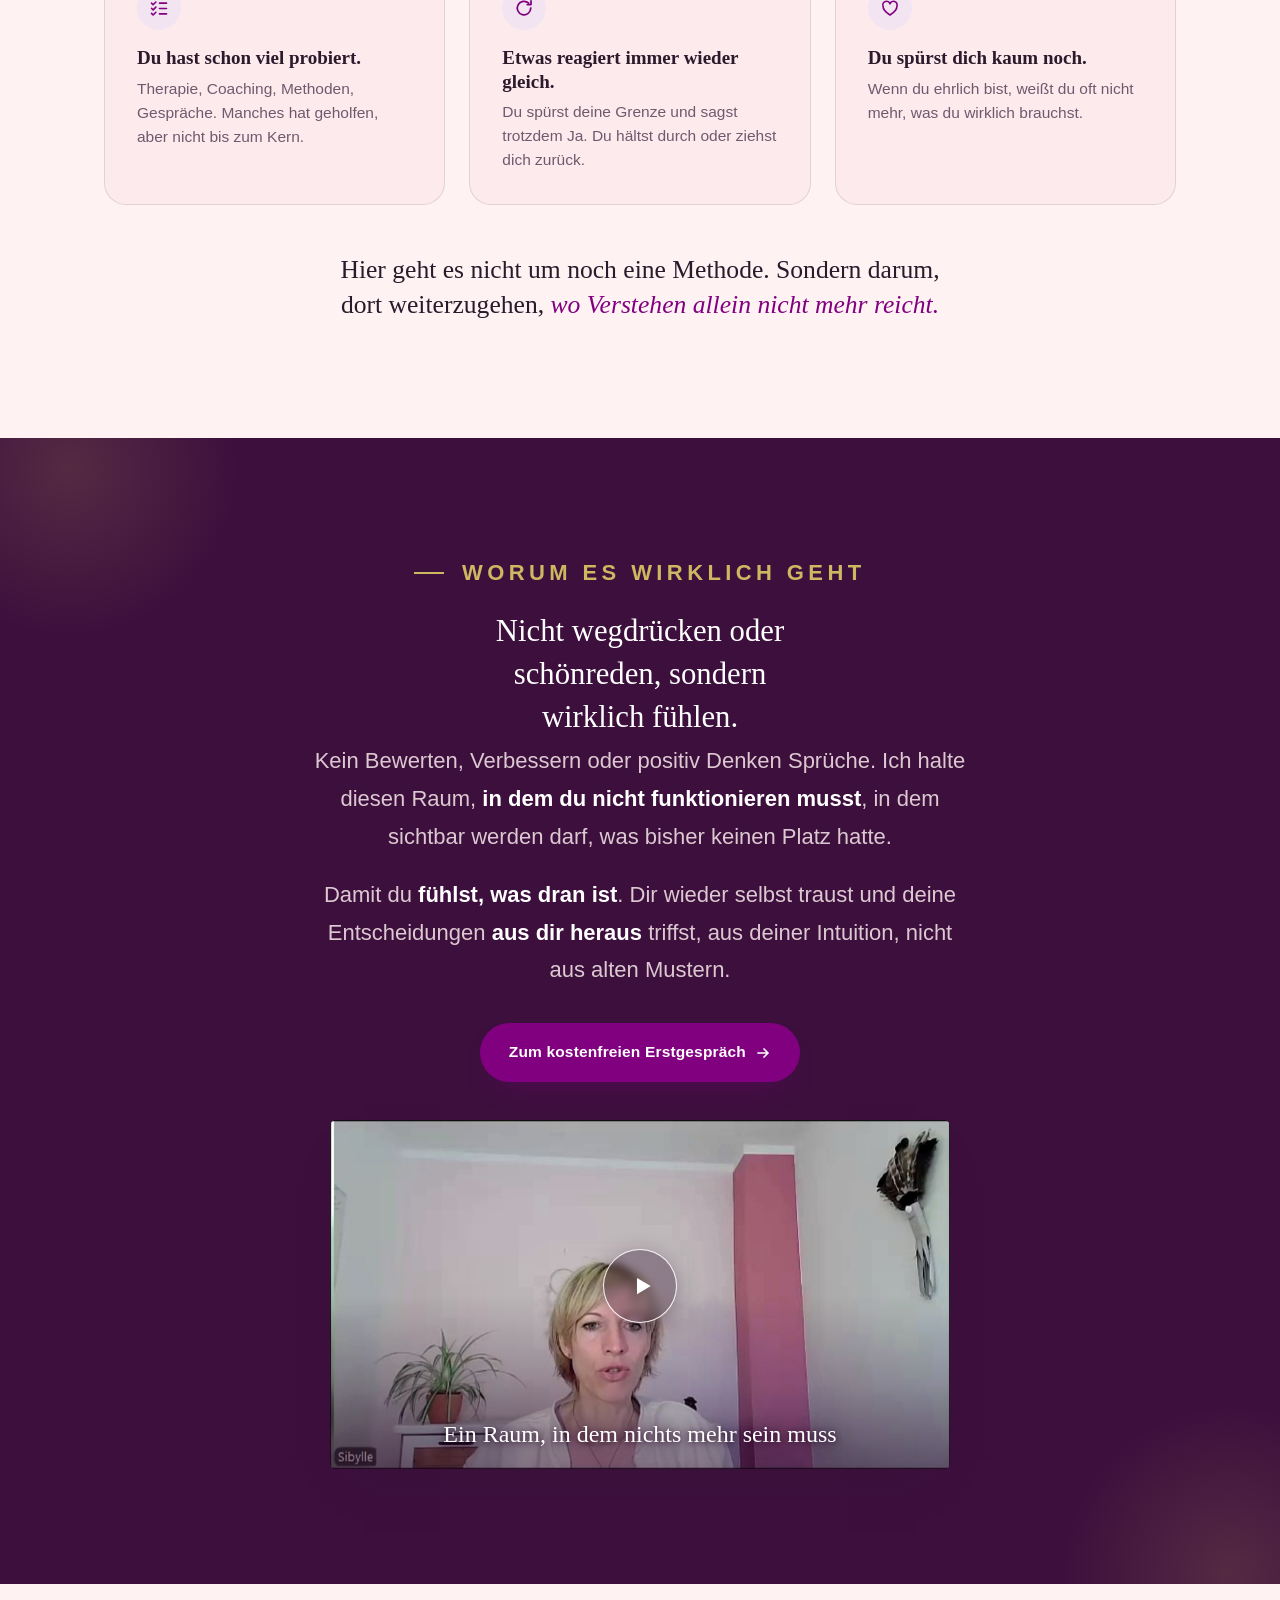
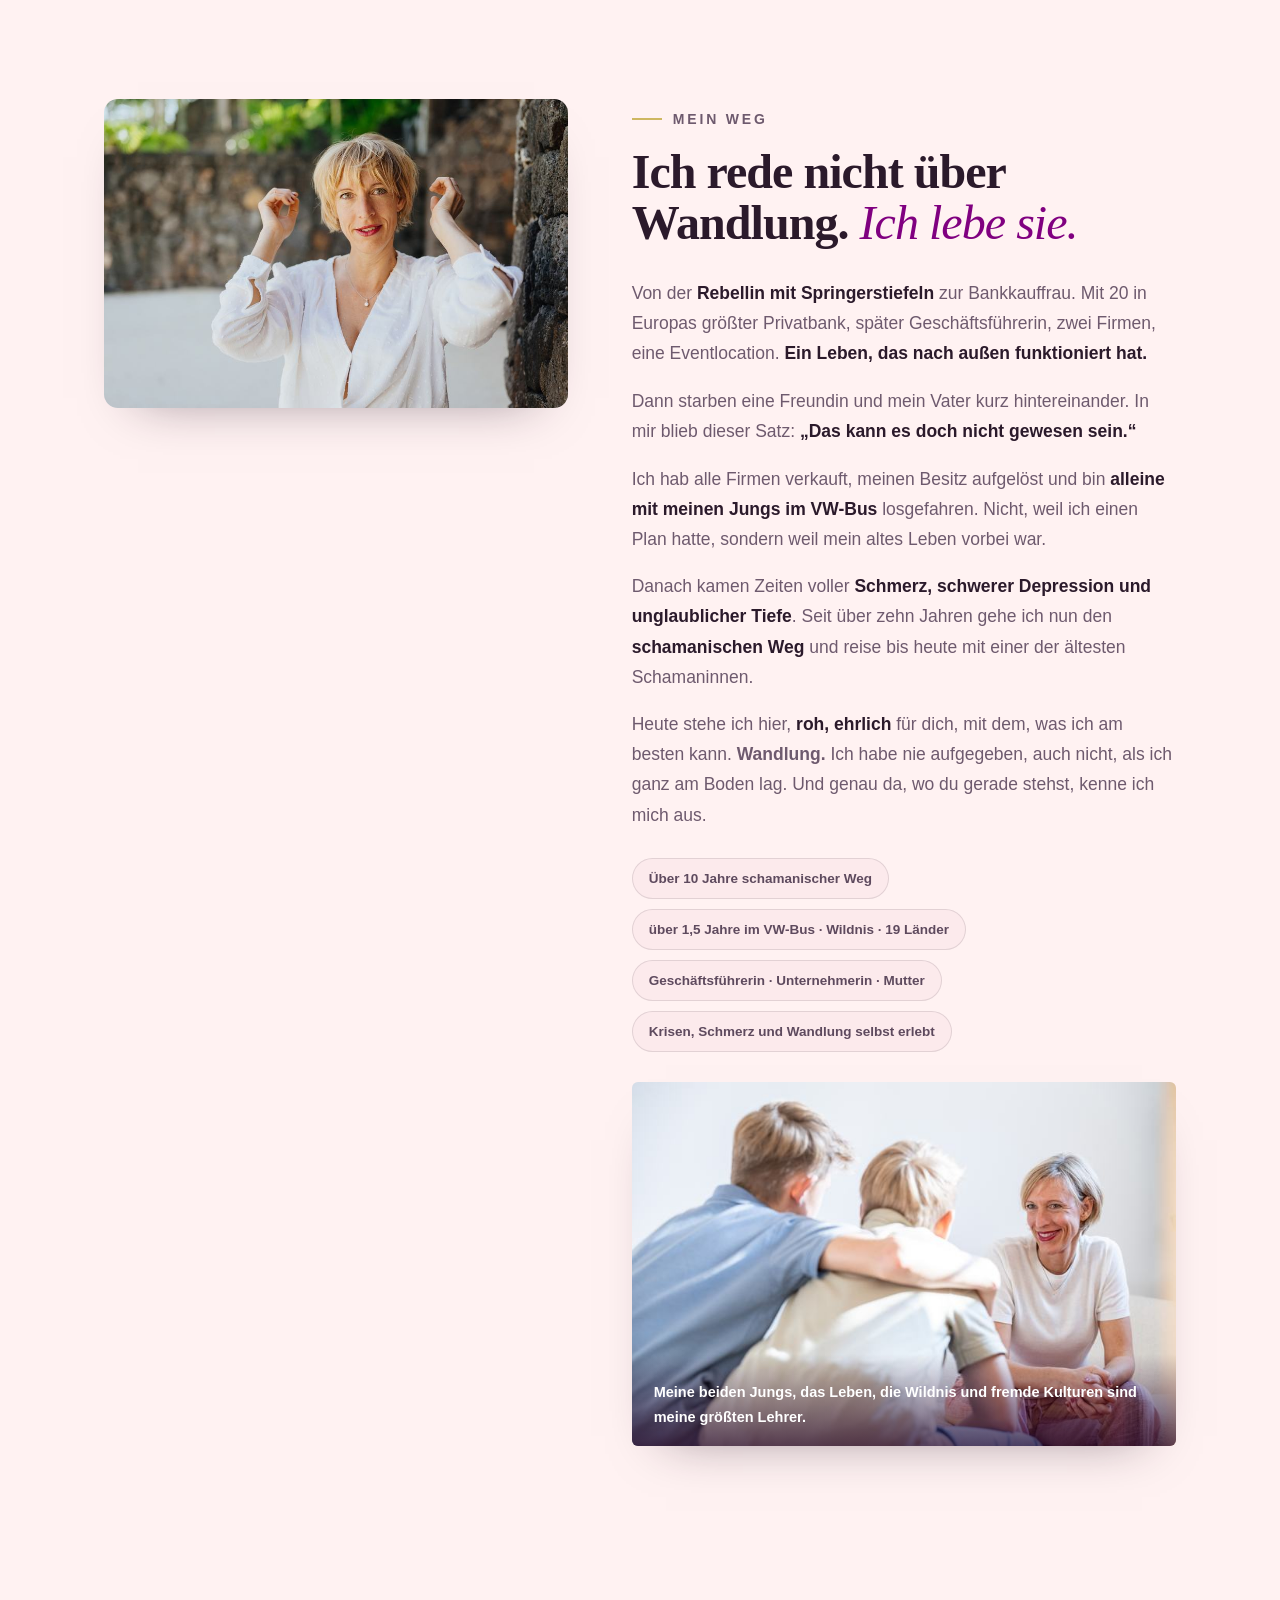
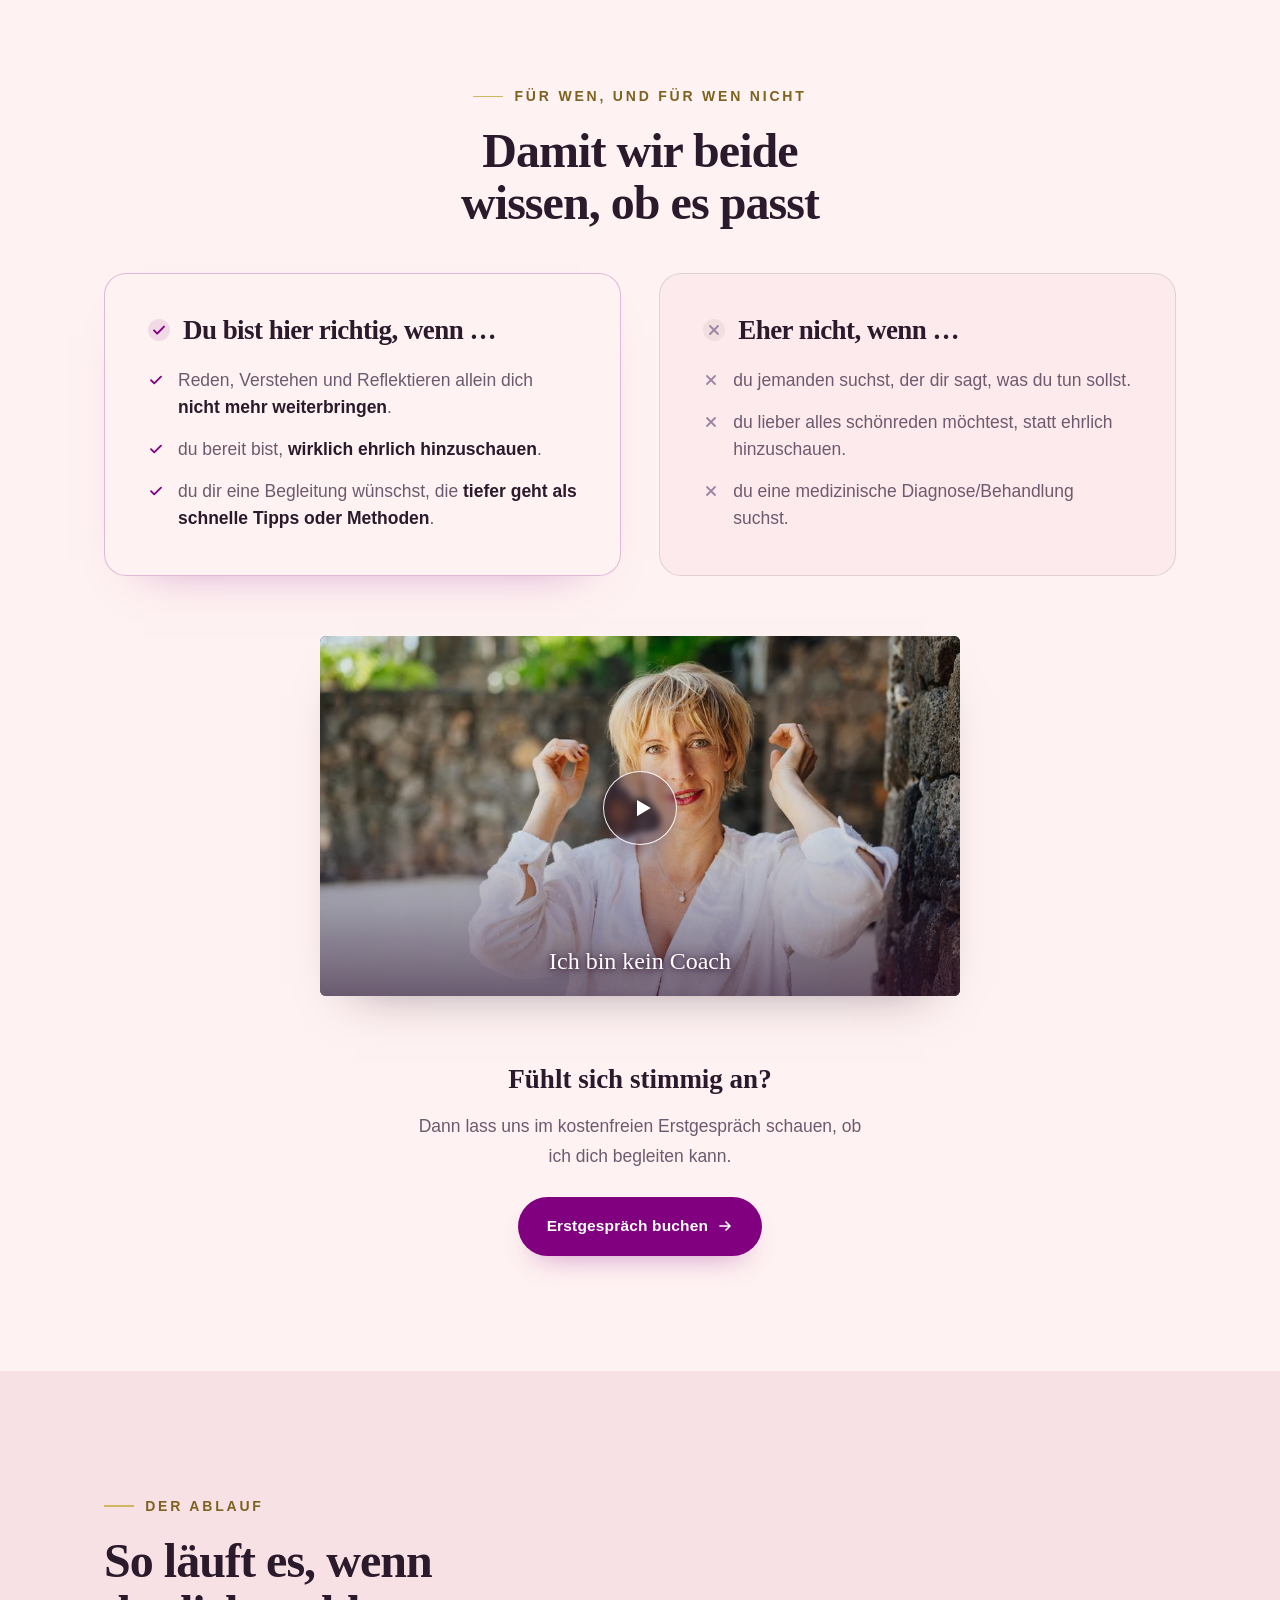
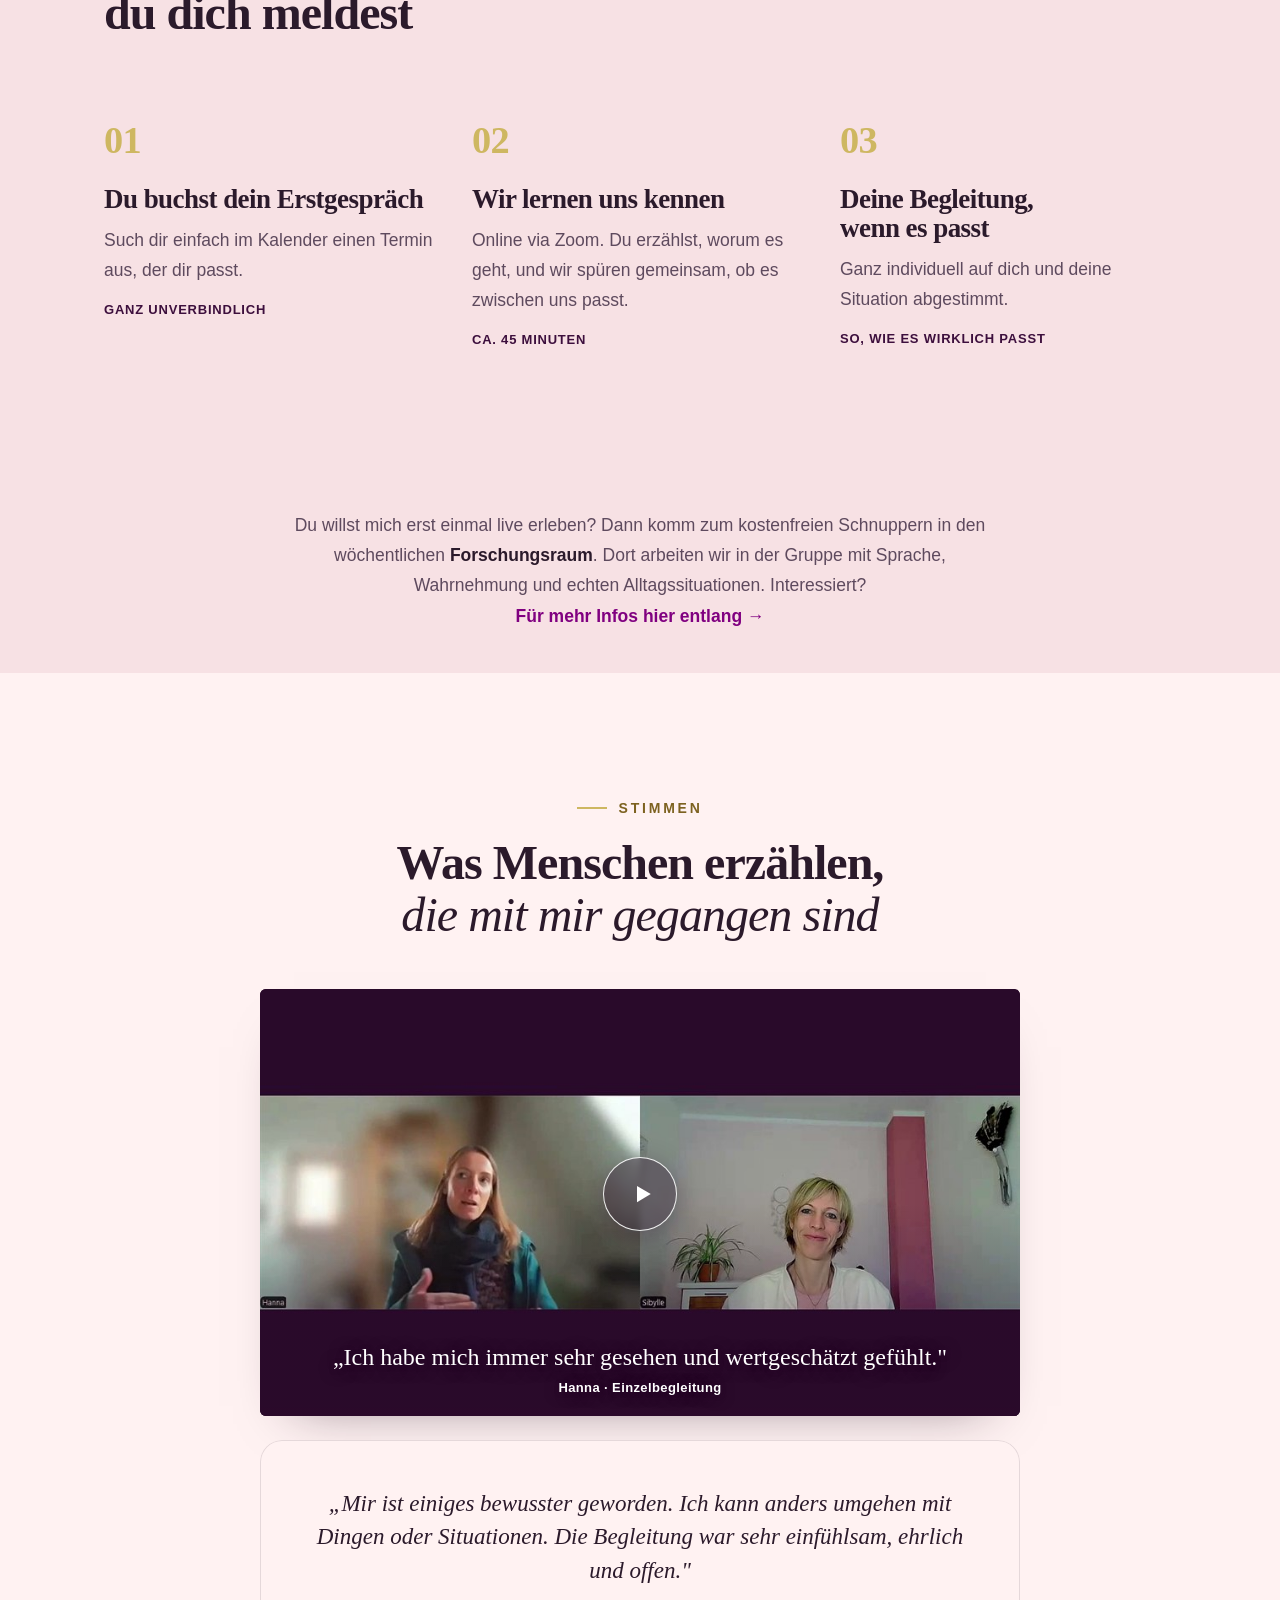
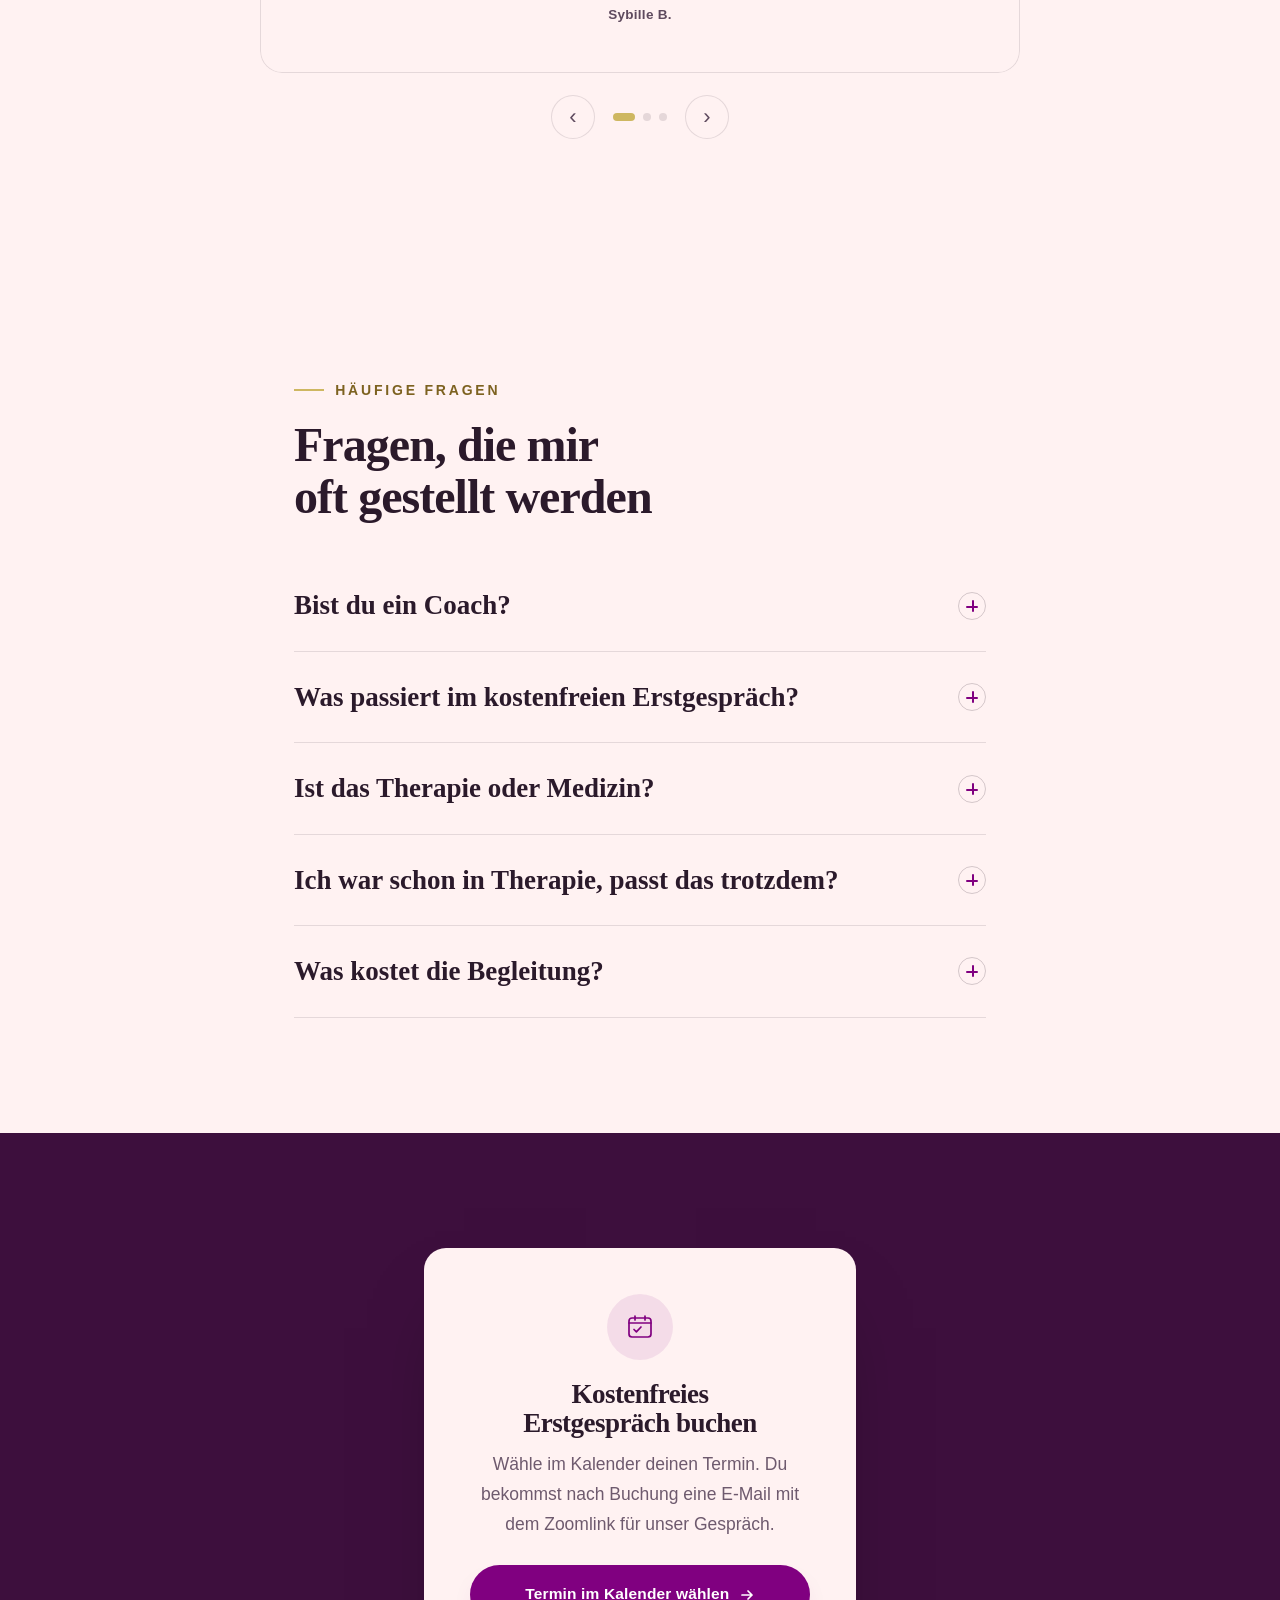
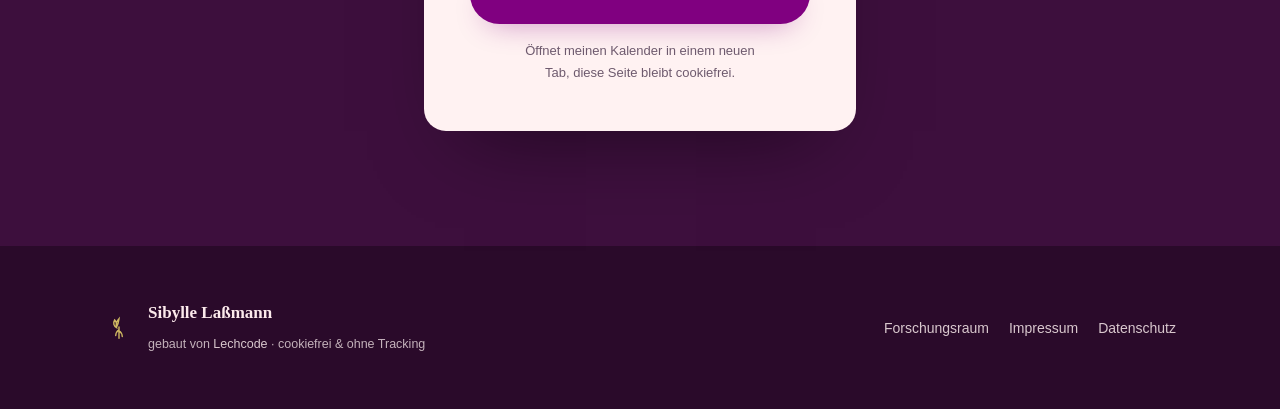
==== commit 18bec298: "Footer-Credit: "gebaut von Lechcode · cookiefrei & ohne Tracking" Lechcode als Link auf https://lech" ====
--- a/index.html
+++ b/index.html
@@ -11,6 +11,7 @@
 <meta charset="utf-8">
 <meta name="viewport" content="width=device-width, initial-scale=1">
 <script>document.documentElement.classList.add('js');if(location.search.indexOf('foto')>-1)document.documentElement.classList.add('foto')</script>
+<noscript><style>.reveal{opacity:1!important;transform:none!important}</style></noscript>
 <title>Sibylle Laßmann | Wenn du feststeckst trotz Therapie, Coaching &amp; Verstehen</title>
 <link rel="canonical" href="https://sibylle-lassmann.de/">
 <meta name="description" content="Sibylle Laßmann begleitet Menschen, die trotz Therapie, Coaching, Reflexion oder vieler Methoden feststecken. Ihre Arbeit führt nicht in weitere Selbstoptimierung, sondern in ehrliches Fühlen, innere Klarheit und Wandlung.">
@@ -44,9 +45,22 @@
   "@type":"Person",
   "@id":"https://sibylle-lassmann.de/#sibylle",
   "name":"Sibylle Laßmann",
+  "alternateName":"Sibylle Lassmann",
   "url":"https://sibylle-lassmann.de/",
   "description":"Sibylle Laßmann begleitet Menschen, die trotz Therapie, Coaching, Reflexion oder vieler Methoden feststecken. Ihre Arbeit führt nicht in weitere Selbstoptimierung, sondern in ehrliches Fühlen, innere Klarheit und Wandlung.",
+  "sameAs":["https://www.instagram.com/freigeist_schmiede/","https://www.facebook.com/profile.php?id=61560289902098"],
   "knowsAbout":["Wandlung","Krisenbegleitung","schamanische Begleitung","alte Muster lösen","Reaktionsmuster","Grenzen setzen","innere Klarheit","Selbstoptimierung","Verstehen reicht nicht mehr","Begleitung jenseits von Coaching und Therapie"]
+}
+</script>
+<script type="application/ld+json">
+{
+  "@context":"https://schema.org",
+  "@type":"WebSite",
+  "@id":"https://sibylle-lassmann.de/#website",
+  "url":"https://sibylle-lassmann.de/",
+  "name":"Sibylle Laßmann",
+  "inLanguage":"de",
+  "publisher":{"@id":"https://sibylle-lassmann.de/#sibylle"}
 }
 </script>
 <script type="application/ld+json">
@@ -679,7 +693,7 @@
       <svg width="30" height="30" viewBox="0 0 32 32" fill="none" aria-hidden="true"><path d="M16 6c-2.8 2.8-3.6 6-2.6 9.6C10.4 14 9.4 10.8 11.4 7.4c1.8 1.8 2.6 4.4 2.2 7.2 1.8-2.8 2-6 2.4-8.6Zm0 9v12M16 18c-2.2 1.3-3.3 3.3-3.5 6M16 19c2.2 1.3 3.3 3.3 3.5 6" stroke="#CEB761" stroke-width="1.5" fill="none" stroke-linecap="round"/></svg>
       <div>
         <b>Sibylle Laßmann</b>
-        <span class="stamp">Handgebaut in Landsberg am Lech von Lechcode</span>
+        <span class="stamp">gebaut von <a href="https://lechcode.de" target="_blank" rel="noopener">Lechcode</a> · cookiefrei &amp; ohne Tracking</span>
       </div>
     </div>
     <div class="legal">
